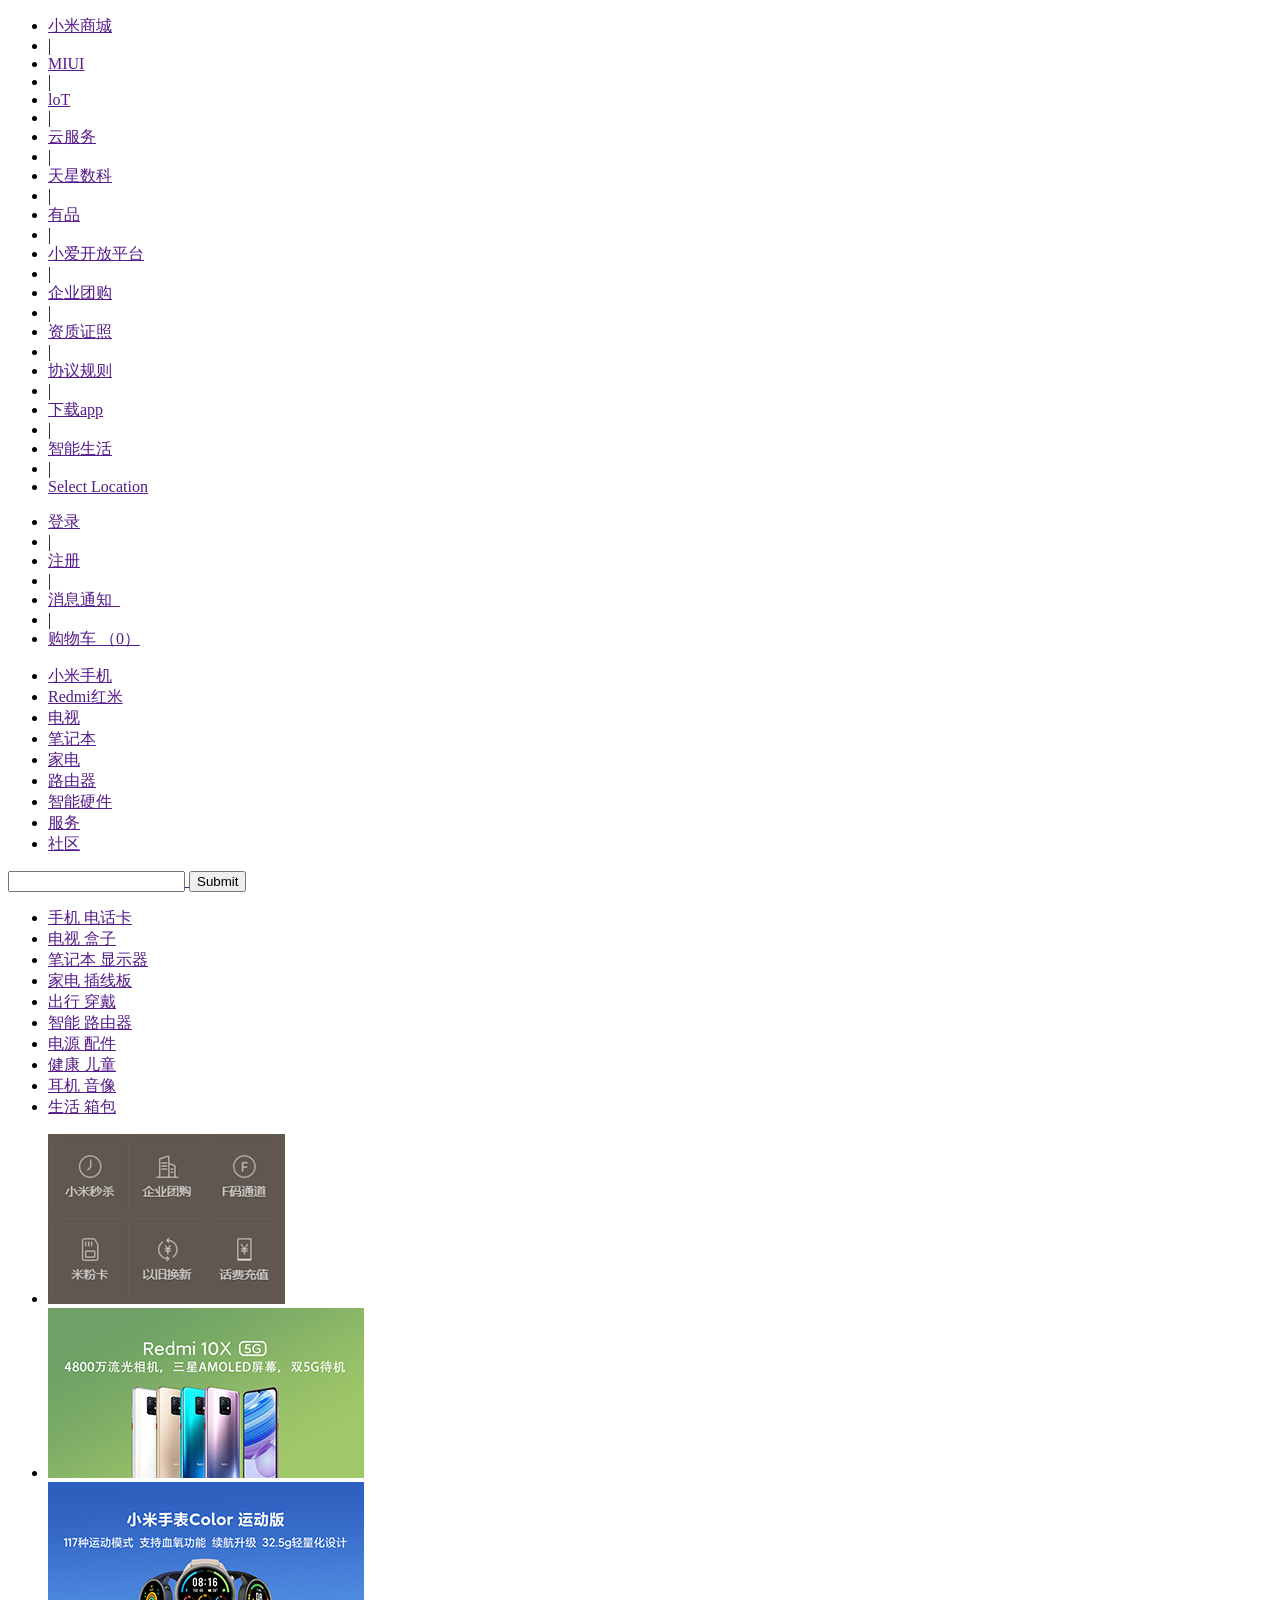
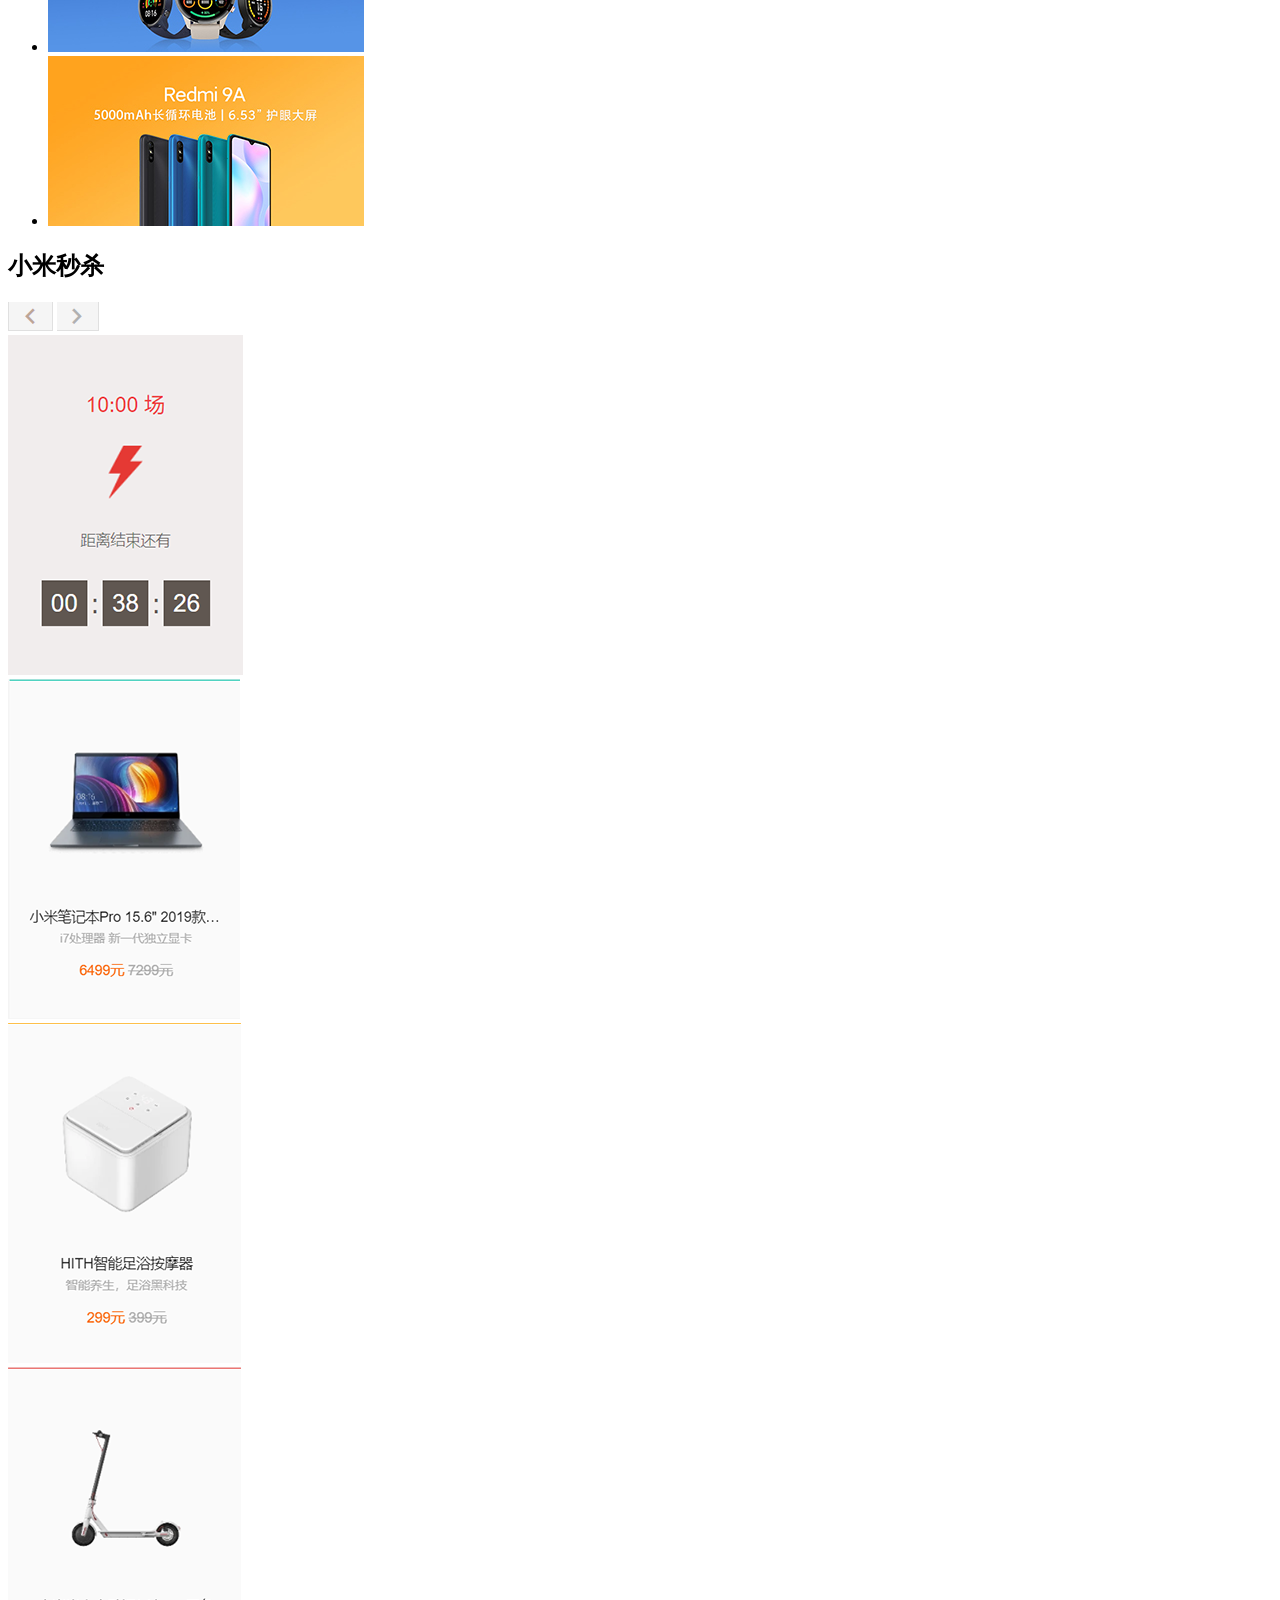
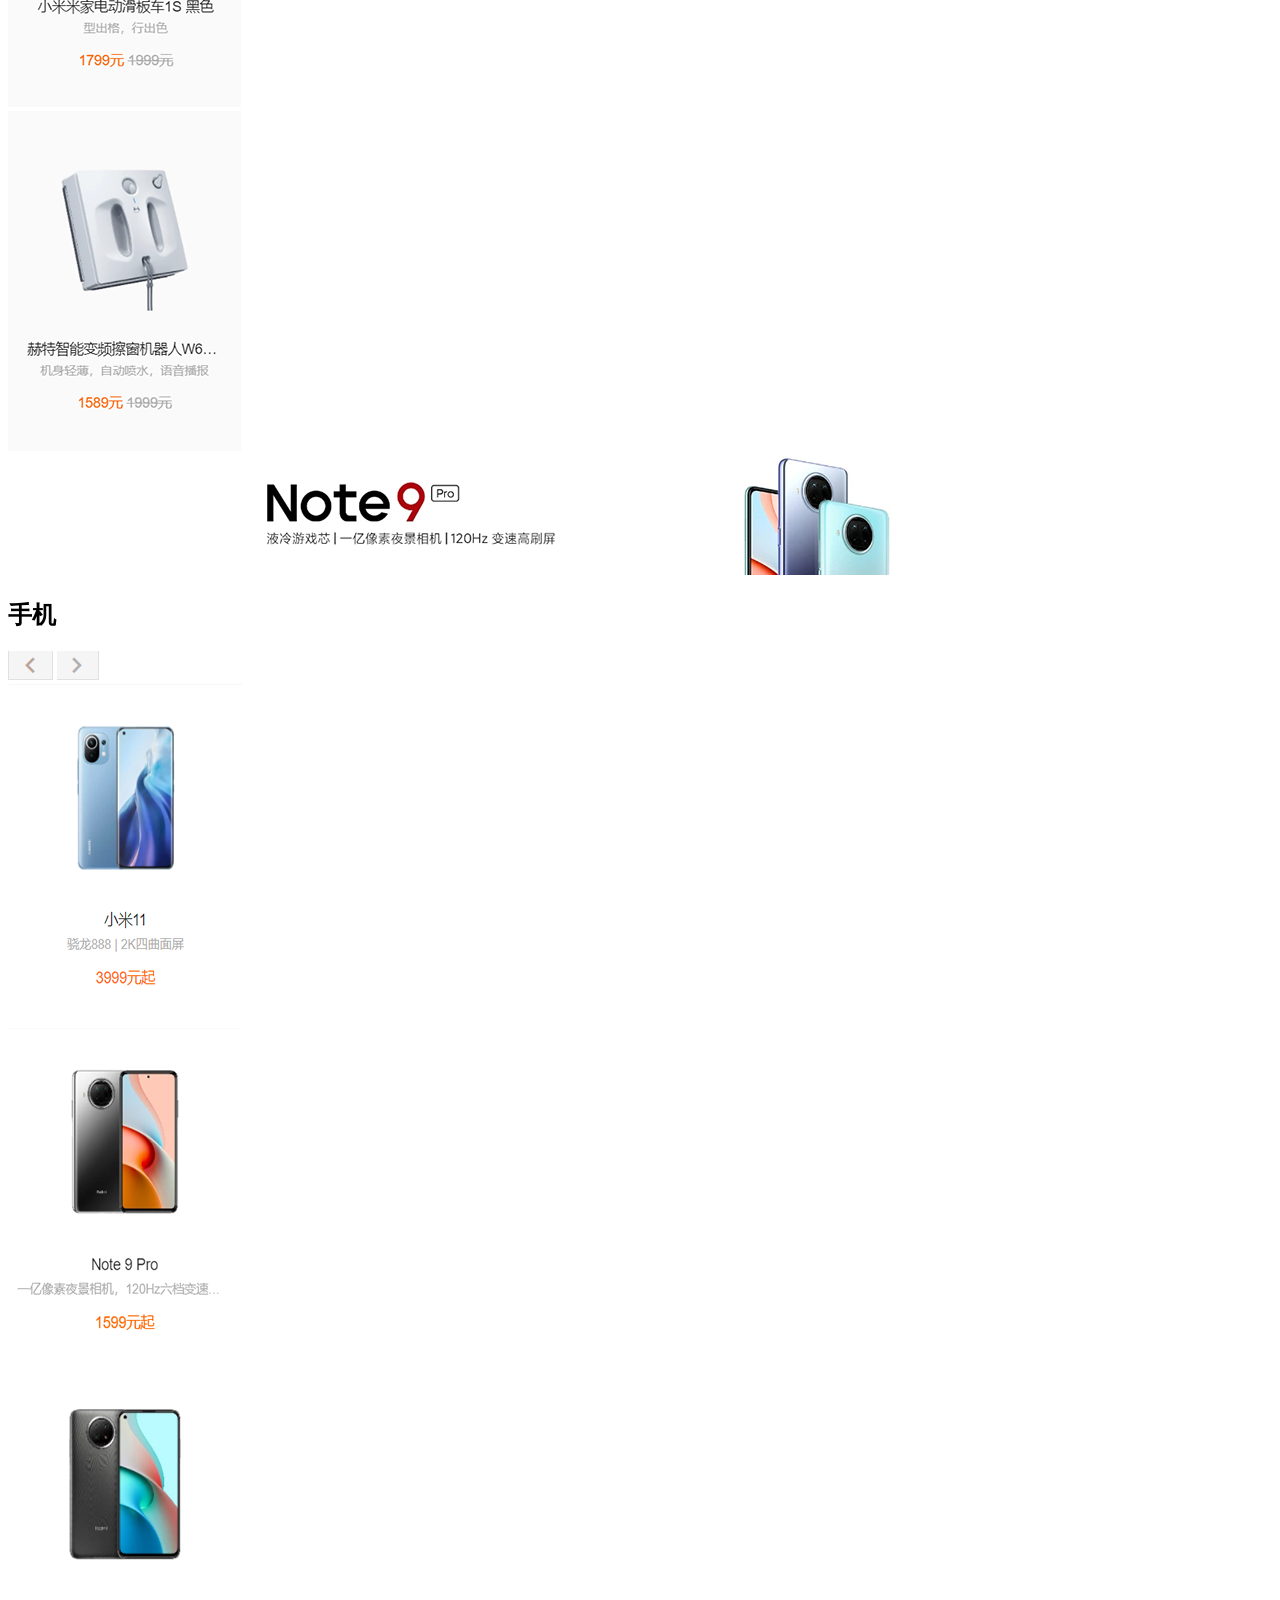
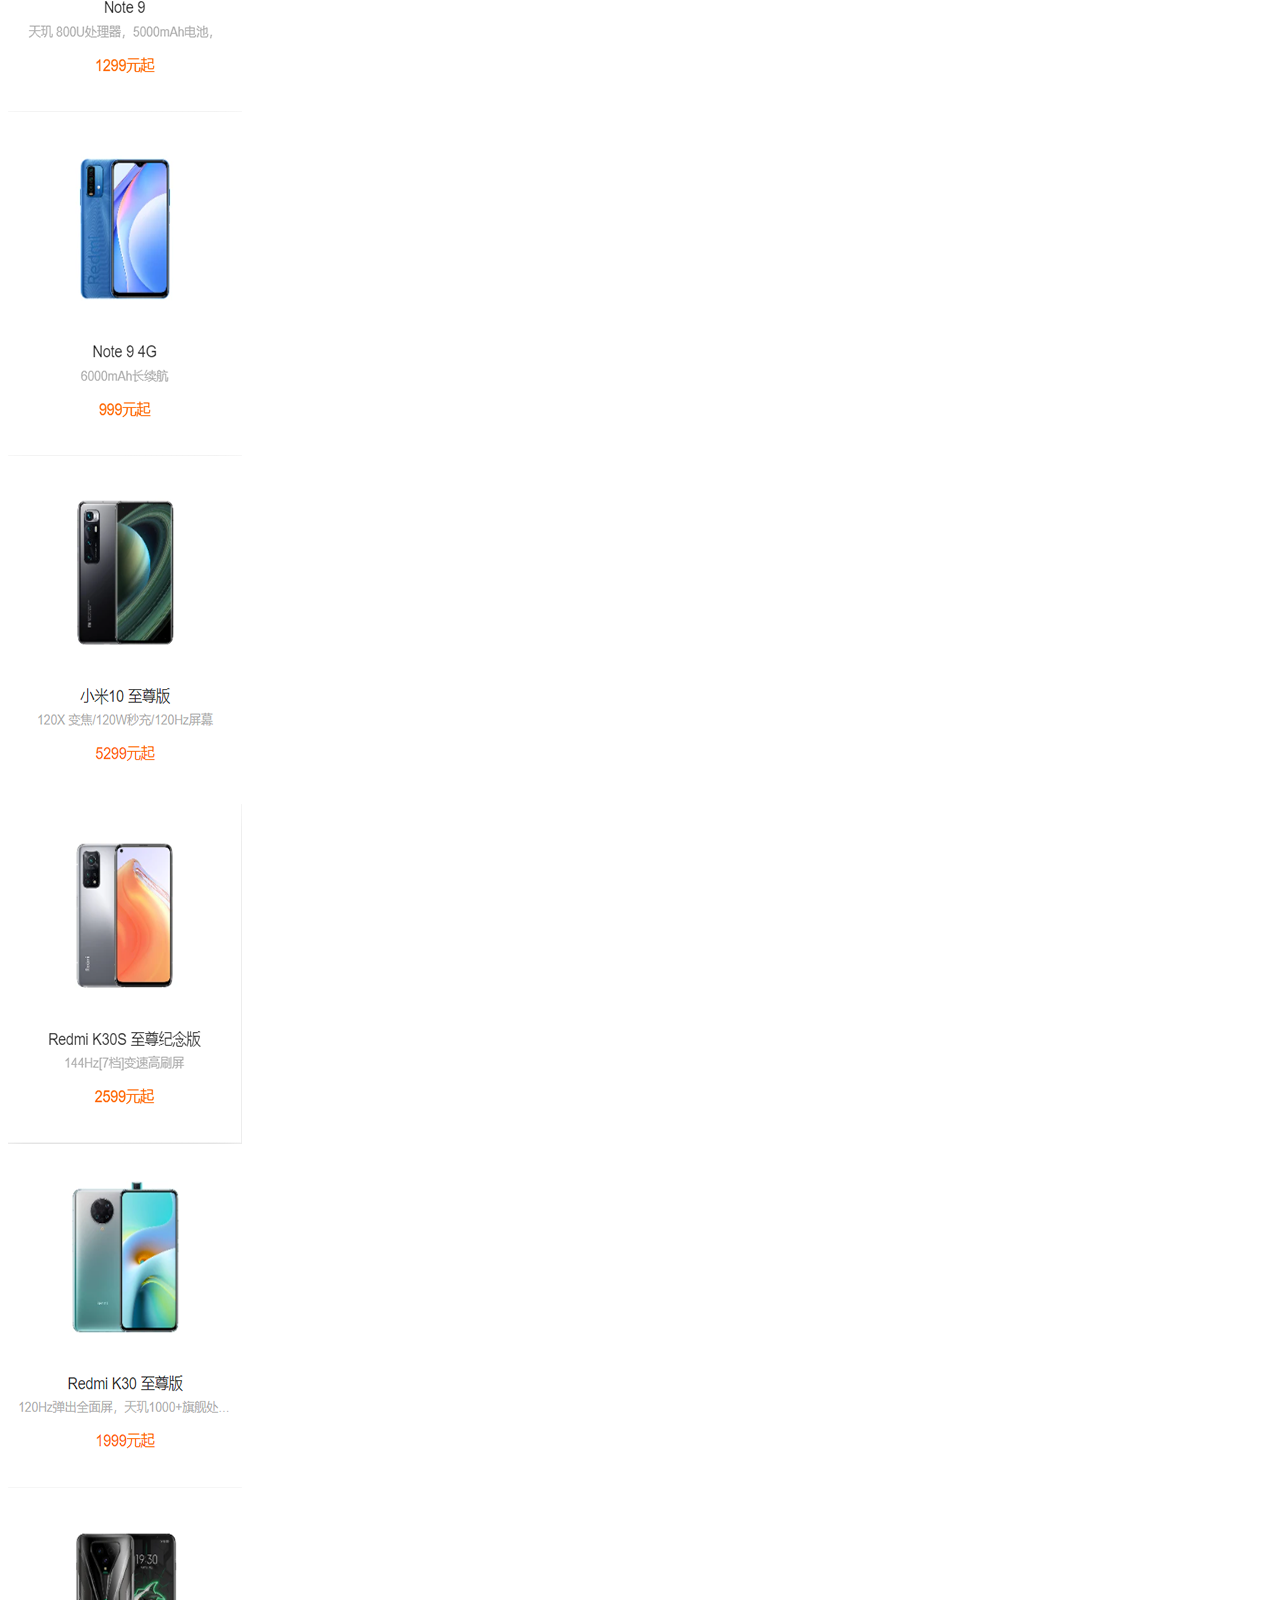
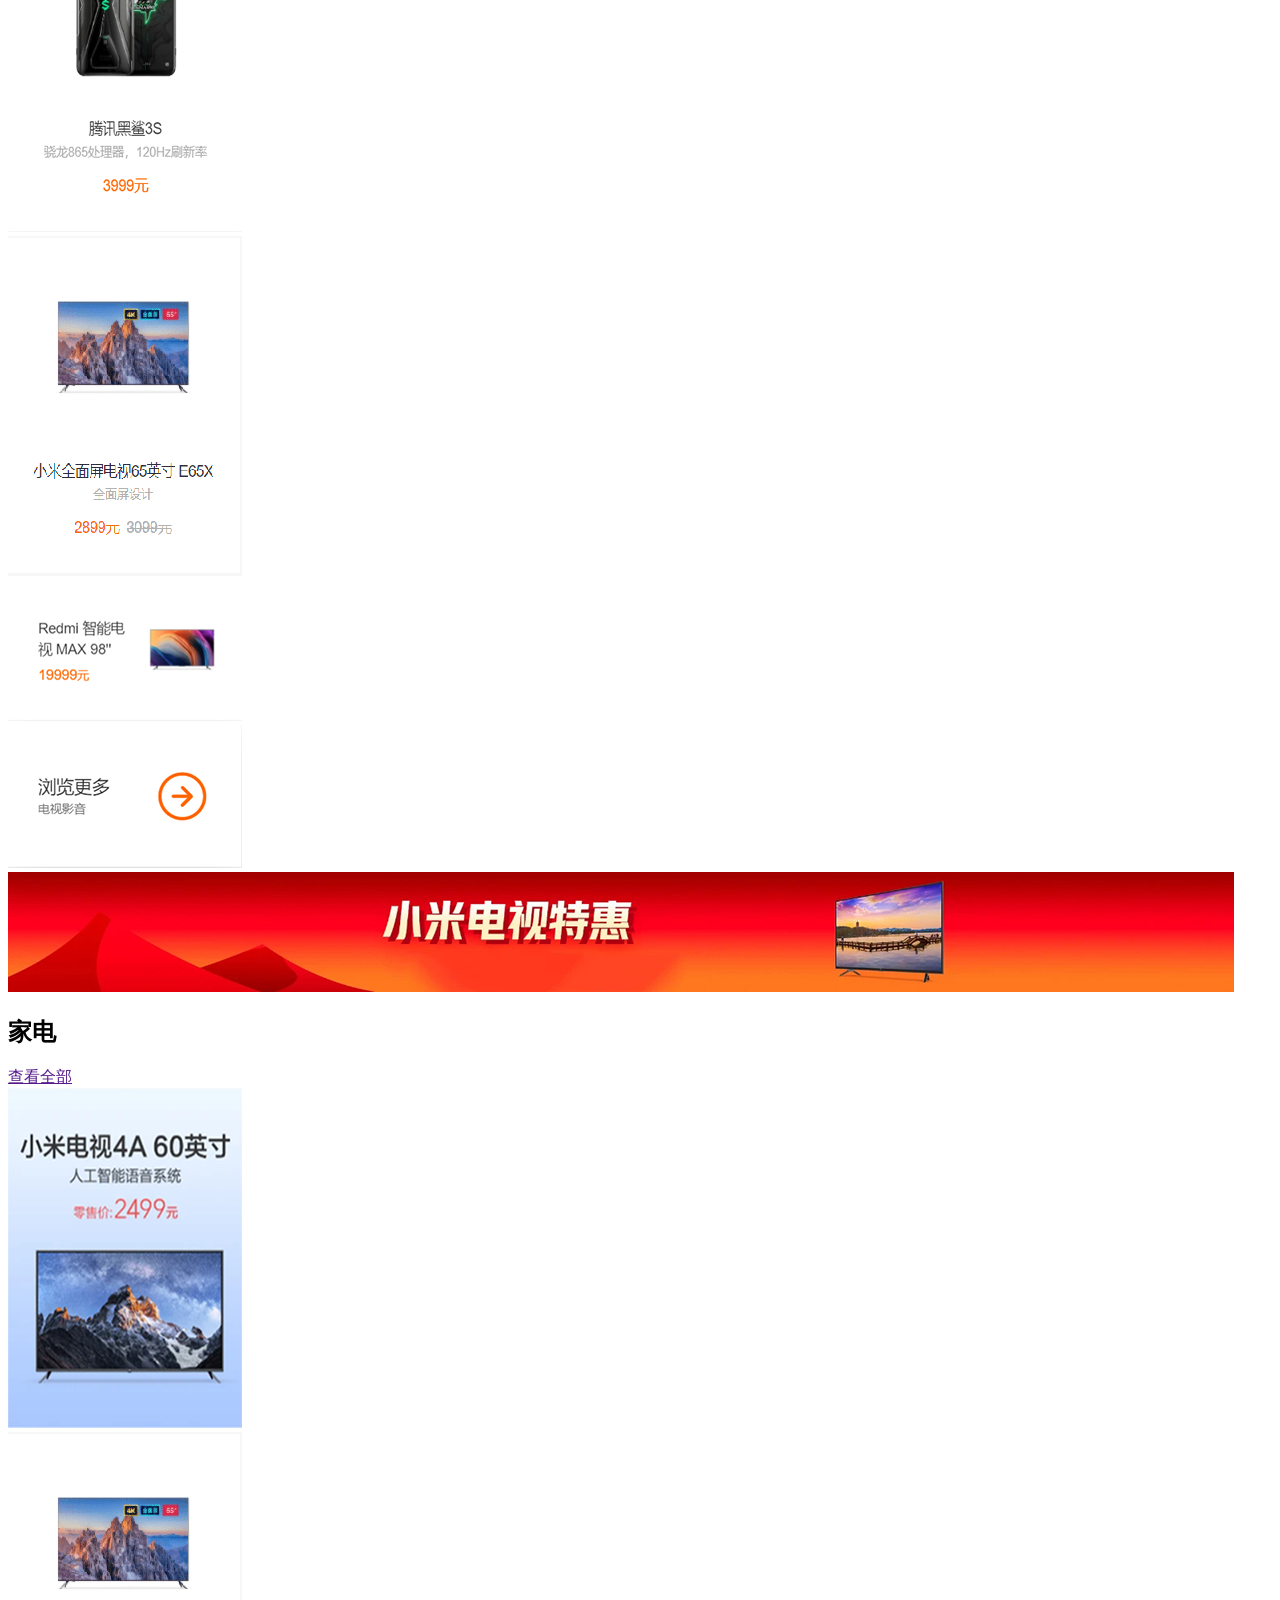
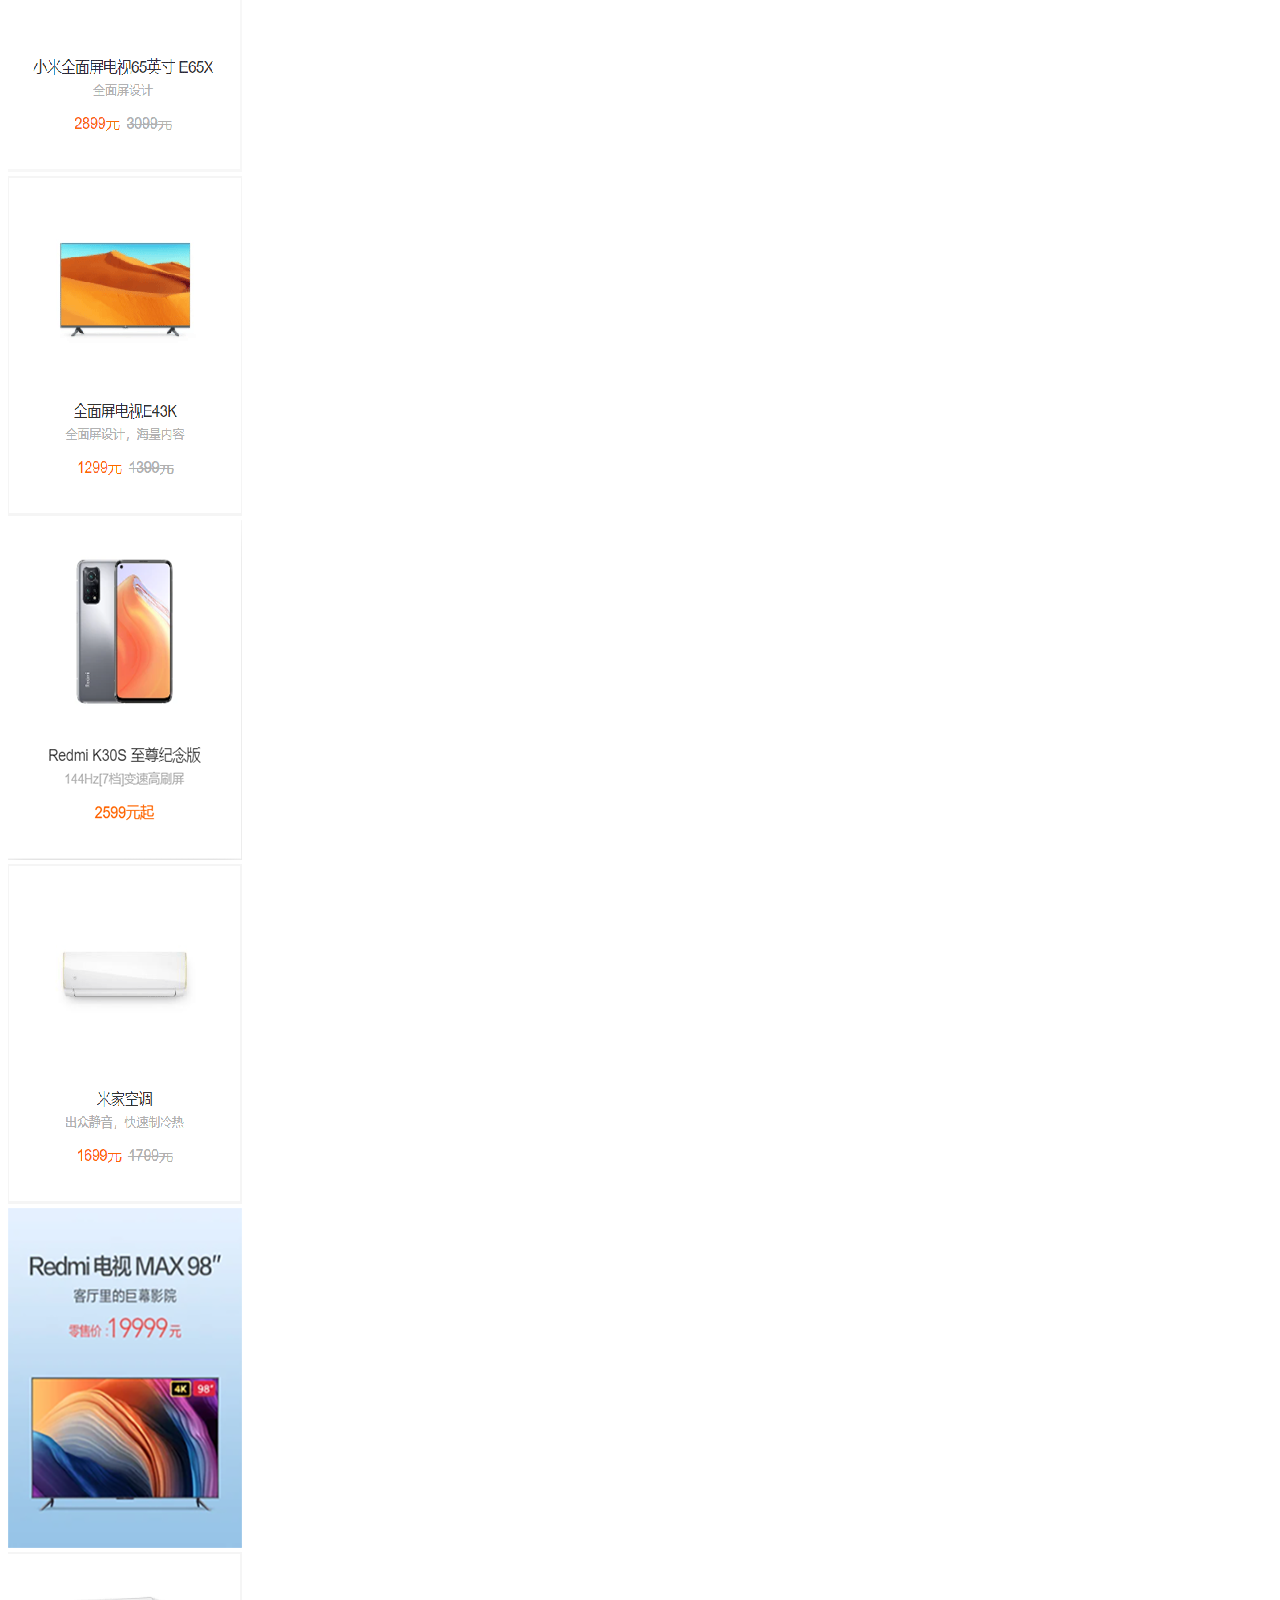
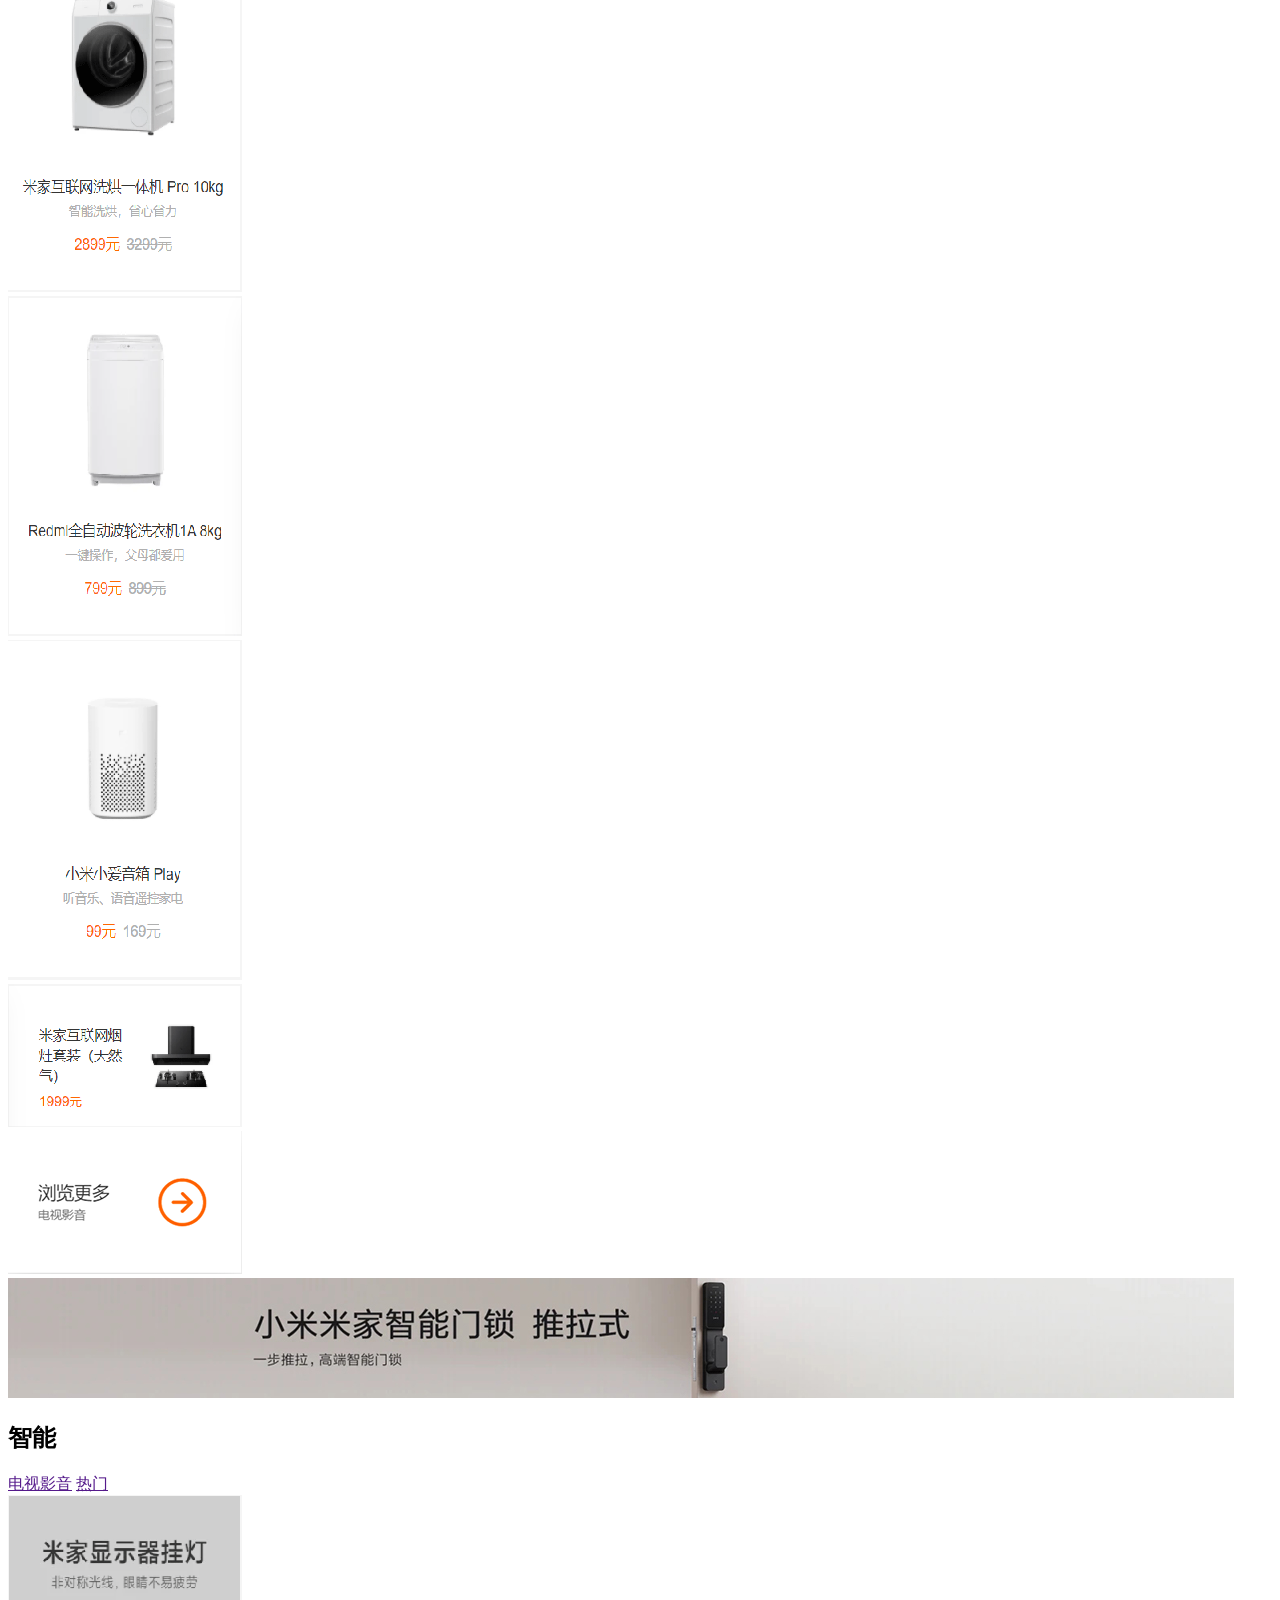
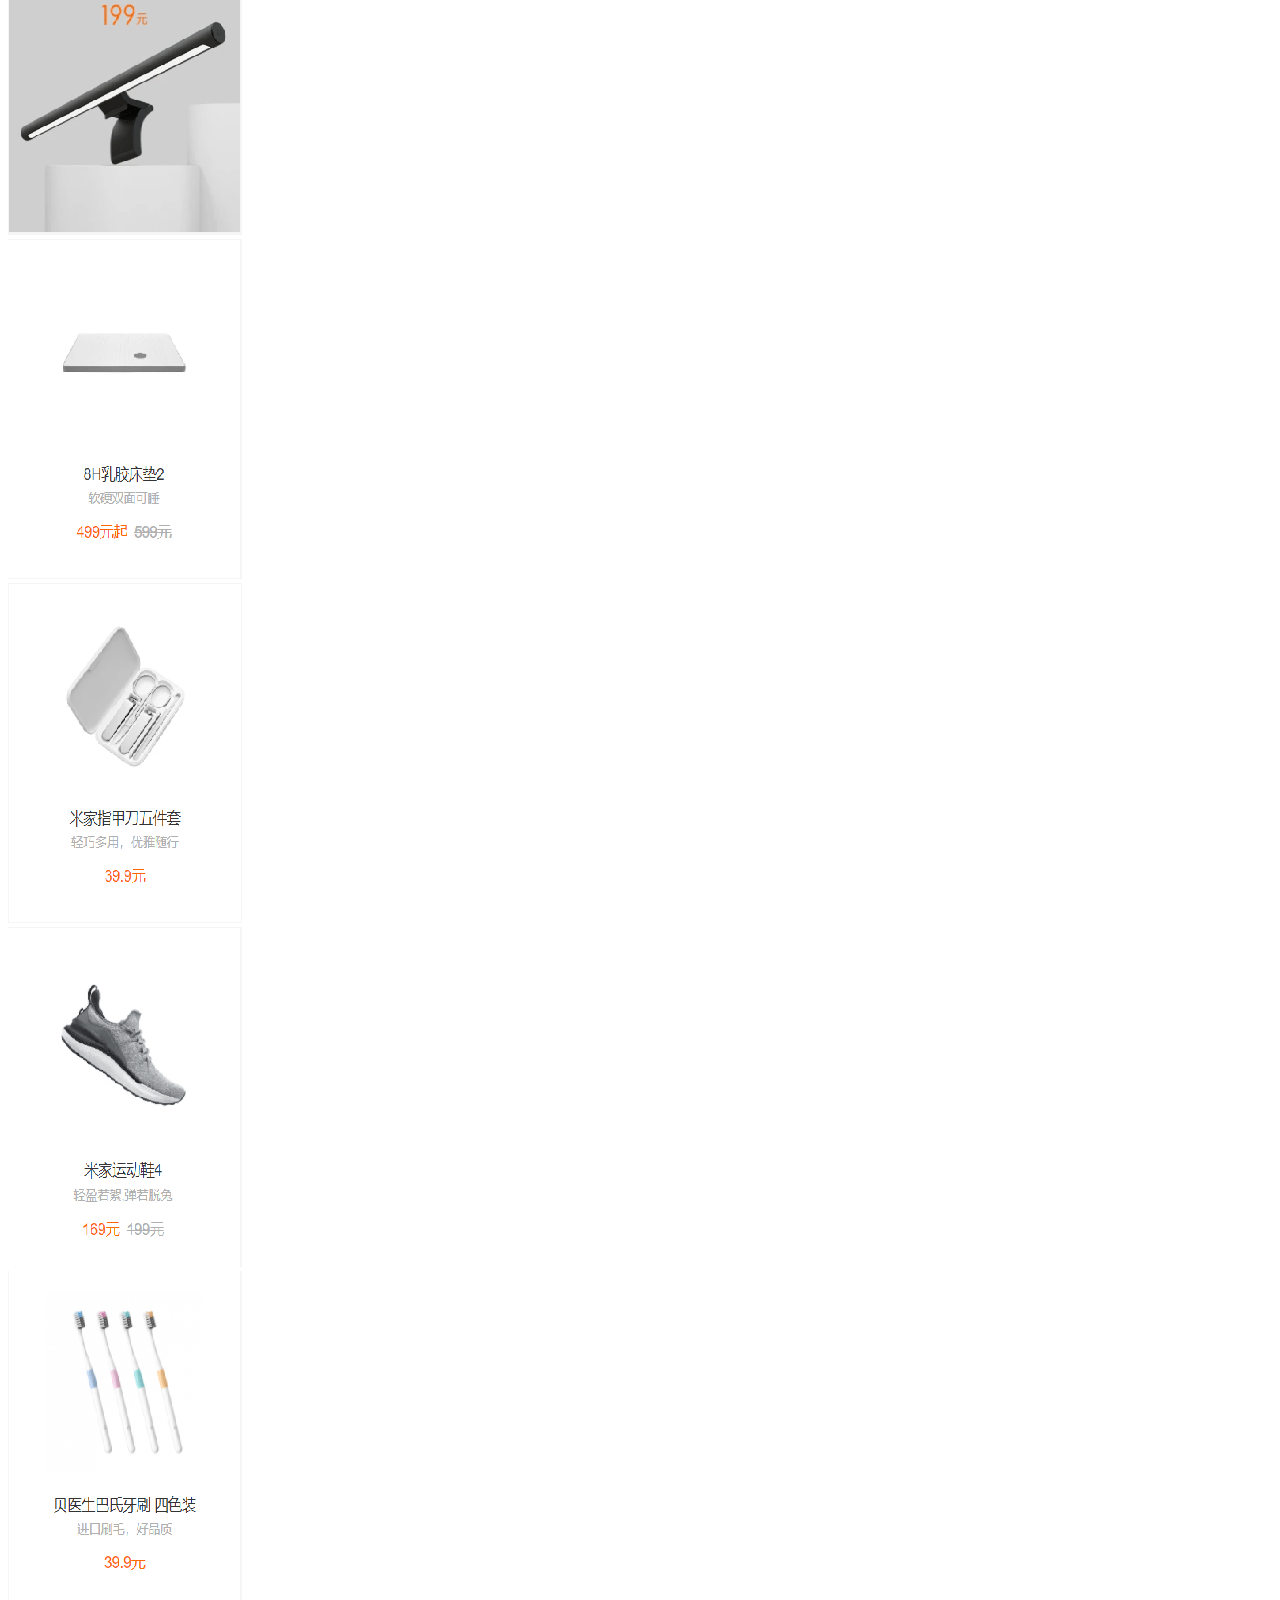
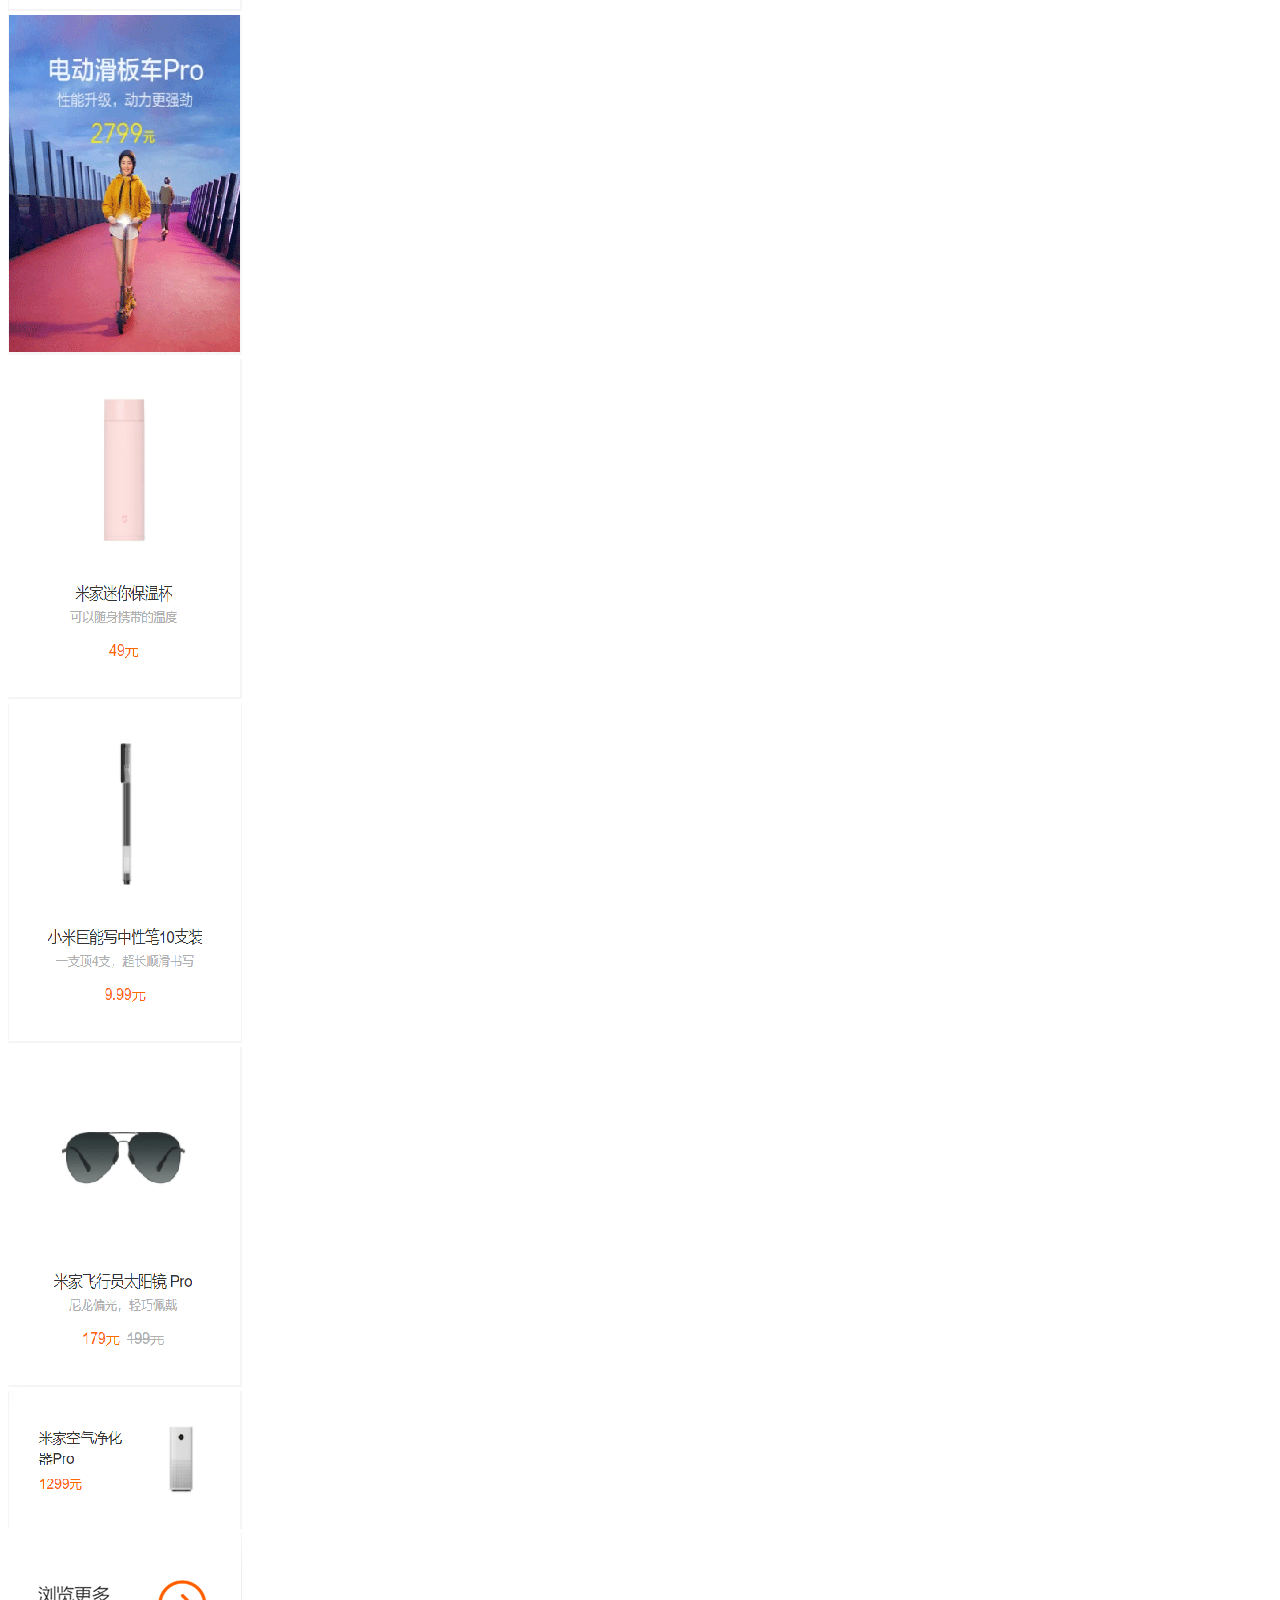
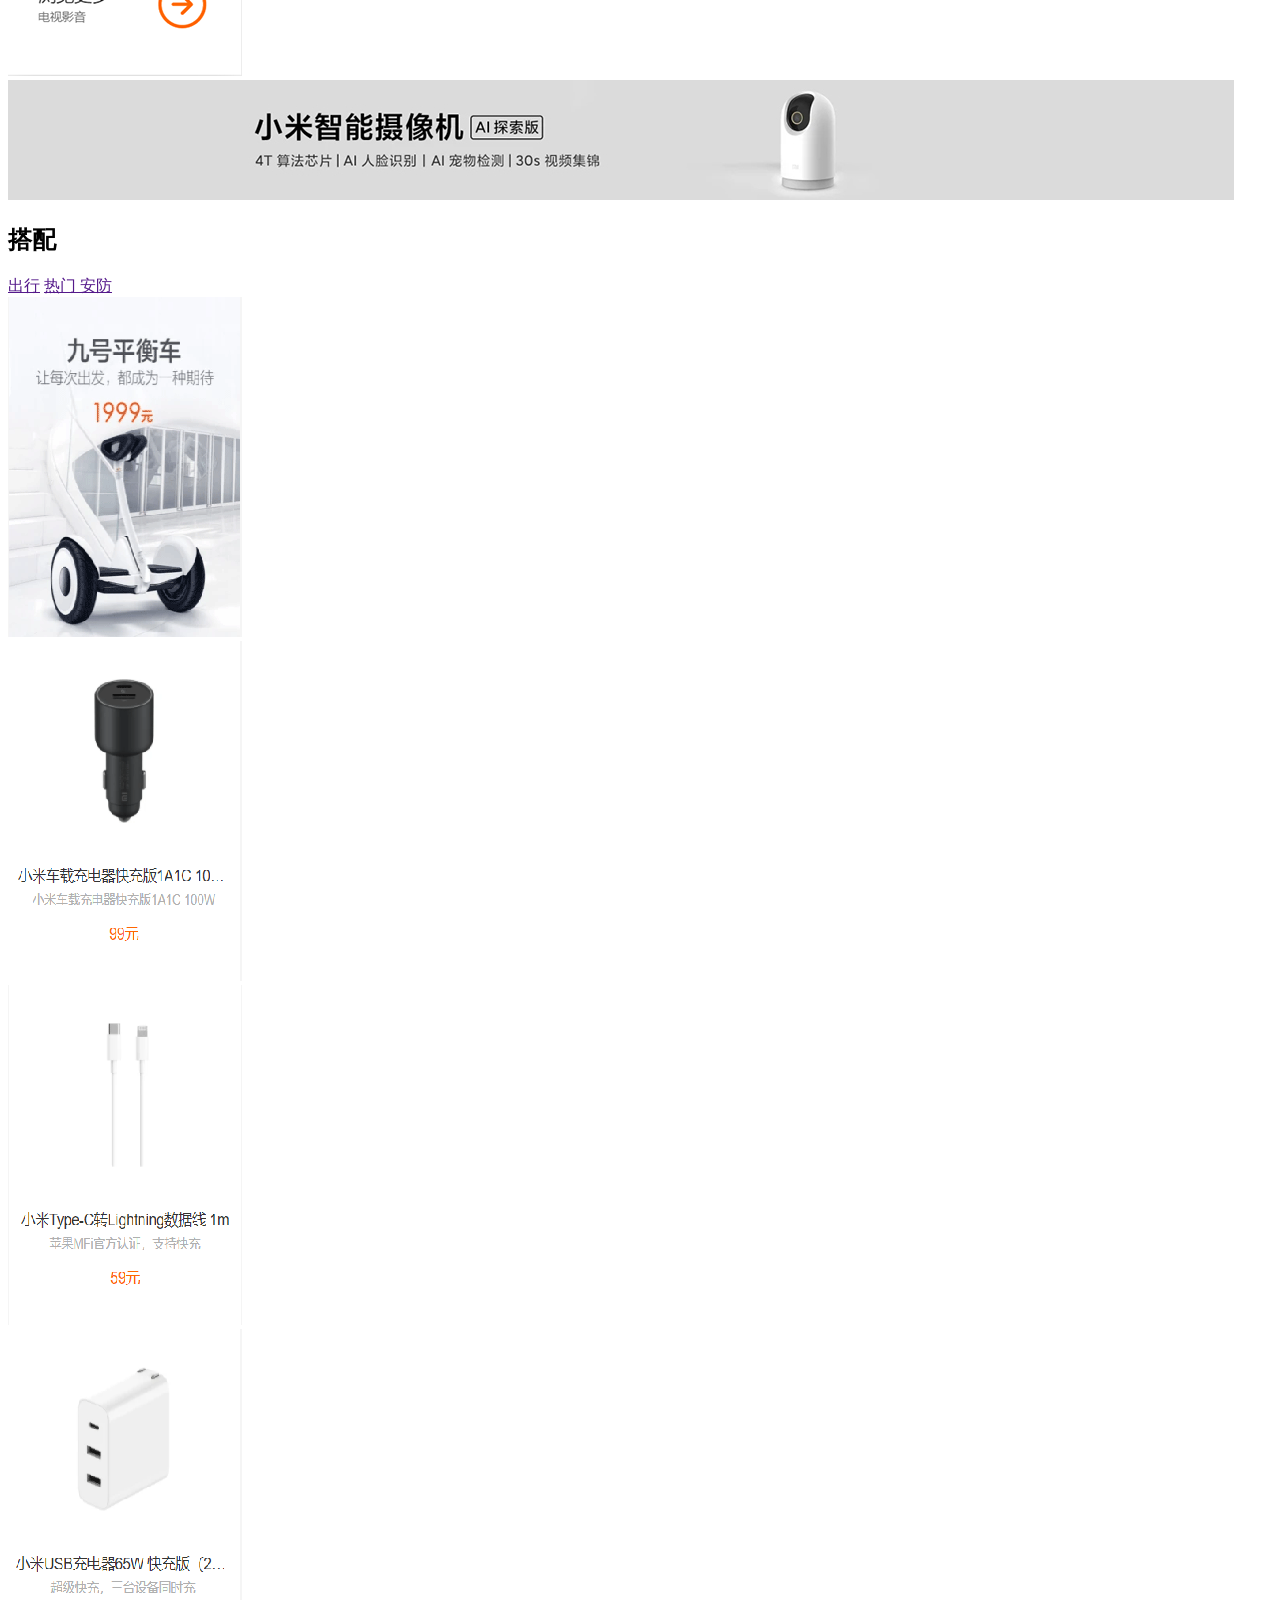
==== xiaom.html @ 30689fae "'第一次提交小米'" ====
<!DOCTYPE html>
<html lang="en">
<head>
    <meta charset="UTF-8">
    <title>小米商城</title>
    <link rel="stylesheet" href="./小米商城.css">
</head>
<body>
    <div>
    <div class="box">
        <div class="head"></div>
    <div class="head1">
        <div class="head2">
            <ul>
                <li><a href="">小米商城</a></li>
                <li class="line">|</li>
                <li><a href="">MIUI</a></li>
                <li class="line">|</li>
                <li><a href="">loT</a></li>
                <li class="line">|</li>
                <li><a href="">云服务</a></li>
                <li class="line">|</li>
                <li><a href="">天星数科</a></li>
                <li class="line">|</li>
                <li><a href="">有品</a></li>
                <li class="line">|</li>
                <li><a href="">小爱开放平台</a></li>
                <li class="line">|</li>
                <li><a href="">企业团购</a></li>
                <li class="line">|</li>
                <li><a href="">资质证照</a></li>
                <li class="line">|</li>
                <li><a href="">协议规则</a></li>
                <li class="line">|</li>
                <li><a href="">下载app</a></li>
                <li class="line">|</li>
                <li><a href="">智能生活</a></li>
                <li class="line">|</li>
                <li><a href="">Select Location</a></li> 
            </ul>
        </div>
        <div class="head3">
            <ul>
                <li><a href="">登录</a></li>
                <li class="line">|</li>
                <li><a href="">注册</a></li>
                <li class="line">|</li>
                <li><a href="">消息通知 &nbsp;</a></li>
                <li class="line">| &nbsp;&nbsp;</li>
                <li id="gouche"><a href="">购物车 （0）</a></li>
            </ul>
        </div>
    </div>
    <div class="clearfix"></div>
    <div class="head4">
        <div class="head5">
            <div class="head6">
                <a class="img" href=""></a>
            </div>
            <div class="head7">
            <ul>
                <li><a href="">小米手机</a></li>
                <li><a href="">Redmi红米</a></li>
                <li><a href="">电视</a></li>
                <li><a href="">笔记本</a></li>
                <li><a href="">家电</a></li>
                <li><a href="">路由器</a></li>
                <li><a href="">智能硬件</a></li>
                <li><a href="">服务</a></li>
                <li><a href="">社区</a></li>
            </ul>
        </div>
        <div class="head8">
            <a href="">
                <input class="kuang" type="text">
                <input class="sousuo" type="submit">
            </a>
        </div>
        </div>
    </div>
    <div class="clearfix"></div>
    <div class="head_9">
        <div class="head_10">
            <div class="head_11">
                <ul>
                    <li><a href="">手机 电话卡</a></li>
                    <li><a href="">电视 盒子</a></li>
                    <li><a href="">笔记本 显示器</a></li>
                    <li><a href="">家电 插线板</a></li>
                    <li><a href="">出行 穿戴</a></li>
                    <li><a href="">智能 路由器</a></li>
                    <li><a href="">电源 配件</a></li>
                    <li><a href="">健康 儿童</a></li>
                    <li><a href="">耳机 音像</a></li>
                    <li><a href="">生活 箱包</a></li>
                </ul>
            </div>
        </div>
    </div>
    <div class="head_12">
        <div class="head_13">
            <ul>
                <li><a href=""><img src="./img/秒杀1.png" alt=""></a></li>
                <li><a href=""><img src="./img/11.jpg" alt=""></a></li>
                <li><a href=""><img src="./img/12.jpg" alt=""></a></li>
                <li><a href=""><img src="./img/13 (1).jpg" alt=""></a></li>
            </ul>
            <div class="clearfix"></div>
        </div>
    </div>
    </div>
    <div class="head_14">
        <div class="head_15">
            <div class="head_16">
                <h2>小米秒杀</h2>
                <span class="anniu1"><img src="./img/左框.png" alt=""></span>
                <span class="anniu2"><img src="./img/按钮1.png" alt=""></span>
            </div>
            <div class="head_17">
                <div class="aa"><img src="./img/tou.png" alt=""></div>
                <div class="aa"><a href=""><img src="./img/aa1.png" alt=""></a></div>
                <div class="aa"><a href=""><img src="./img/aa2.png" alt=""></a></div>
                <div class="aa"><a href=""><img src="./img/aa3.png" alt=""></a></div>
                <div class="aa"><a href=""><img src="./img/aa4.png" alt=""></a></div>
            </div>
            <div class="head_18">
                <img src="./img/中控.webp.jpg" alt="">
            </div>
            <div class="head_16">
                <h2>手机</h2>
                <span class="anniu1"><img src="./img/左框.png" alt=""></span>
                <span class="anniu2"><img src="./img/按钮1.png" alt=""></span>
            </div>
            <div class="head_17">
                <div class="aa"><a href=""><img src="./img/z1.png" alt=""></a></div>
                <div class="aa"><a href=""><img src="./img/z2.png" alt=""></a></div>
                <div class="aa"><a href=""><img src="./img/z3.png" alt=""></a></div>
                <div class="aa"><a href=""><img src="./img/z4.png" alt=""></a></div>
                <div class="aa"><a href=""><img src="./img/z5.png" alt=""></a></div>
                <div class="aa"><a href=""><img src="./img/z6.png" alt=""></a></div>
                <div class="aa"><a href=""><img src="./img/z7.png" alt=""></a></div>
                <div class="aa"><a href=""><img src="./img/z8.png" alt=""></a></div>
                <div class="aa"><a href=""><img src="./img/z9.png" alt=""></a></div>
                <div class="aa">
                    <div class="aa1"><a href=""><img src="./img/b1.png" alt=""></a></div>
                    <div class="aa1"><a href=""><img src="./img/b2.png" alt=""></a></div>
                </div>
            </div>
            <div class="head_18">
                <img src="./img/中控1.webp.jpg" alt="">
            </div>
            <div class="head_16">
                <h2>家电</h2>
                <a href=""><span class="anniu1">查看全部</span></a>
                <!-- <span class="anniu2"></span> -->
            </div>
            <div class="head_17">
                <div class="aa"><a href=""><img src="./img/电视1.png" alt=""></a></div>
                <div class="aa"><a href=""><img src="./img/z9.png" alt=""></a></div>
                <div class="aa"><a href=""><img src="./img/z10.png" alt=""></a></div>
                <div class="aa"><a href=""><img src="./img/z6.png" alt=""></a></div>
                <div class="aa"><a href=""><img src="./img/z12.png" alt=""></a></div>
                <div class="aa"><a href=""><img src="./img/电视2.png" alt=""></a></div>
                <div class="aa"><a href=""><img src="./img/z13.png" alt=""></a></div>
                <div class="aa"><a href=""><img src="./img/z14.png" alt=""></a></div>
                <div class="aa"><a href=""><img src="./img/w1 (33).png" alt=""></a></div>
                <div class="aa">
                    <div class="aa1"><a href=""><img src="./img/y1 (1).gif" alt=""></a></div>
                    <div class="aa1"><a href=""><img src="./img/b2.png" alt=""></a></div>
                </div>
            </div>
            <div class="head_18">
                <img src="./img/中控2.webp.jpg" alt="">
            </div>
            <div class="head_16">
                <h2>智能</h2>
                <a href=""><span class="anniu1">电视影音</span></a>
                <a href=""><span class="anniu2">热门</span></a>
            </div>
            <div class="head_17">
                <div class="aa"><a href=""><img src="./img/QQ截图20210123200124_1拷贝.png" alt=""></a></div>
                <div class="aa"><a href=""><img src="./img/w1 (32).png" alt=""></a></div>
                <div class="aa"><a href=""><img src="./img/w1 (31).png" alt=""></a></div>
                <div class="aa"><a href=""><img src="./img/w1 (30).png" alt=""></a></div>
                <div class="aa"><a href=""><img src="./img/w1 (29).png" alt=""></a></div>
                <div class="aa"><a href=""><img src="./img/QQ截图20210123200124_2拷贝.png" alt=""></a></div>
                <div class="aa"><a href=""><img src="./img/w1 (28).png" alt=""></a></div>
                <div class="aa"><a href=""><img src="./img/w1 (27).png" alt=""></a></div>
                <div class="aa"><a href=""><img src="./img/w1 (26).png" alt=""></a></div>
                <div class="aa">
                    <div class="aa1"><a href=""><img src="./img/y1 (2).gif" alt=""></a></div>
                    <div class="aa1"><a href=""><img src="./img/b2.png" alt=""></a></div>
                </div>
            </div>
            <div class="head_18">
                <img src="./img/中控3.webp.jpg" alt="">
            </div>
            <div class="head_16">
                <h2>搭配</h2>
                <a href=""><span class="anniu2">出行</span></a>
                <a href=""><span class="anniu1">热门 安防</span></a> 
            </div>
            <div class="head_17">
                <div class="aa"><a href=""><img src="./img/QQ截图20210123200124_3拷贝.png" alt=""></a></div>
                <div class="aa"><a href=""><img src="./img/w1 (25).png" alt=""></a></div>
                <div class="aa"><a href=""><img src="./img/w1 (24).png" alt=""></a></div>
                <div class="aa"><a href=""><img src="./img/w1 (23).png" alt=""></a></div>
                <div class="aa"><a href=""><img src="./img/w1 (15).png" alt=""></a></div>
                <div class="aa"><a href=""><img src="./img/QQ截图20210123200124_4拷贝.png" alt=""></a></div>
                <div class="aa"><a href=""><img src="./img/w1 (21).png" alt=""></a></div>
                <div class="aa"><a href=""><img src="./img/w1 (20).png" alt=""></a></div>
                <div class="aa"><a href=""><img src="./img/w1 (19).png" alt=""></a></div>
                <div class="aa">
                    <div class="aa1"><a href=""><img src="./img/y1 (3).gif" alt=""></a></div>
                    <div class="aa1"><a href=""><img src="./img/b2.png" alt=""></a></div>
                </div>
            </div>
            <div class="head_18">
                <img src="./img/中控4.webp.jpg" alt="">
            </div>
            <div class="head_16">
                <h2>配件</h2>
                <a href=""><span class="anniu2">热门</span></a>
                <a href=""><span class="anniu1">耳机音箱</span></a> 
            </div>
            <div class="head_17">
                <div class="aa"><a href=""><img src="./img/QQ截图20210123200124_5拷贝.png" alt=""></a></div>
                <div class="aa"><a href=""><img src="./img/w1 (18).png" alt=""></a></div>
                <div class="aa"><a href=""><img src="./img/w1 (17).png" alt=""></a></div>
                <div class="aa"><a href=""><img src="./img/w1 (16).png" alt=""></a></div>
                <div class="aa"><a href=""><img src="./img/w1 (15).png" alt=""></a></div>
                <div class="aa"><a href=""><img src="./img/QQ截图20210123200124_6拷贝.png" alt=""></a></div>
                <div class="aa"><a href=""><img src="./img/w1 (14).png" alt=""></a></div>
                <div class="aa"><a href=""><img src="./img/w1 (13).png" alt=""></a></div>
                <div class="aa"><a href=""><img src="./img/w1 (19).png" alt=""></a></div>
                <div class="aa">
                    <div class="aa1"><a href=""><img src="./img/y1 (4).gif" alt=""></a></div>
                    <div class="aa1"><a href=""><img src="./img/b2.png" alt=""></a></div>
                </div>
            </div>
            <div class="head_18">
                <img src="./img/中控5.webp.jpg" alt="">
            </div>
            <div class="head_16">
                <h2>周边</h2>
                <a href=""><span class="anniu2">热门</span></a>
                <a href=""><span class="anniu1">充电器</span></a> 
            </div>
            <div class="head_17">
                <div class="aa"><a href=""><img src="./img/QQ截图20210123200124_7拷贝.png" alt=""></a></div>
                <div class="aa"><a href=""><img src="./img/w1 (11).png" alt=""></a></div>
                <div class="aa"><a href=""><img src="./img/w1 (10).png" alt=""></a></div>
                <div class="aa"><a href=""><img src="./img/w1 (9).png" alt=""></a></div>
                <div class="aa"><a href=""><img src="./img/w1 (8).png" alt=""></a></div>
                <div class="aa"><a href=""><img src="./img/QQ截图20210123200124_2拷贝.png" alt=""></a></div>
                <div class="aa"><a href=""><img src="./img/w1 (10).png" alt=""></a></div>
                <div class="aa"><a href=""><img src="./img/w1 (9).png" alt=""></a></div>
                <div class="aa"><a href=""><img src="./img/w1 (5).png" alt=""></a></div>
                <div class="aa">
                    <div class="aa1"><a href=""><img src="./img/y1 (5).gif" alt=""></a></div>
                    <div class="aa1"><a href=""><img src="./img/b2.png" alt=""></a></div>
                </div>
            </div>
            <div class="head_18">
                <img src="./img/中控6.webp.jpg" alt="">
            </div>
            <div class="head_16">
                <h2>视频</h2>
                <a href=""><span class="anniu2">出行</span></a>
                <a href=""><span class="anniu1">热门</span></a>
            </div>
            <div class="head_17">
                <div class="aa"><a href=""><img src="./img/w1 (22).png" alt=""></a></div>
                <div class="aa"><a href=""><img src="./img/w1 (4).png" alt=""></a></div>
                <div class="aa"><a href=""><img src="./img/w1 (2).png" alt=""></a></div>
                <div class="aa"><a href=""><img src="./img/w1 (3).png" alt=""></a></div>
                <div class="aa"><a href=""><img src="./img/w1 (4).png" alt=""></a></div>
            </div>
        </div>
    </div>
    <div class="end">
        <div class="end1">
            <div class="end2">
                <ul id="dd">
                    <li class="cc" id="ee"><a href="">预约维修服务</a></li>
                    <li class="cc" id="ee1"><a href="">七天无理由退货</a></li>
                    <li class="cc" id="ee2"><a href="">15天免费换货</a></li>
                    <li class="cc" id="ee3"><a href="">满99元包邮</a></li>
                    <li class="cc" id="ee4"><a href="">520余家售后网</a></li>
                </ul>
            </div>
            <div class="end3">
                <dl class="end4">
                    <dt> 帮助中心</dt>
                    <dd><a href="">账户管理</a></dd>
                    <dd><a href="">购物指南</a></dd>
                    <dd><a href="">订单操作</a></dd>
                </dl>
                <dl class="end4">
                    <dt> 服务支持</dt>
                    <dd><a href="">售后政策</a></dd>
                    <dd><a href="">自助服务</a></dd>
                    <dd><a href="">相关下载</a></dd>
                </dl>
                <dl class="end4">
                    <dt>线下门店</dt>
                    <dd><a href="">小米之家</a></dd>
                    <dd><a href="">服务网点</a></dd>
                    <dd><a href="">授权体验店</a></dd>
                </dl>
                <dl class="end4">
                    <dt>关于小米</dt>
                    <dd><a href="">了解小米</a></dd>
                    <dd><a href="">加入小米</a></dd>
                    <dd><a href="">投资者关系</a></dd>
                    <dd><a href="">企业社会责任</a></dd>
                    <dd><a href="">廉洁举报</a></dd>
                </dl>
                <dl class="end4">
                    <dt>关注我们</dt>
                    <dd> <a href="">新浪微博</a> </dd>
                    <dd><a href="">官方微信</a></dd>
                    <dd><a href="">联系我们</a></dd>
                    <dd><a href="">公益基金会</a></dd>
                </dl>
                <dl class="end4">
                    <dt>特色服务</dt>
                    <dd><a href="">F码通道</a></dd>
                    <dd><a href="">礼物码</a></dd>
                    <dd><a href="">防伪查询</a></dd>
                </dl>
                <div class="end5">
                    <p class="ff">400-100-5678</p>
                    <p class="hh">8:00-18:00(仅收市话费)</p>
                </div>
            </div>
        </div>
    </div>
    <div class="end6">
        <div class="end7">
            <div class="end8"></div>
            <div class="end9">
                <p>
                    <a href="">小米商城</a>
                    <span class="xian">|</span>
                    <a href="">MIUI</a>
                    <span class="xian">|</span>
                    <a href="">米家</a>
                    <span class="xian">|</span>
                    <a href="">米聊</a>
                    <span class="xian">|</span>
                    <a href="">多看</a>
                    <span class="xian">|</span>
                    <a href="">游戏</a>
                    <span class="xian">|</span>
                    <a href="">政府服务</a>
                    <span class="xian">|</span>
                    <a href="">小米天猫店</a>
                    <span class="xian">|</span>
                    <a href="">小米集团隐私政策</a>
                    <span class="xian">|</span>
                    <a href="">小米公司儿童信息保护规则</a>
                    <span class="xian">|</span>
                    <a href="">小米商城隐私政策</a>
                    <span class="xian">|</span>
                    <a href="">小米商城用户协议</a>
                    <span class="xian">|</span>
                    <a href="">问题反馈</a>
                    <span class="xian">|</span>
                    <a href="">Select Location</a>
                </p>
                <p>
                    <a href="">北京互联网法院法律服务工作站</a>
                    <span class="xian">|</span>
                    <a href="">中国消费者协会</a>
                    <span class="xian">|</span>
                    <a href="">北京市消费者协会</a>
                </p>
                <p>
                    <a href=""> mi.com 京ICP证110507号</a>
                    <a href="">京ICP备10046444号</a>
                    <a href="">京公网安备11010802020134号</a>
                    <a href="">京网文[2020]0276-042号</a>
                </p>
                <p>
                    <a href="">（京）网械平台备字（2018）第00005号</a>
                    <a href="">互联网药品信息服务资格证 (京)-非经营性-2014-0090</a>
                    <a href="">营业执照</a>
                    <a href="">医疗器械质量公告</a>
                </p>
                <p>
                    <a href="">增值电信业务许可证</a>
                    <a href="">网络食品经营备案</a>
                    <a href="">京食药网食备202010048</a>
                    <a href=""> 食品经营许可证</a>
                </p>
                <p>
                    <a href="">违法和不良信息举报电话：171-5104-4404</a>
                    <a href="">知识产权侵权投诉</a>
                    <a href="">本网站所列数据，除特殊说明，所有数据均出自我司实验室测试</a>
                </p>
            </div>
            <div class="end10">
                <a href=""><img src="./img/now1.png" alt=""></a>
                <a href=""><img src="./img/now2.png" alt=""></a>
                <a href=""><img src="./img/now3.png" alt=""></a>
                <a href=""><img src="./img/now5.png" alt=""></a>
                <a href=""><img src="./img/now4.png" alt=""></a>
            </div>
            <div class="end11">
                <h3>让全球每个人都能享受科技带来的美好生活</h3>
            </div>
        </div>
    </div>
    <div class="end12">
        <a class="kk" href="">
            <div class="nn"><img src="./img/QQ1 (1).png" alt=""></div>
            <span class="vv">人工客服</span>
        </a>
        <a class="kk" href="">
            <div class="nn"><img src="./img/QQ1 (2).png" alt=""></div>
            <span class="vv">售后服务</span>
        </a>
        <a class="kk" href="">
            <div class="nn"><img src="./img/QQ1 (3).png" alt=""></div>
            <span class="vv">个人中心</span>
        </a>
        <a class="kk" href="">
            <div class="nn"><img src="./img/QQ1 (4).png" alt=""></div>
            <span class="vv">手机APP</span>
        </a>
        <a class="kk" href=""> 
            <div class="nn"><img src="./img/QQ1 (5).png" alt=""></div>
            <span class="vv">购物车</span>
        </a>
    </div>
</div>
</body>
</html>
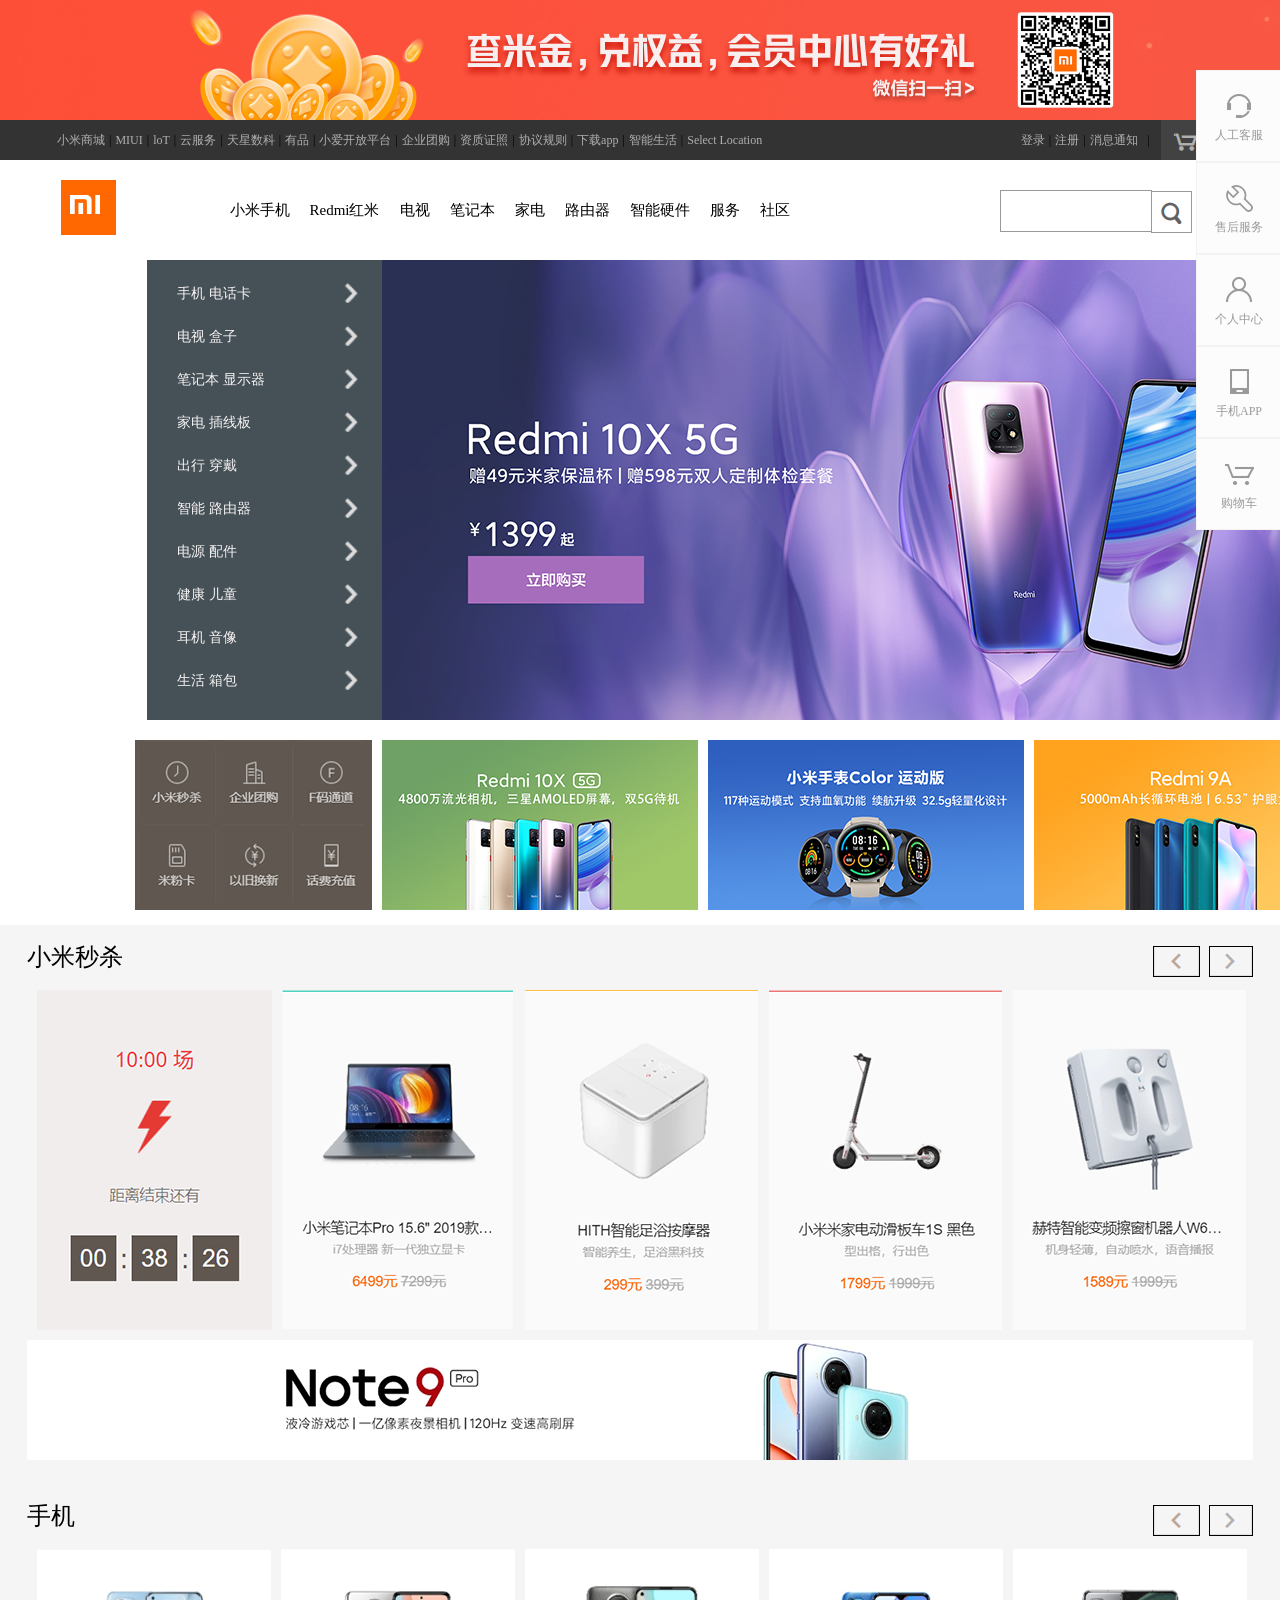
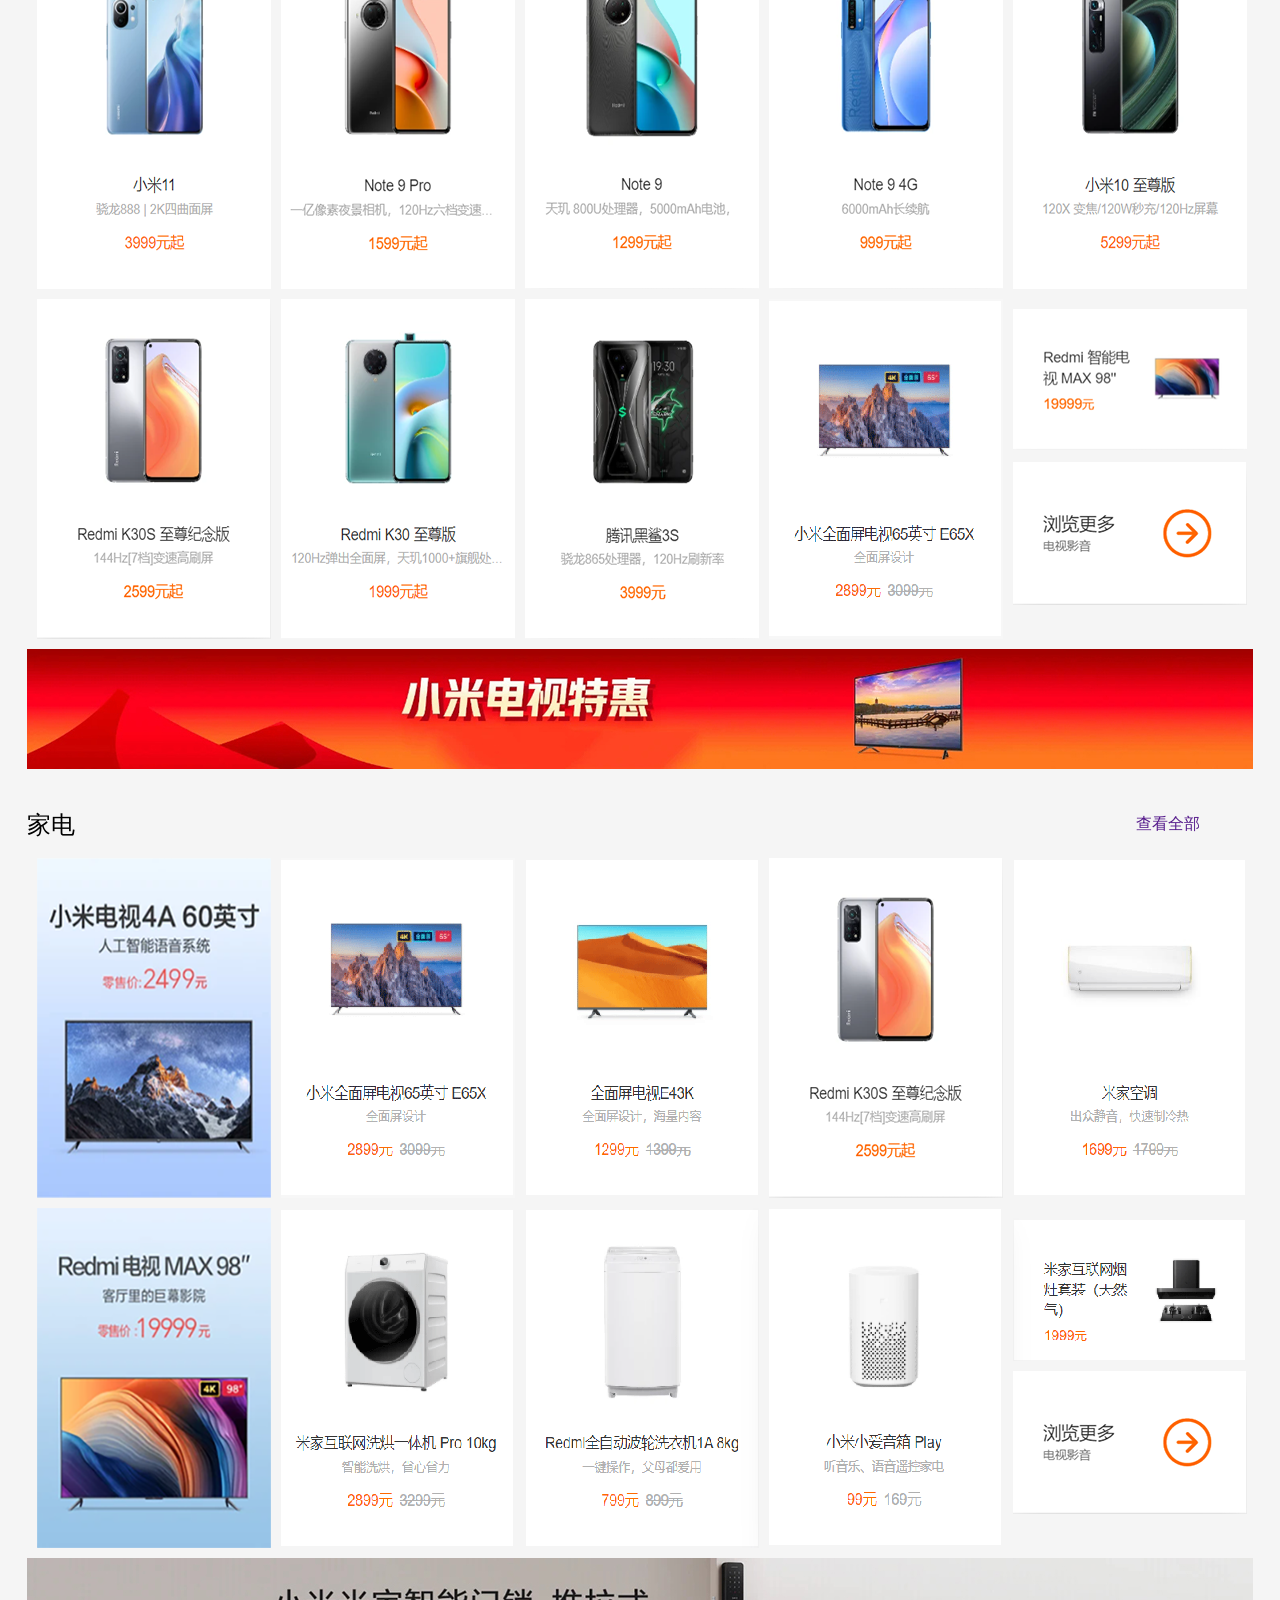
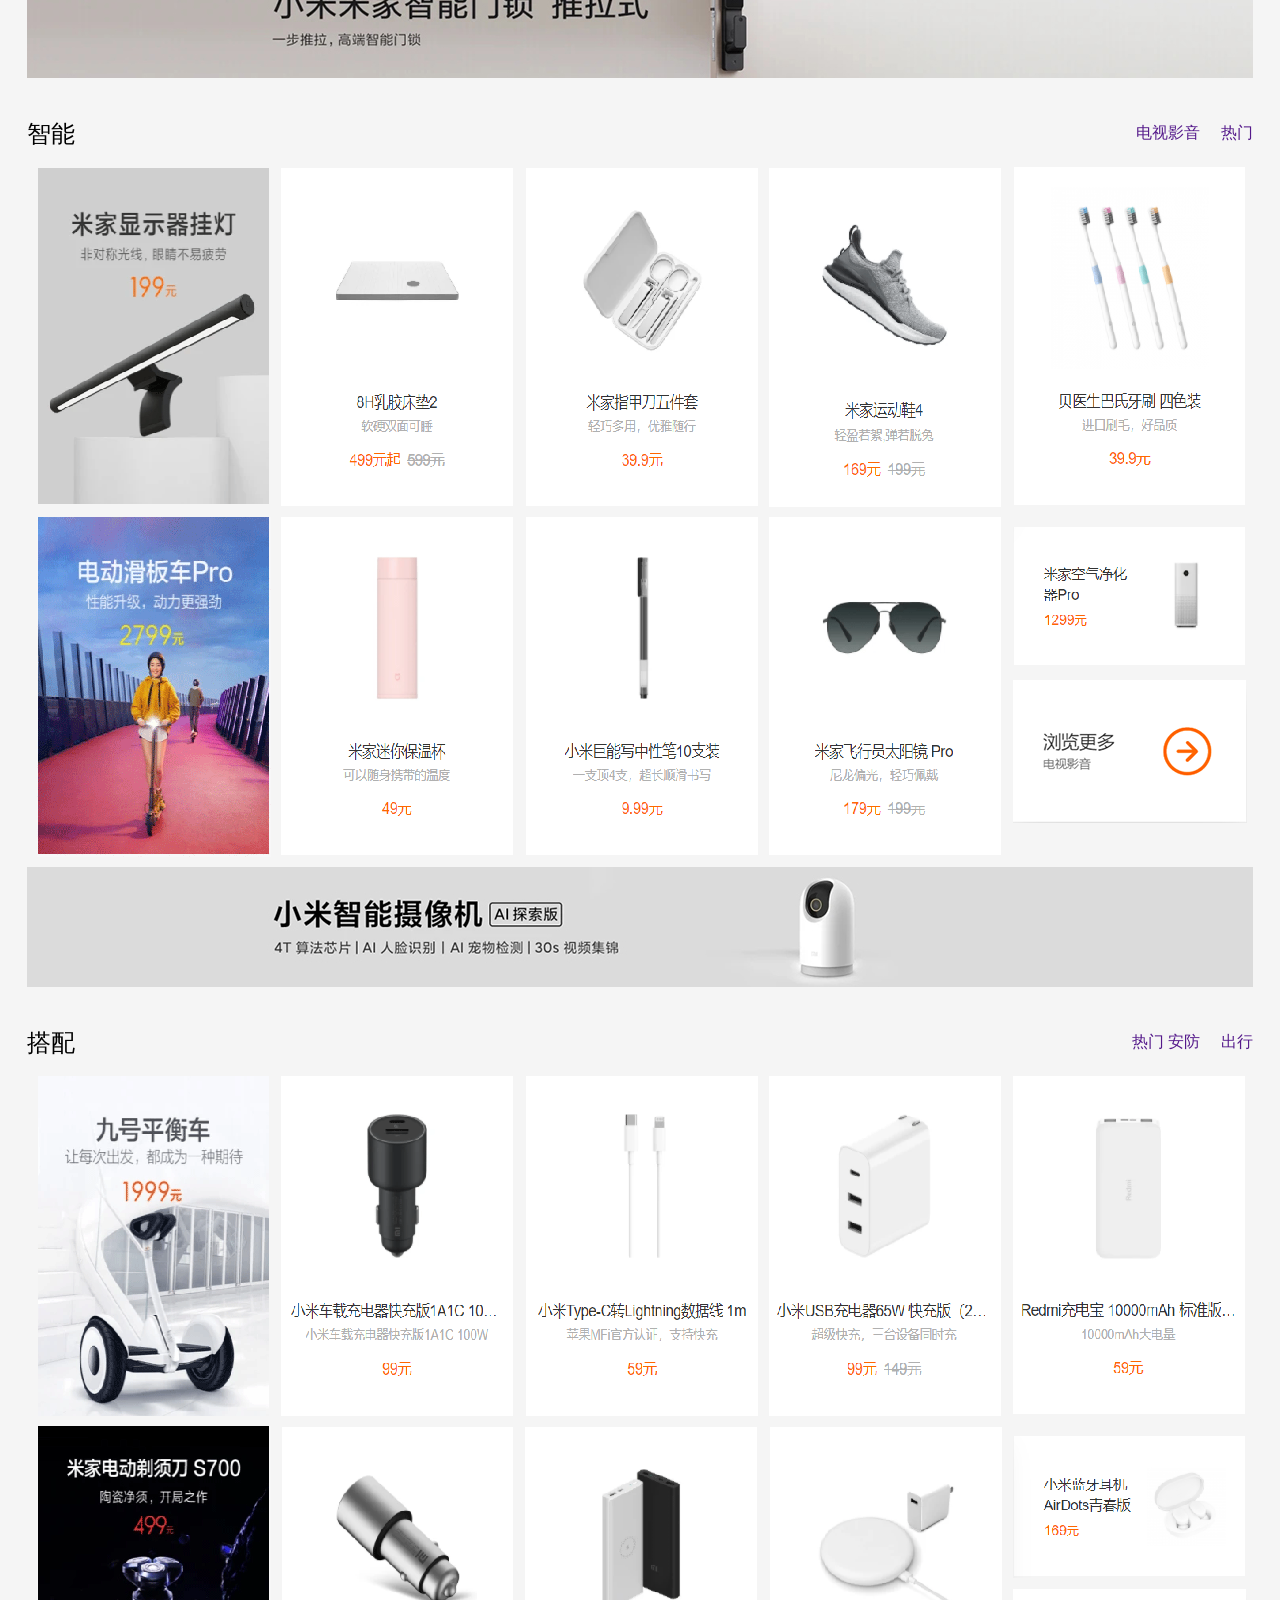
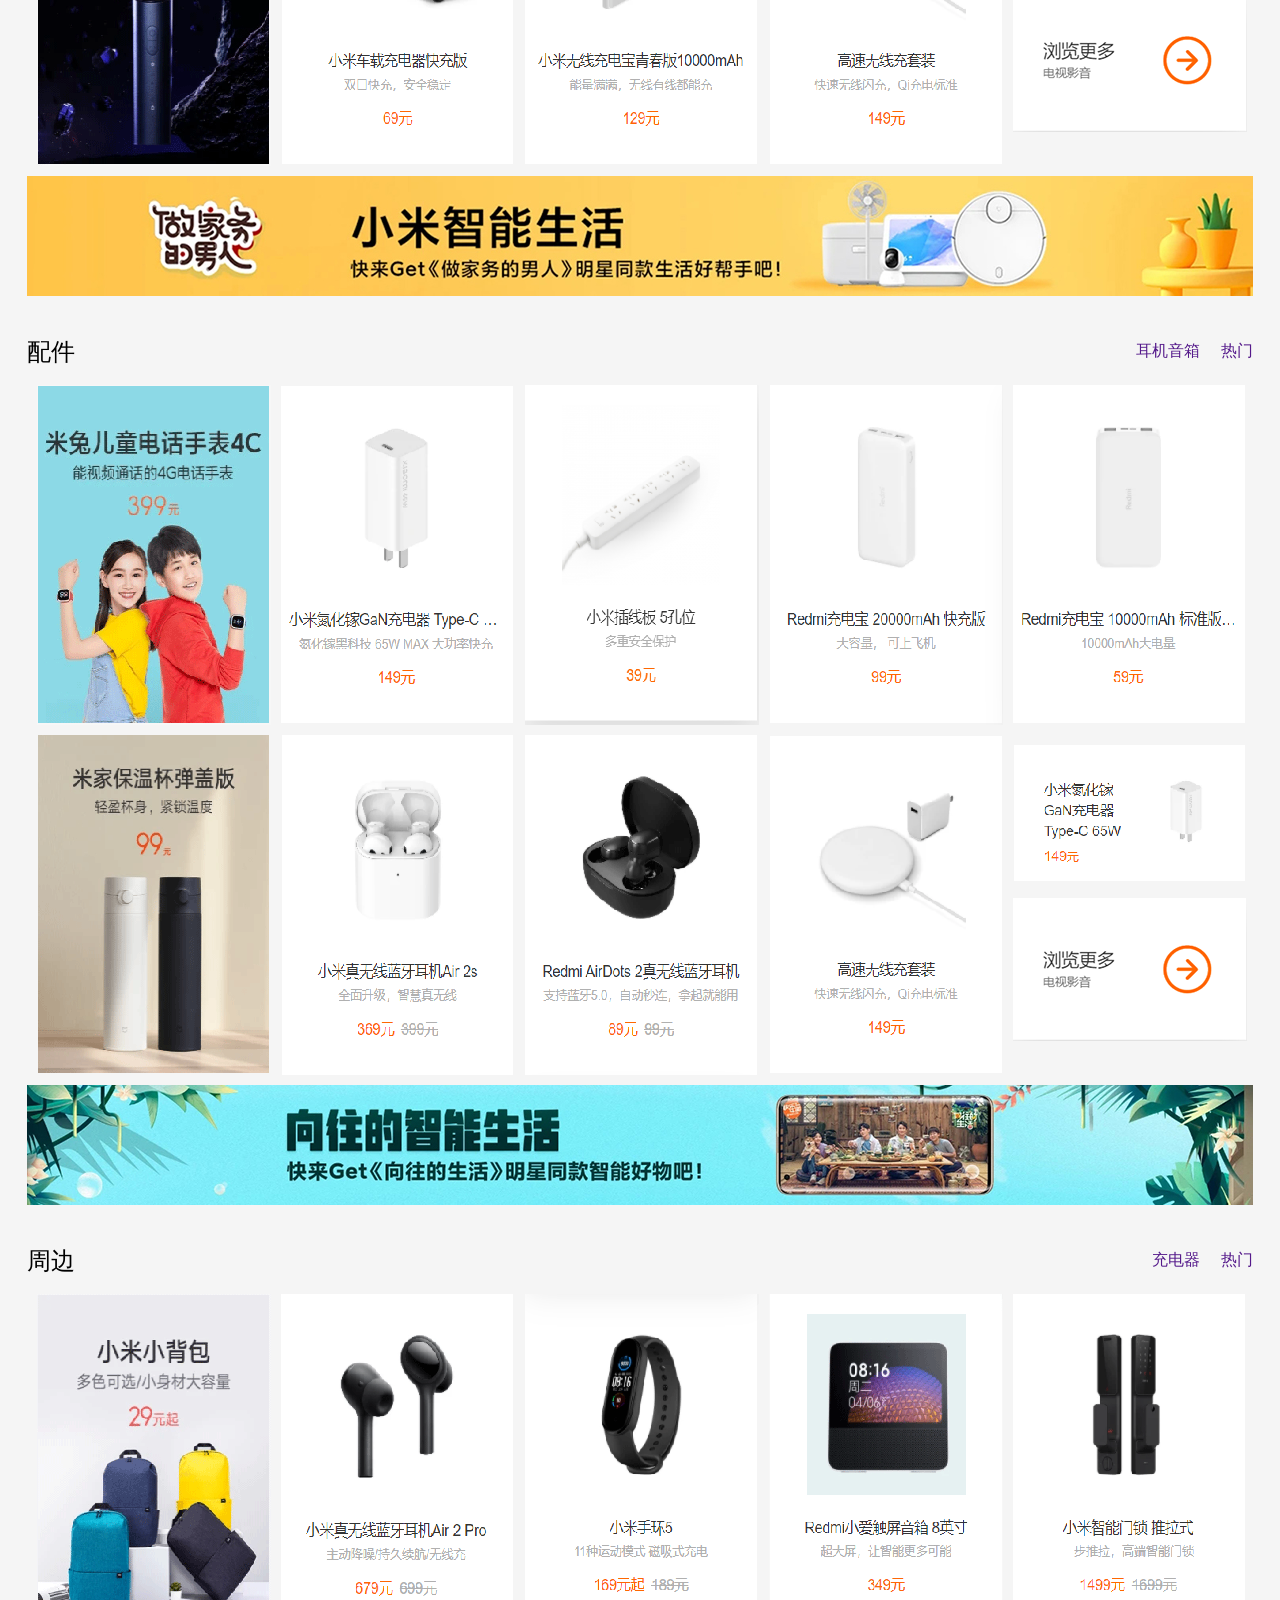
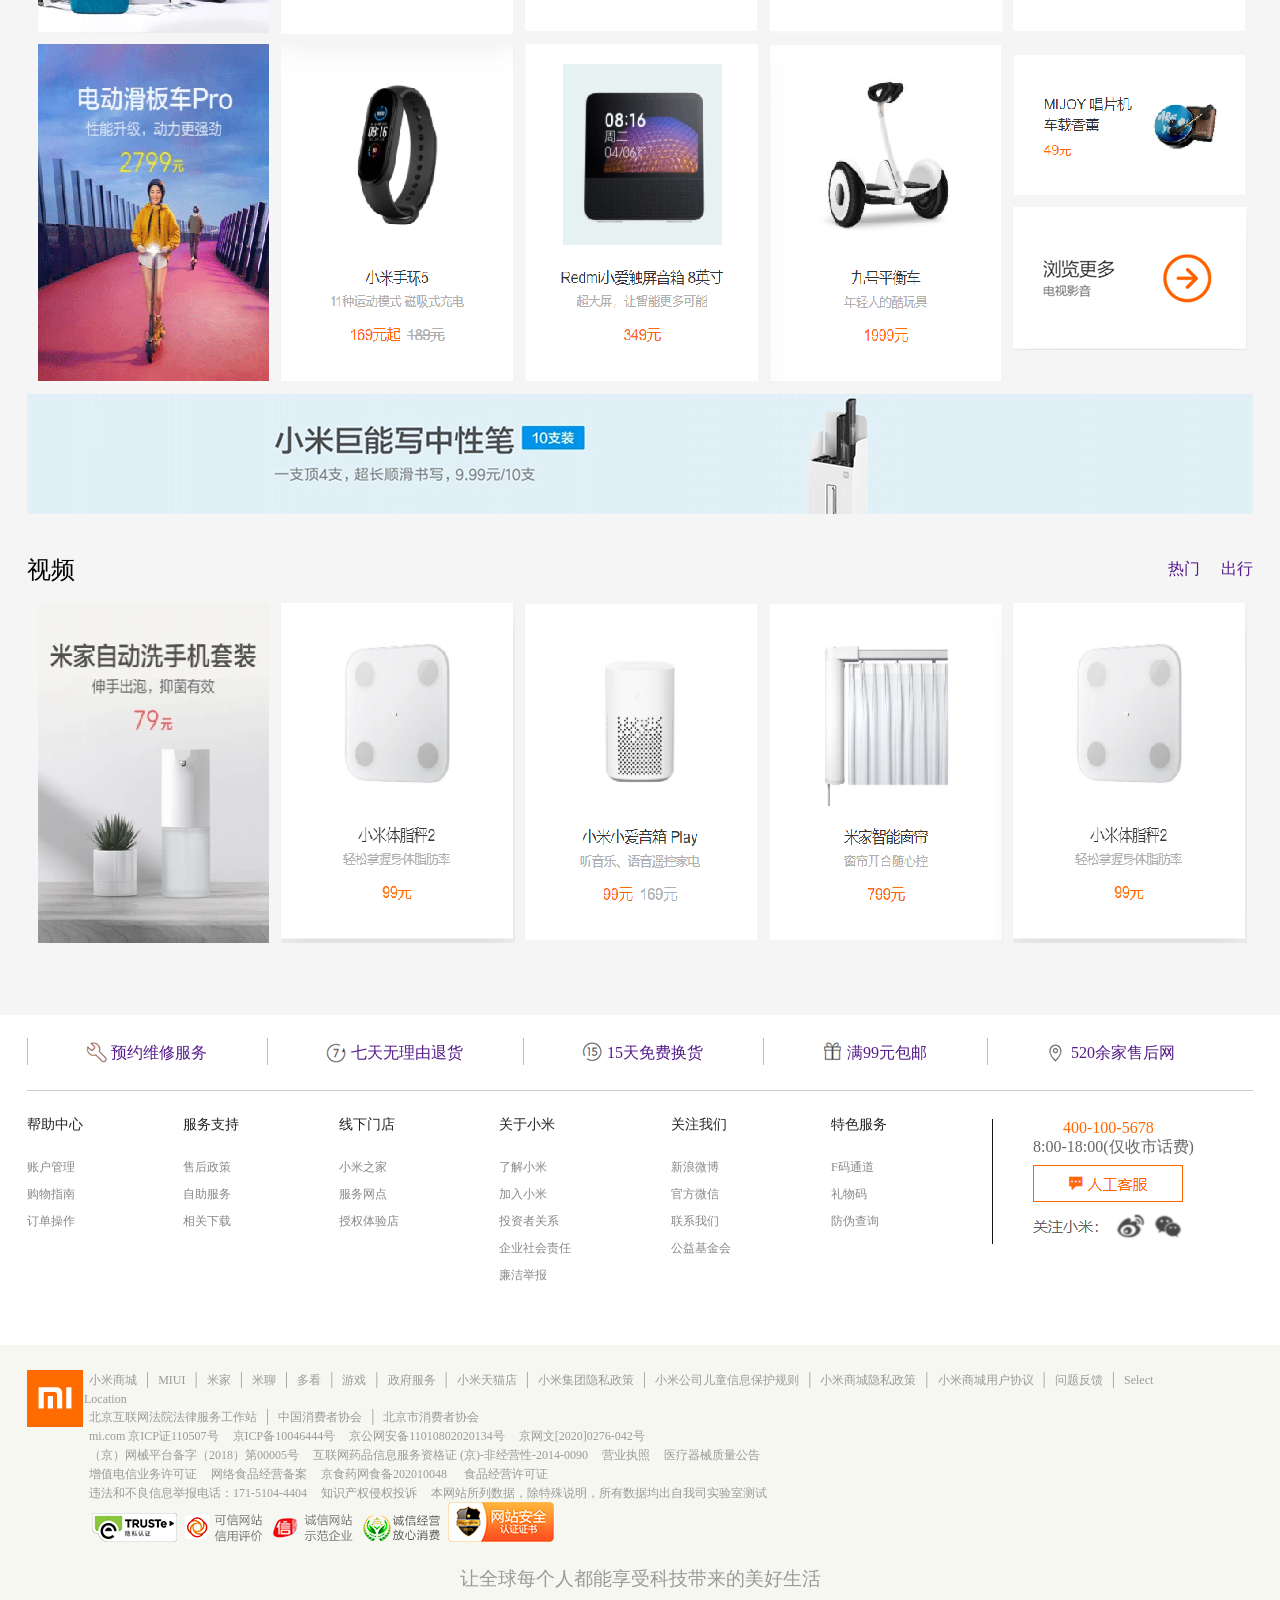
==== commit 502e7fc5: "'第二次'" ====
--- a/xiaom.html
+++ b/xiaom.html
@@ -3,7 +3,7 @@
 <head>
     <meta charset="UTF-8">
     <title>小米商城</title>
-    <link rel="stylesheet" href="./小米商城.css">
+    <link rel="stylesheet" href="xiaom.css">
 </head>
 <body>
     <div>
--- a/xiaom.css
+++ b/xiaom.css
@@ -0,0 +1,412 @@
+*{
+    margin: 0;
+    padding: 0;
+}
+.box{
+    width: 1350px;
+    height: 925px;
+    margin: 0 auto;
+}
+.head{
+    background:url(./img/head.jpg) no-repeat 50%;
+    width: 100%;
+    height: 120px;
+    background-size: auto 120px;
+}
+.head1{
+    width: 100%;
+    height: 40px;
+    background-color: #333333;
+}
+.head2{
+    float: left;
+    margin-left: 55px;
+}
+.head3{
+    float: right;
+}
+ul{
+    margin: 0;
+    padding: 0;
+}
+.head1 li{
+    float: left;
+    list-style: none;
+    line-height: 40px;
+    font-size: 12px;
+    padding: 0px 2px;
+    
+}
+.head1 line{
+    margin: 0 1px;
+    color: #1a001a;
+}
+.head1 a{
+    color: #b0b0b0;
+    text-decoration: none;
+}
+#gouche{
+    padding-left: 50px;
+    padding-right: 10px;
+    margin-right: 60px;
+    background: url(./img/购物车.png) no-repeat 10px 5px;
+    background-color: #424242;
+}
+body a:hover{
+    color: red;
+}
+.clearfix{
+    clear: both;
+}
+
+.head4{
+    width: 100%;
+    height: 100px;
+    /* background-color: pink; */
+}
+.head5{
+    width: 1229px;
+    height: 100px;
+    margin: 0 auto;
+    /* background-color: rosybrown;  */
+    position: relative;
+}
+.head6{
+    width: 60px;
+    height: 100px;
+    /* background-color: royalblue; */
+    float: left;
+}
+.img{
+    width: 55px;
+    height: 55px;
+    float: left;
+    margin-top: 20px;
+    overflow: hidden;
+    background: url(./img/mi-logo.png) no-repeat 0px 0px ;
+    background-color: #ff6700;
+}
+.head7{
+    width: 700px;
+    height: 100px;
+    /* background-color: skyblue; */
+    float: left;
+    margin-left: 99px;
+}
+.head7 li{
+    list-style: none;
+    float: left;
+    font-size: 15px;
+    line-height: 100px;
+    padding: 0 10px;
+}
+.head7 a{
+    color: black;
+    text-decoration: none;
+}
+.head7 a:hover{
+    color: red;
+}
+.head8{
+    width: 200px;
+    height: 100px;
+    position: absolute;
+    top: 0;
+    right: 0;
+}
+.kuang{
+    width: 150px;
+    height: 40px;
+    border: 1px solid #999;
+    position: relative;
+    top: 30px;
+    right: 90px;
+}
+.sousuo{
+    width: 41px;
+    height: 42px;
+    border: 1px solid #999;
+    position: relative;
+    top: 31px;
+    right: 95px;
+    color: transparent;
+    background-image: url(./img/提交.png);
+}
+.head_9{
+    width: 100%;
+    height: 460px;
+    position: relative;
+    overflow: hidden;
+    /* background-color: plum; */
+}
+.head_10{
+    width: 1226px;
+    height: 460px;
+    position: absolute;
+    left: 147px;
+    
+    /* background-color: skyblue; */
+    background: url(./img/背景.jpg);
+}
+.head_11{
+    width: 235px;
+    height: 460px;
+    position: absolite;
+    top: 0;
+    left: 0;
+    font-size: 14px;
+    background-color: #455057;
+}
+.head_11 li{
+    list-style: none;
+}
+.head_11 a{
+    text-decoration: none;
+    color: rgb(248, 245, 245);
+    display: block;
+    position: relative;
+    padding-top: 25px;
+    padding-left: 30px;
+    background: url(./img/jian.png)no-repeat 193px 19px;
+}
+.head_12{
+    width: 100%;
+    height: 210px;
+    position: relative;
+    /* background-color: rgb(28, 142, 187); */
+}
+.head_13{
+    width: 1225px;
+    height: 170px;
+    position: absolute;
+    top: 20px;
+    right: 0;
+    /* background-color: slateblue; */
+}
+.head_13 li{
+    list-style: none;
+    float: left;
+    margin-left: 10px;
+}
+.head_14{
+    width: 100%;
+    height: 6490px;
+    background-color: #f5f5f5;
+}
+.head_15{
+    width: 1226px;
+    height: 6490px;
+    margin: 0 auto;
+    /* background-color: rgb(160, 100, 100); */
+}
+.head_16{
+    height: 65px;
+    position: relative;
+    /* background-color: pink; */
+}
+.head_16 img{
+    border: 1px solid black;
+}
+h2{
+    font-weight: 200;
+    position: absolute;
+    top: 16px;
+    left: 0;
+}
+.anniu1{
+    position: absolute;
+    top: 21px;
+    right: 53px;
+}
+.anniu2{
+    position: absolute;
+    top: 21px;
+    right: 0;
+}
+.head_17{
+    width: 1226px;
+    height: 340px;
+    /* background-color: violet; */
+}
+.aa{
+    width: 234px;
+    height: 340px;
+    margin-left: 10px;
+    margin-bottom: 10px;
+    float: left;
+}
+.head_18{
+    margin-top: 10px;
+    margin-bottom: 20px;
+}
+.aa1{
+    width: 234px;
+    height: 143px;
+    margin-top: 10px;
+}
+.end{
+    width: 100%;
+    height: 330px;
+    /* background-color: skyblue; */
+}
+.end1{
+    width: 1226px;
+    height: 330px;
+    margin: 0 auto;
+    /* background-color: rosybrown; */
+}
+.end2{
+    width: 1226px;
+    height: 75px;
+    /* background-color: pink; */
+    position: relative;
+    border-bottom: 1px solid #ccc;
+}
+#dd{
+    width: 1226px;
+    height: 30px;
+    display: block;
+    position: relative;
+    top: 23px;
+    /* background-color: powderblue; */
+}
+.cc{
+    list-style: none;
+    float: left;
+    padding: 0 60px;
+    line-height: 30px;
+    border-left: 1px solid #bbb;
+    height: 27px;
+    text-indent: 23px;
+}
+#ee{
+    background: url(./img/yi.png)no-repeat 56px 2px;
+}
+#ee1{
+    background: url(./img/yi1.png)no-repeat 56px 2px;
+}
+#ee2{
+    background: url(./img/yi2.png)no-repeat 56px 2px;
+}
+#ee3{
+    background: url(./img/yi4.png)no-repeat 56px 2px;
+}
+#ee4{
+    background: url(./img/yi5.png)no-repeat 56px 2px;
+}
+.cc a{
+    text-decoration: none;
+}
+.end3{
+    width: 1226px;
+    height: 250px;
+    /* background-color: skyblue; */
+    position: relative;
+}
+.end4{
+    float: left;
+    margin-top: 25px;
+    margin-right: 100px;
+}
+.end4 dt{
+    font-size: 14px;
+    padding-bottom: 20px;
+    color: #222;
+}
+.end dd{
+    font-size: 12px;
+    padding: 5px 0;
+}
+.end4 a{
+    color: #888;
+    text-decoration: none;
+}
+.end5{
+    width: 250px;
+    height: 125px;
+    position: absolute;
+    top: 28px;
+    right: 10px;
+    background: url(./img/phone.png) no-repeat 20px 43px;
+    /* background-color: pink; */
+    border-left: 1px solid rgb(22, 19, 19);
+}
+.ff{
+    color: #ff6700;
+    text-indent: 70px
+}
+.hh{
+    color: #666;
+    text-indent: 40px
+}
+.end6{
+    width: 100%;
+    height: 270px;
+    background-color: #f7f7f2;
+}
+.end7{
+    width: 1226px;
+    height: 270px;
+    /* background-color: skyblue; */
+    box-sizing: border-box;
+    position: relative;
+    margin: 0 auto;
+    padding: 15px 0;
+}
+.end8{
+    width: 56px;
+    height: 57px;
+    /* background-color: tomato; */
+    margin-top: 10px;
+    position: relative;
+    background: url(./img/logo-footer.png) no-repeat ;
+}
+.end9{
+    width: 1100px;
+    position: relative;
+    margin-left: 57px;
+    margin-top: -57px;
+    /* background-color: violet; */
+}
+.end9 a{
+    font-size: 12px;
+    color: #999;
+    padding: 5px 5px;
+    text-decoration: none;
+}
+.xian{
+    color: #999;
+}
+.end10{
+    margin-left: 65px;
+}
+.end11 h3{
+    font-weight: 100;
+    margin-top: 20px;
+   text-align: center;
+   color: #999;
+}
+.end12{
+   width: 84px;
+   position: fixed;
+   top: 70px;
+   right: 0;
+   /* border: 1px solid rgb(245, 242, 242); */
+   background-color: rgb(252, 252, 252);
+}
+.kk{
+    display: block;
+    width: 84px;
+    height: 90px;
+    text-align: center;
+    border: 1px solid rgb(245, 242, 242);
+    text-decoration: none;
+    color: #999;
+    /* background-color: violet; */
+}
+.nn{
+    padding-top: 20px;
+}
+.vv{
+    font-size: 12px;
+}
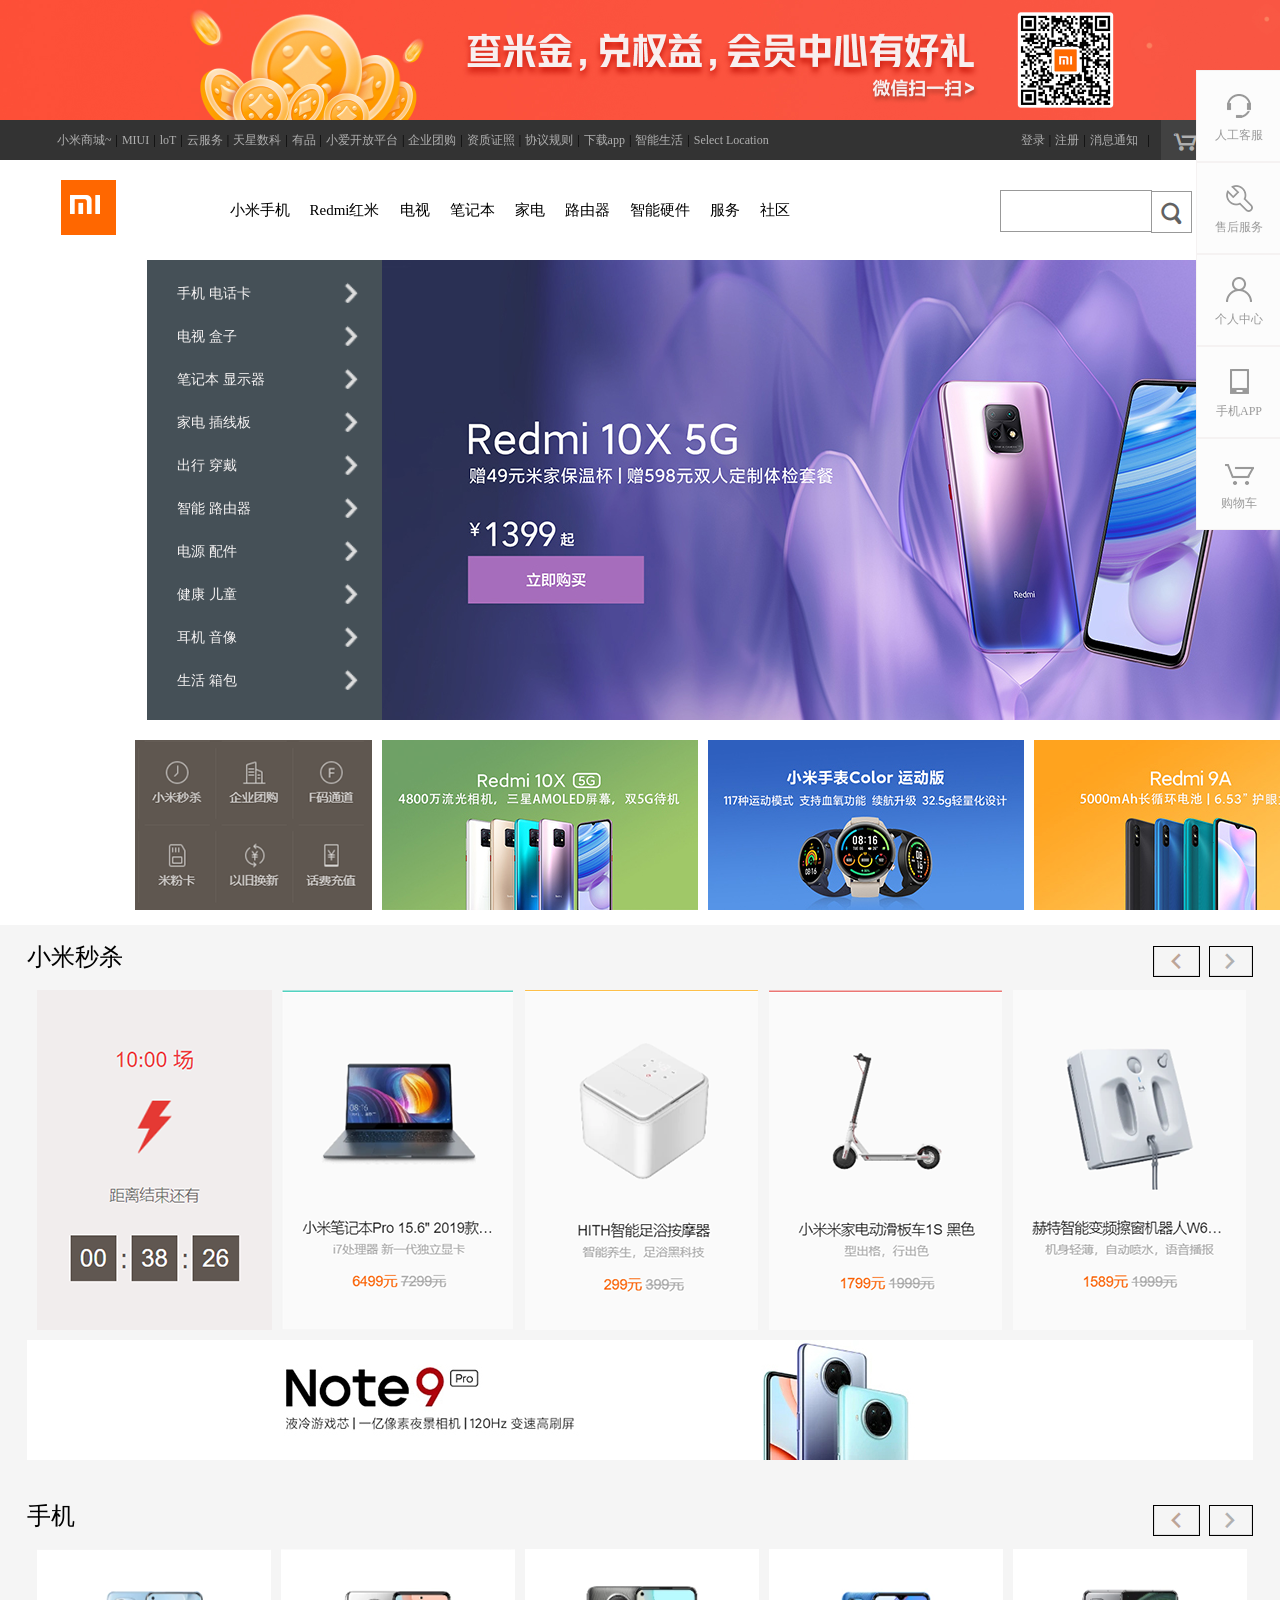
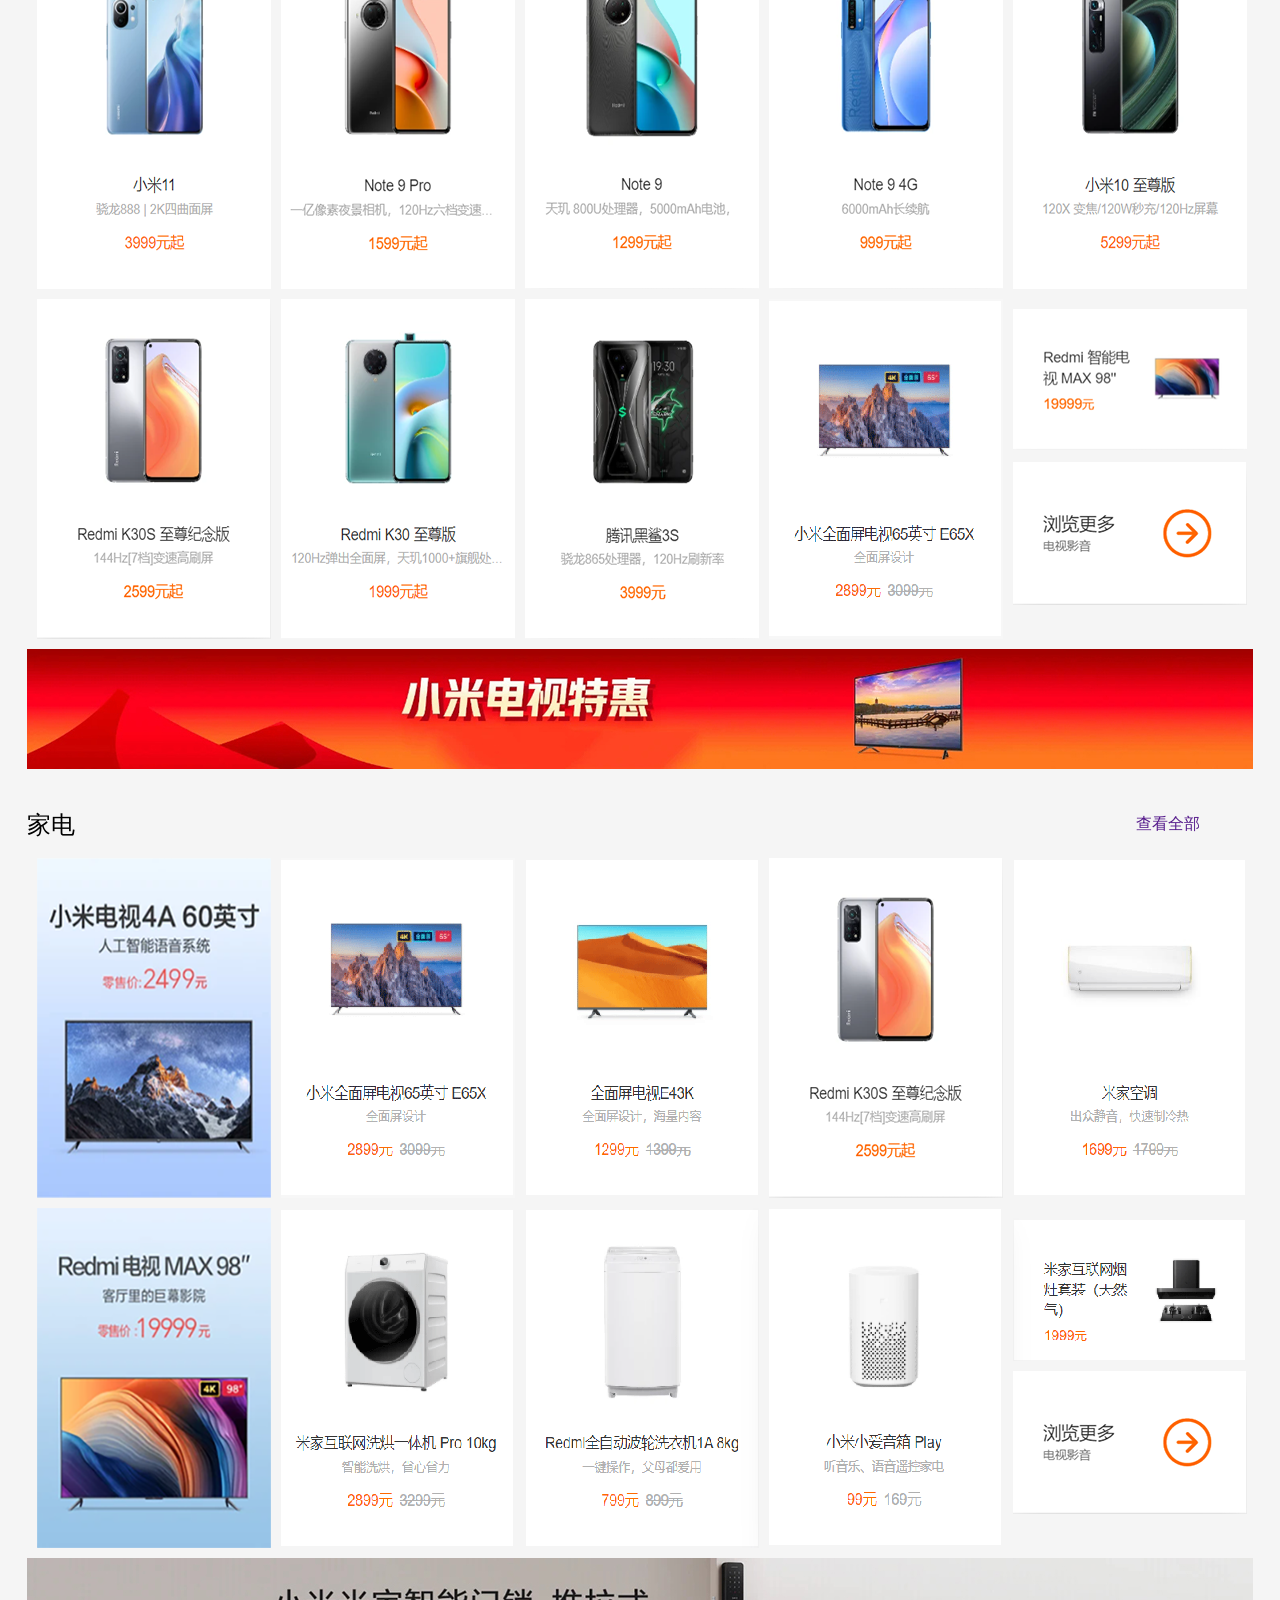
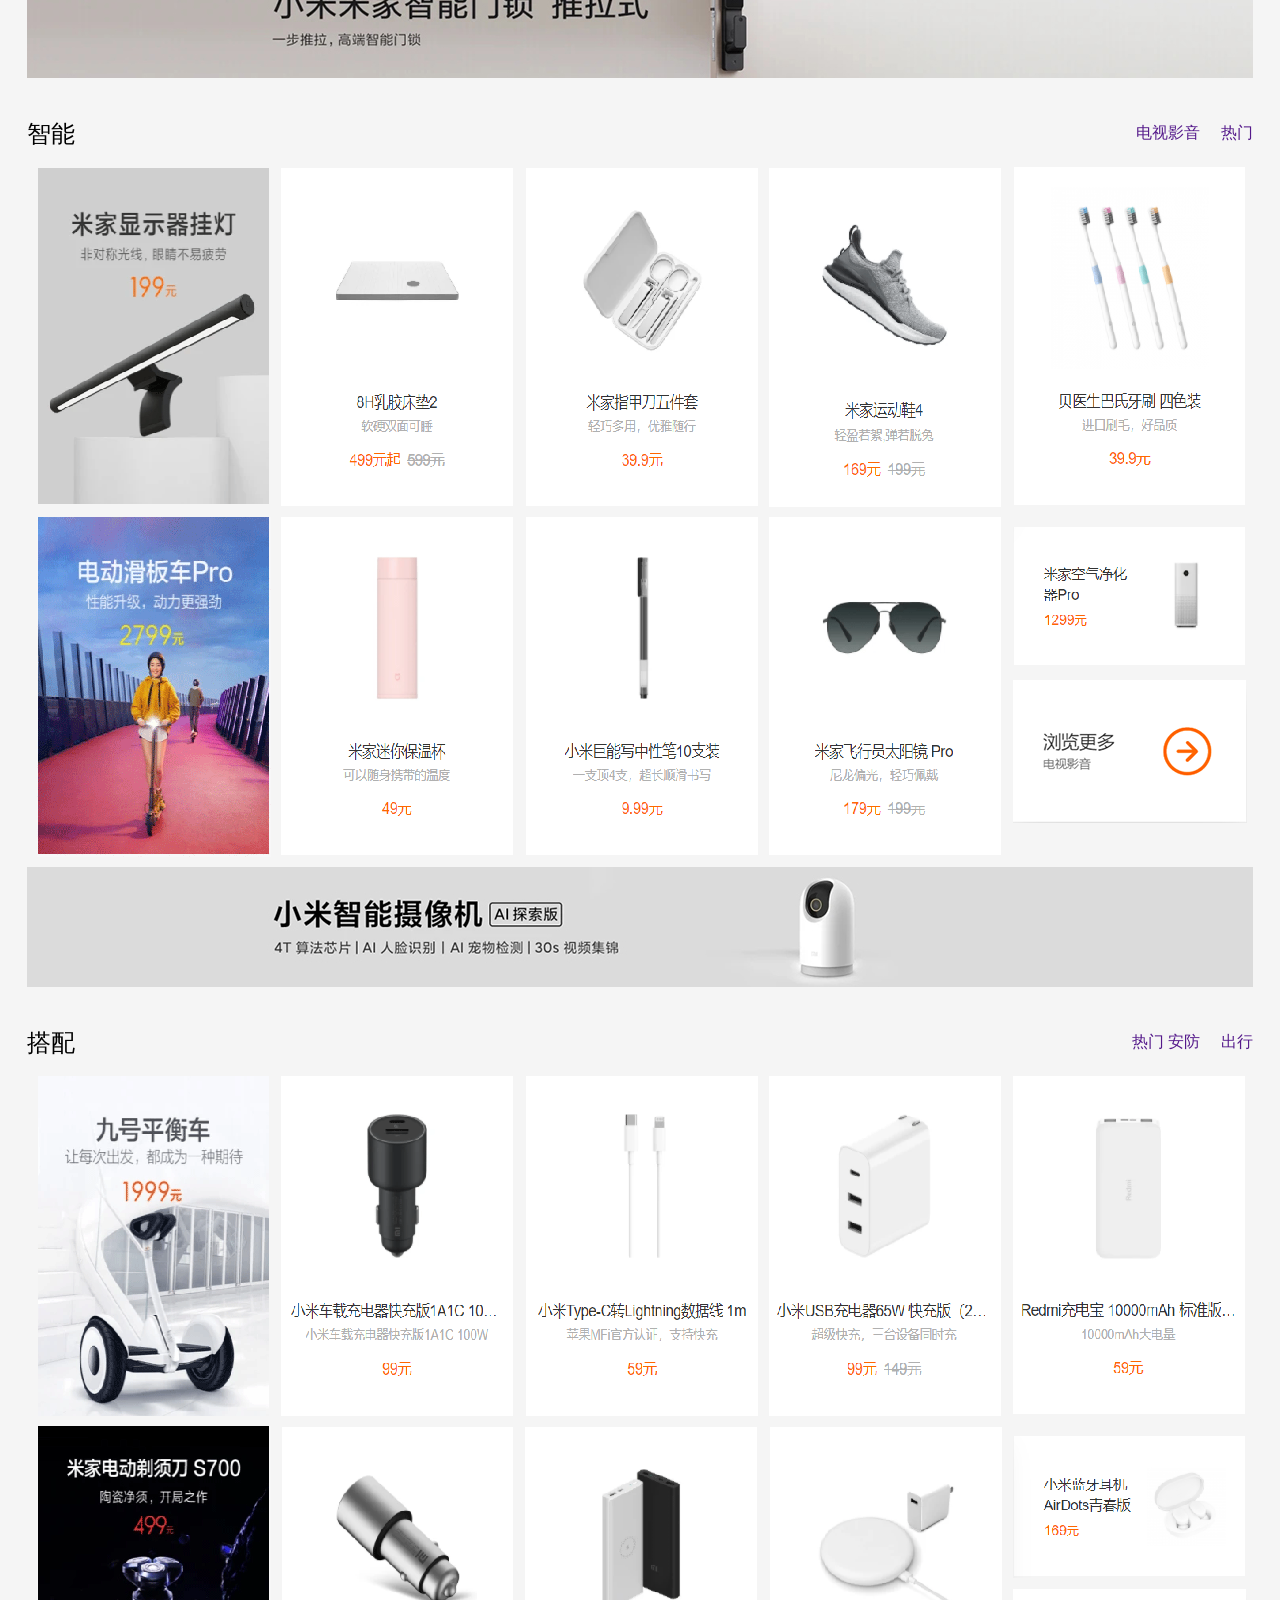
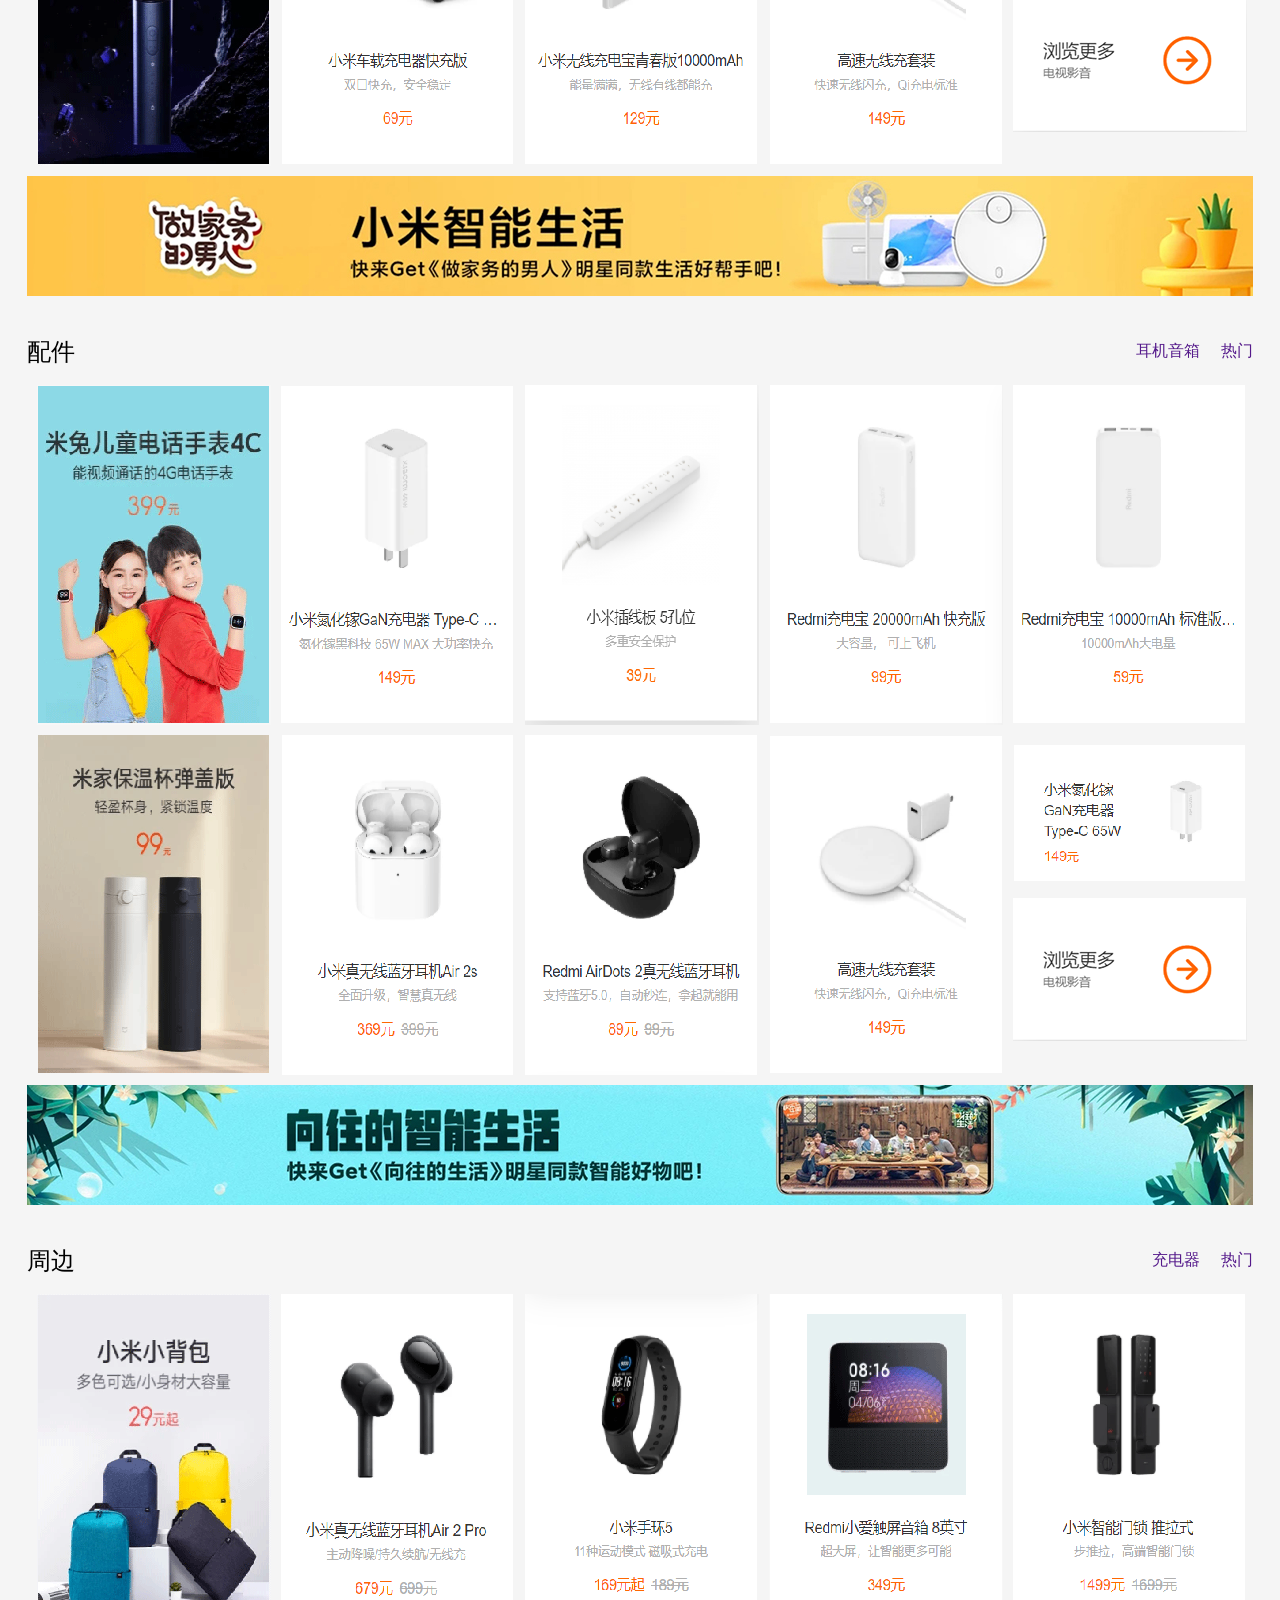
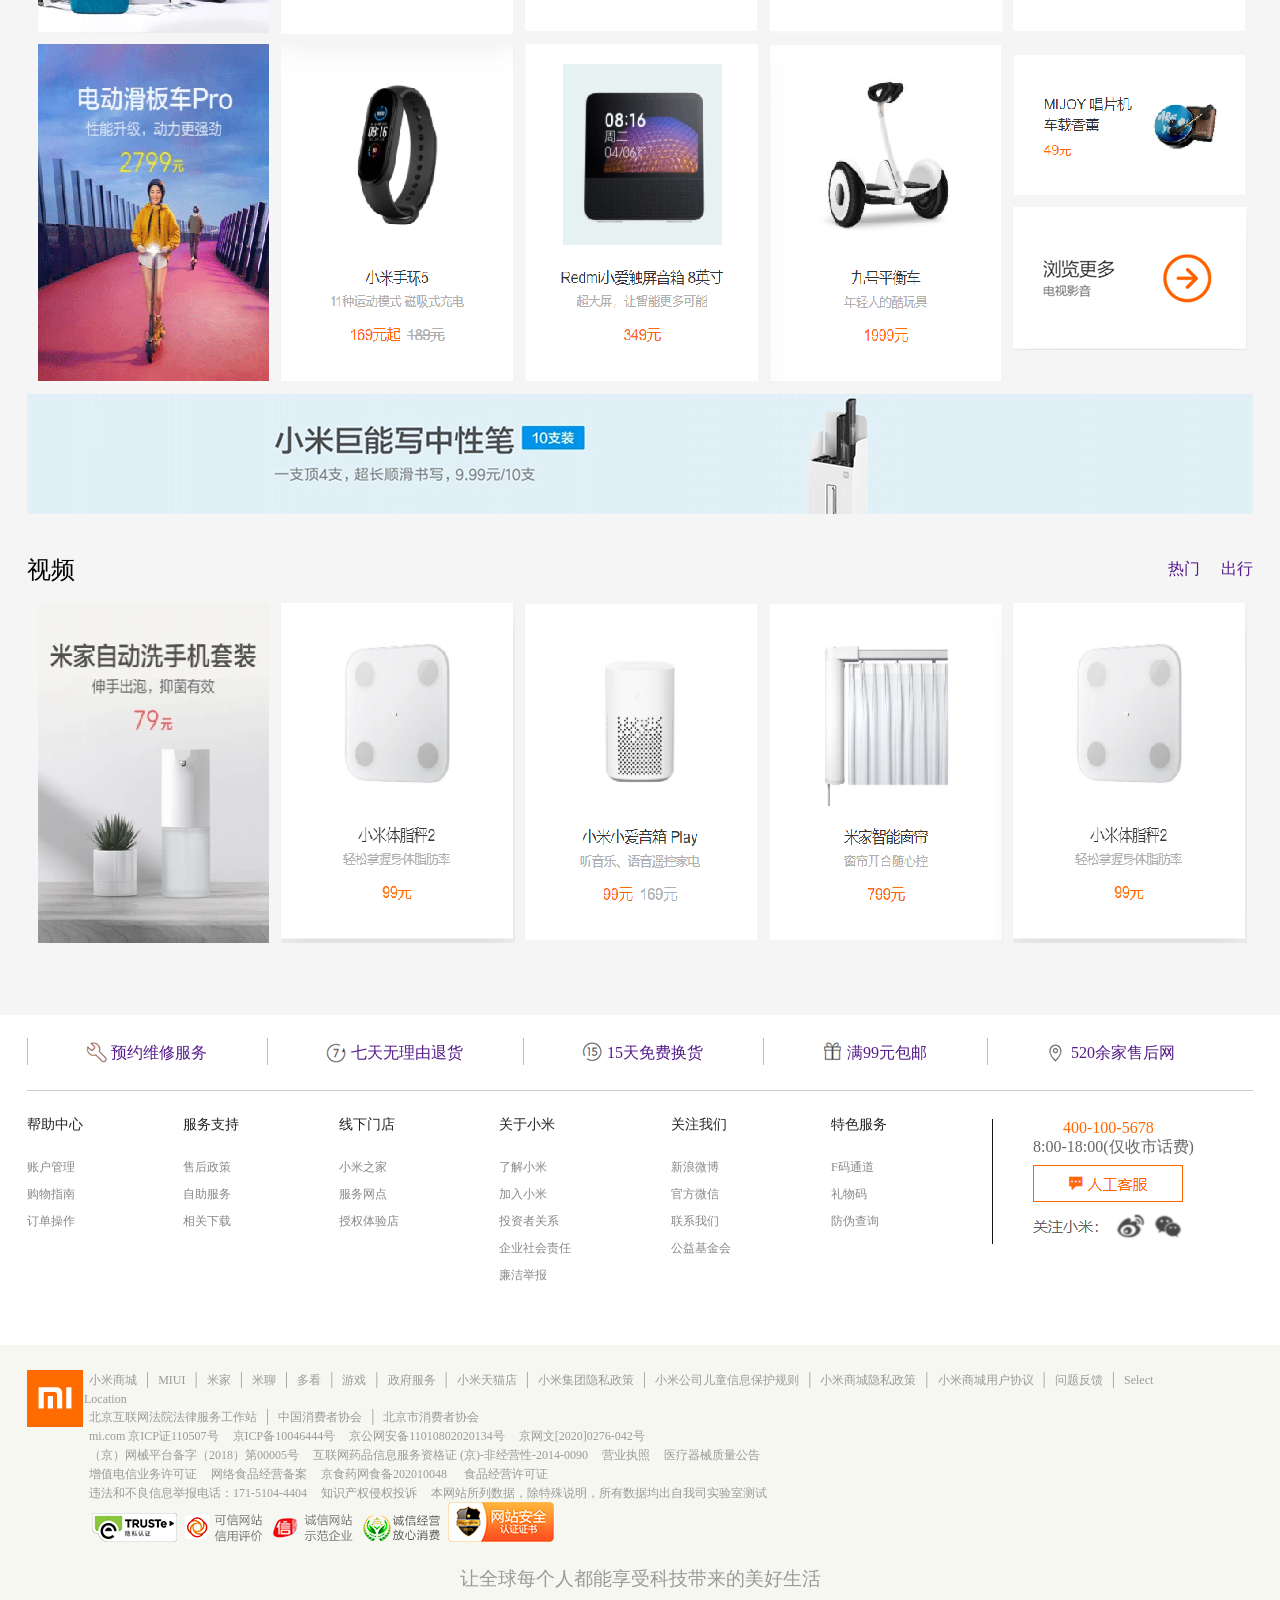
==== commit 3aca2413: "'第三次'" ====
--- a/xiaom.html
+++ b/xiaom.html
@@ -12,7 +12,7 @@
     <div class="head1">
         <div class="head2">
             <ul>
-                <li><a href="">小米商城</a></li>
+                <li><a href="">小米商城~</a></li>
                 <li class="line">|</li>
                 <li><a href="">MIUI</a></li>
                 <li class="line">|</li>
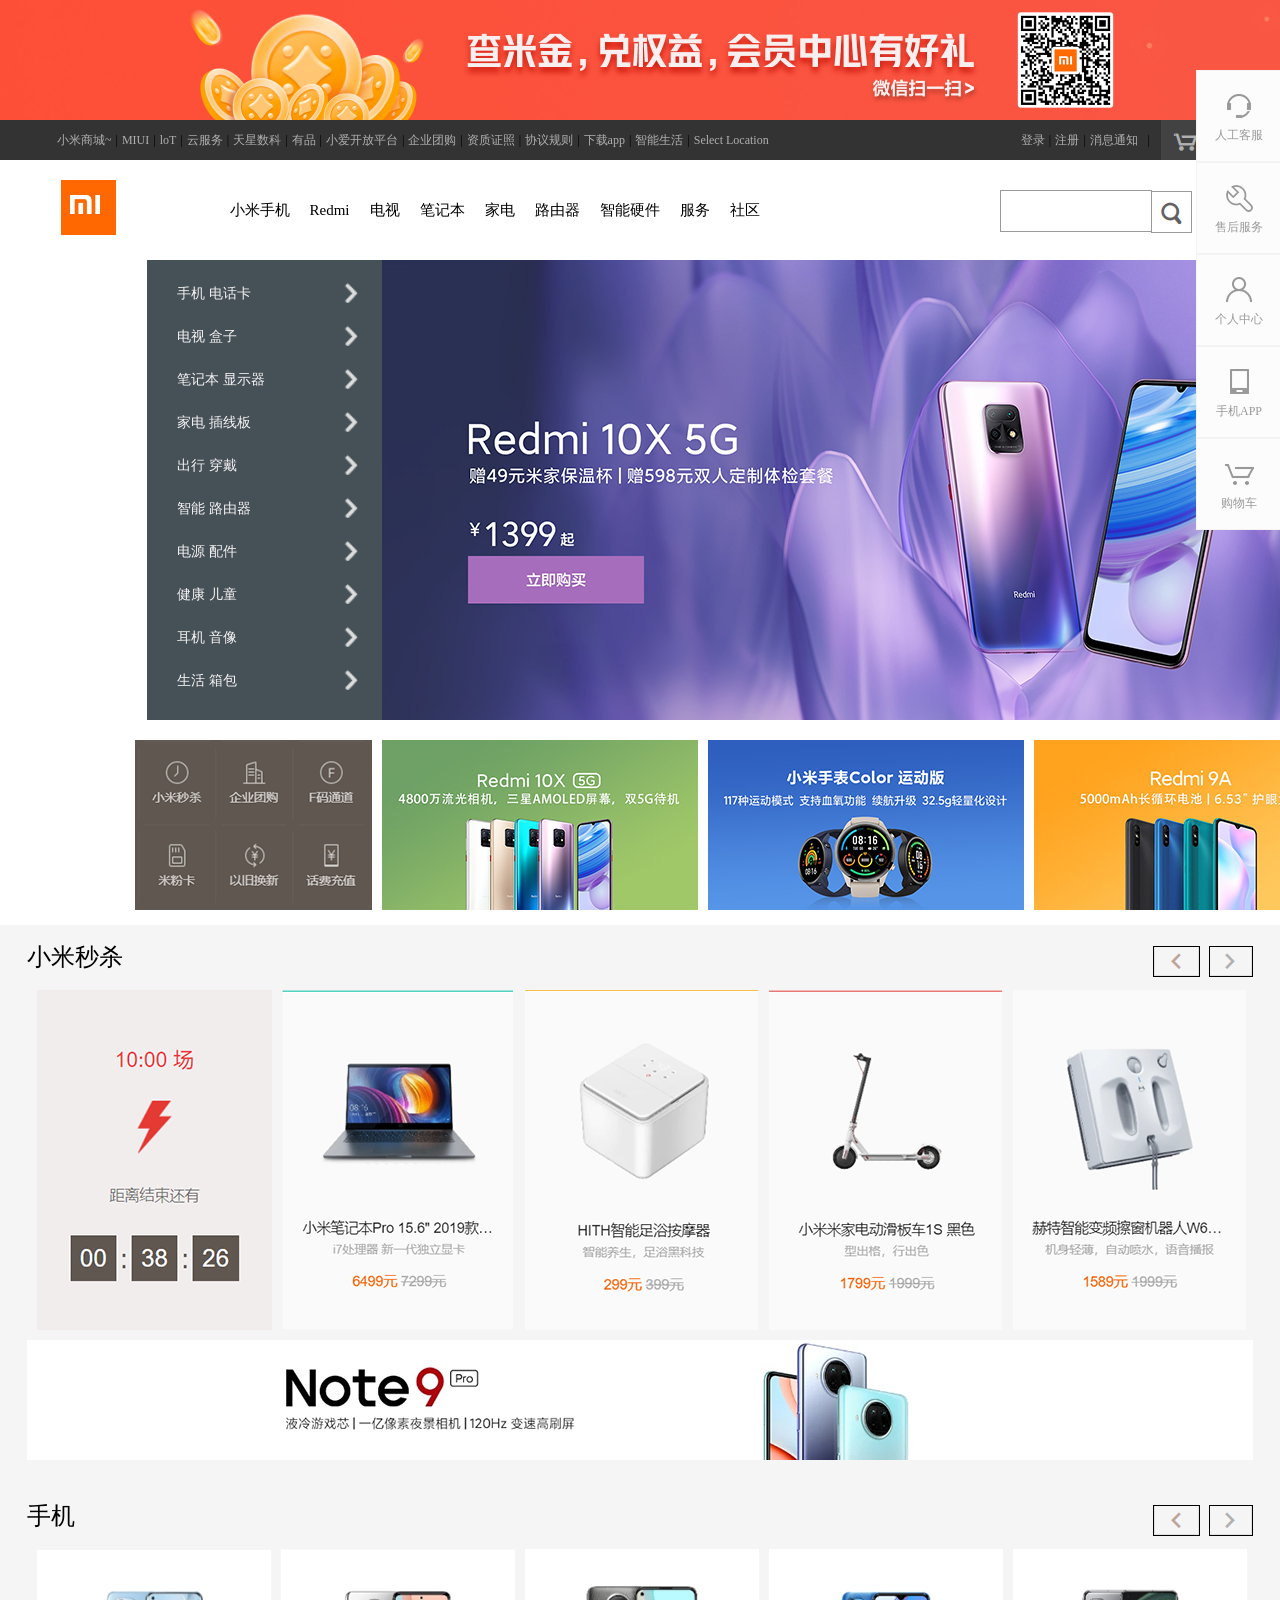
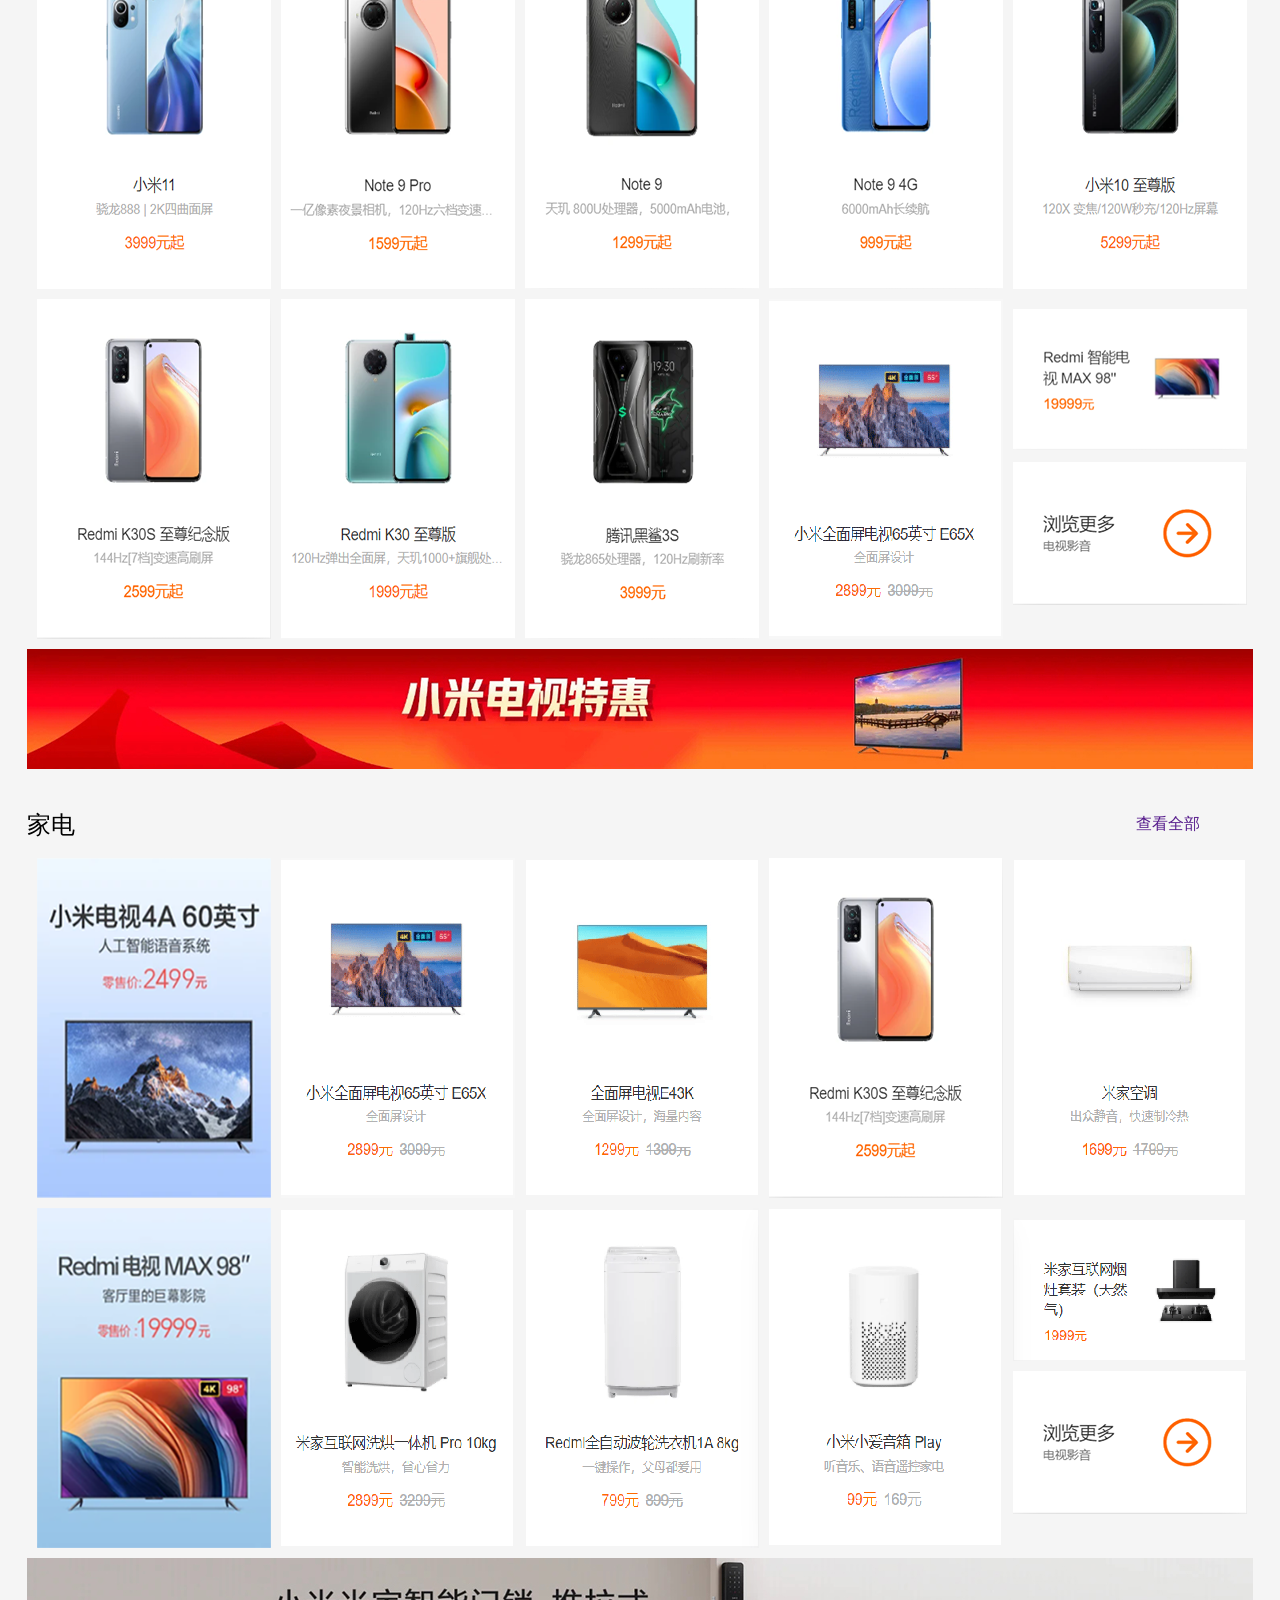
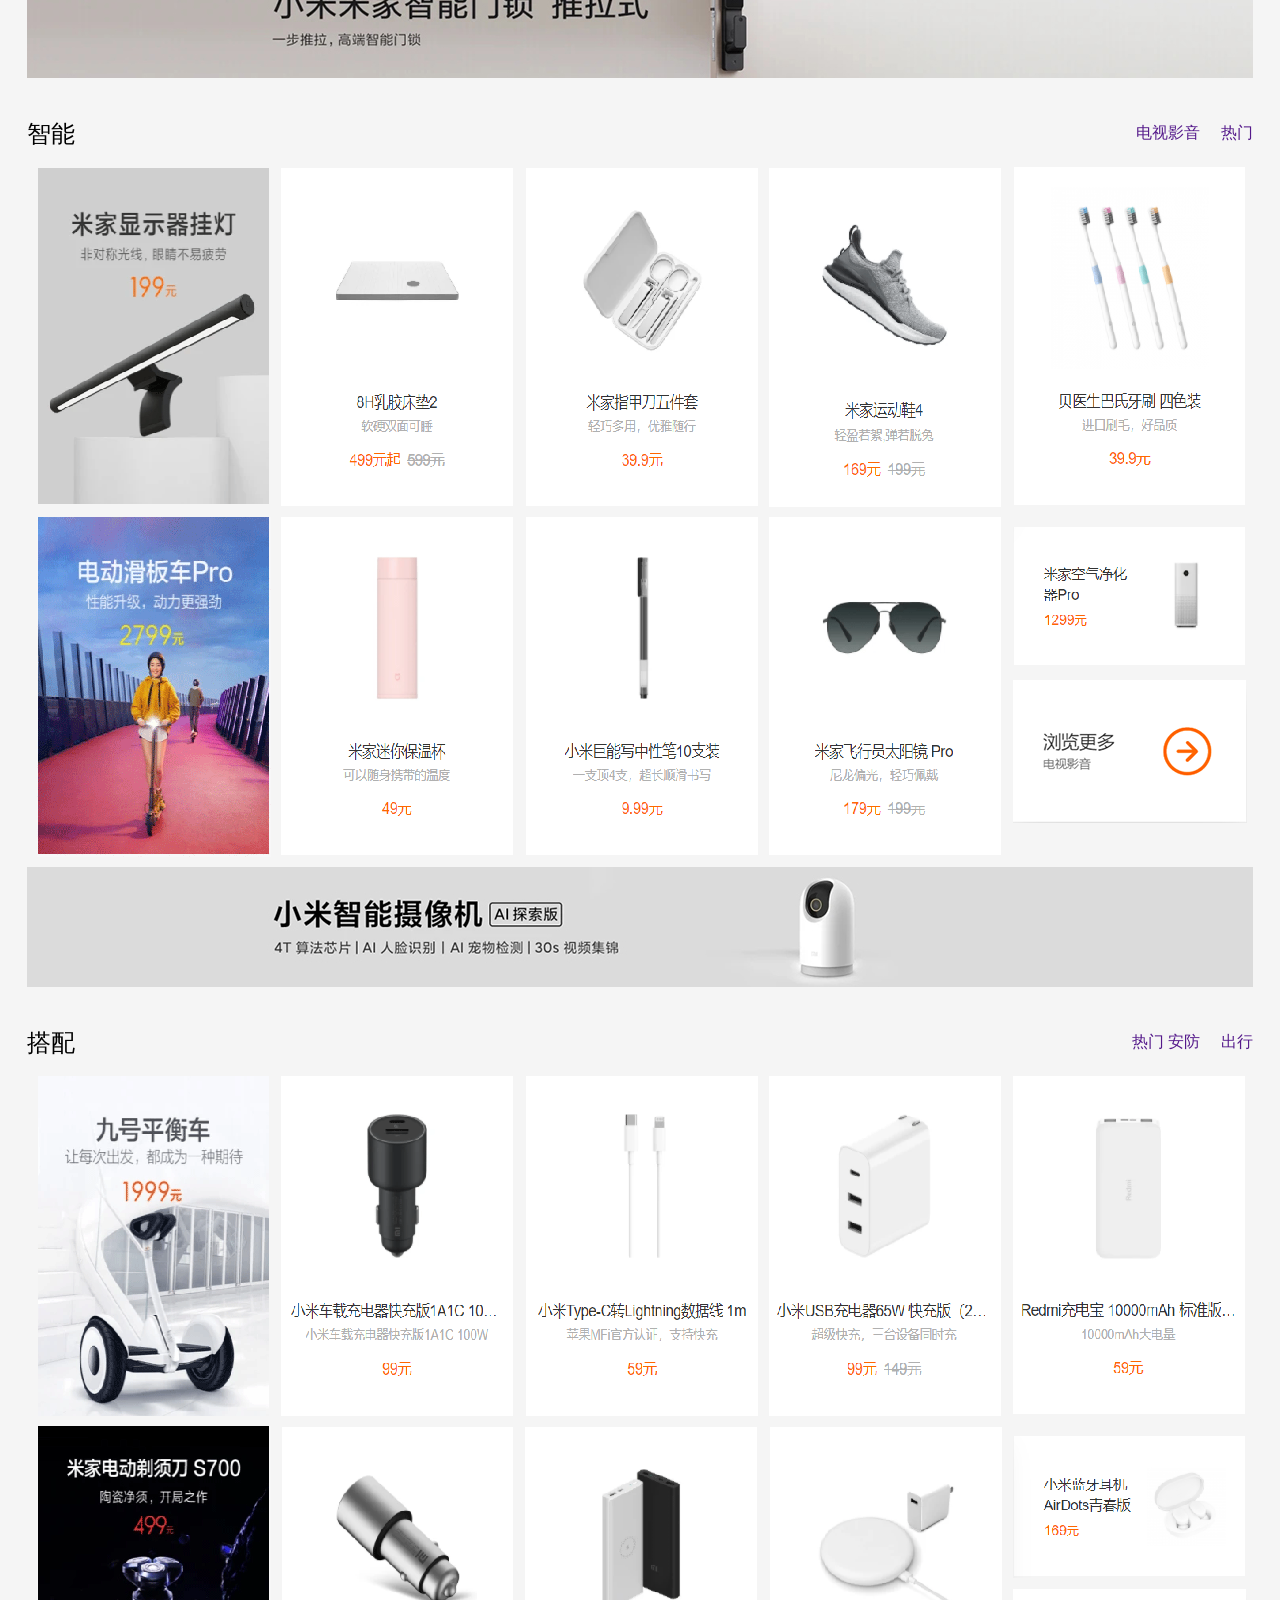
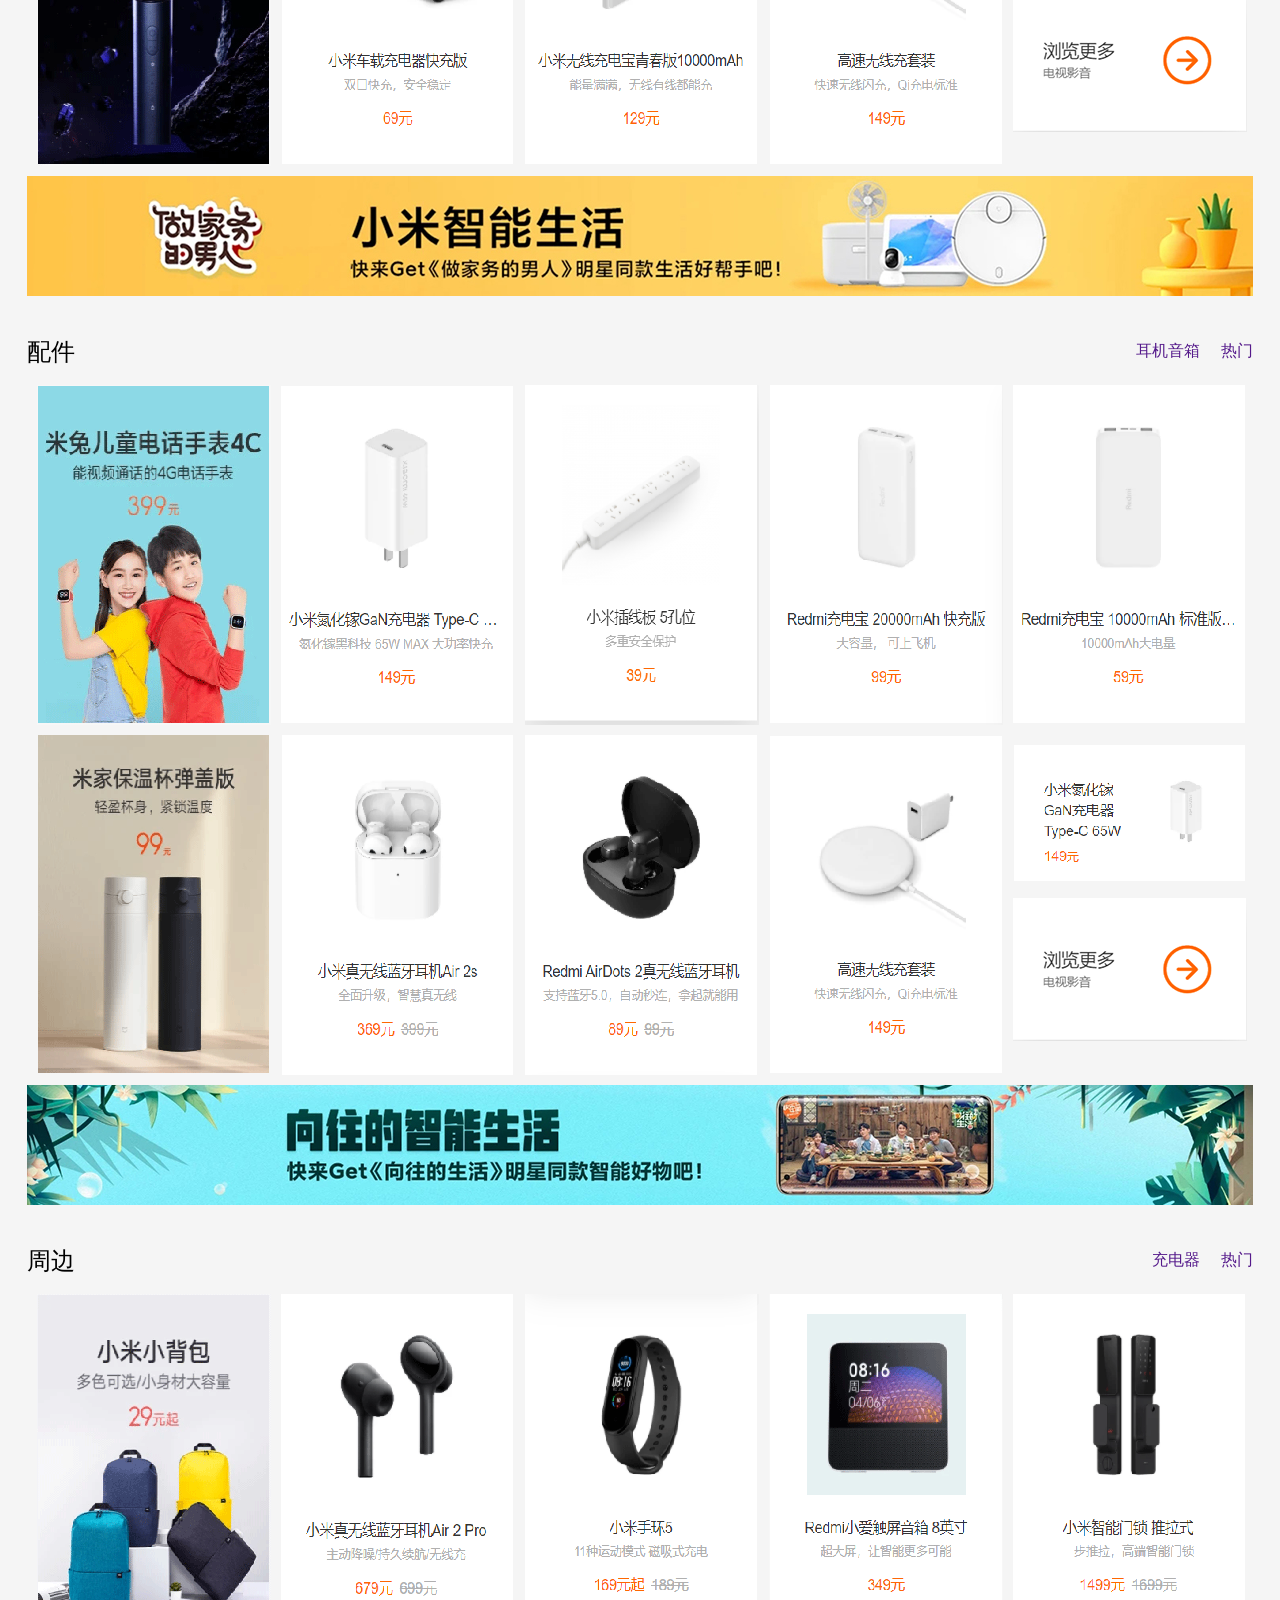
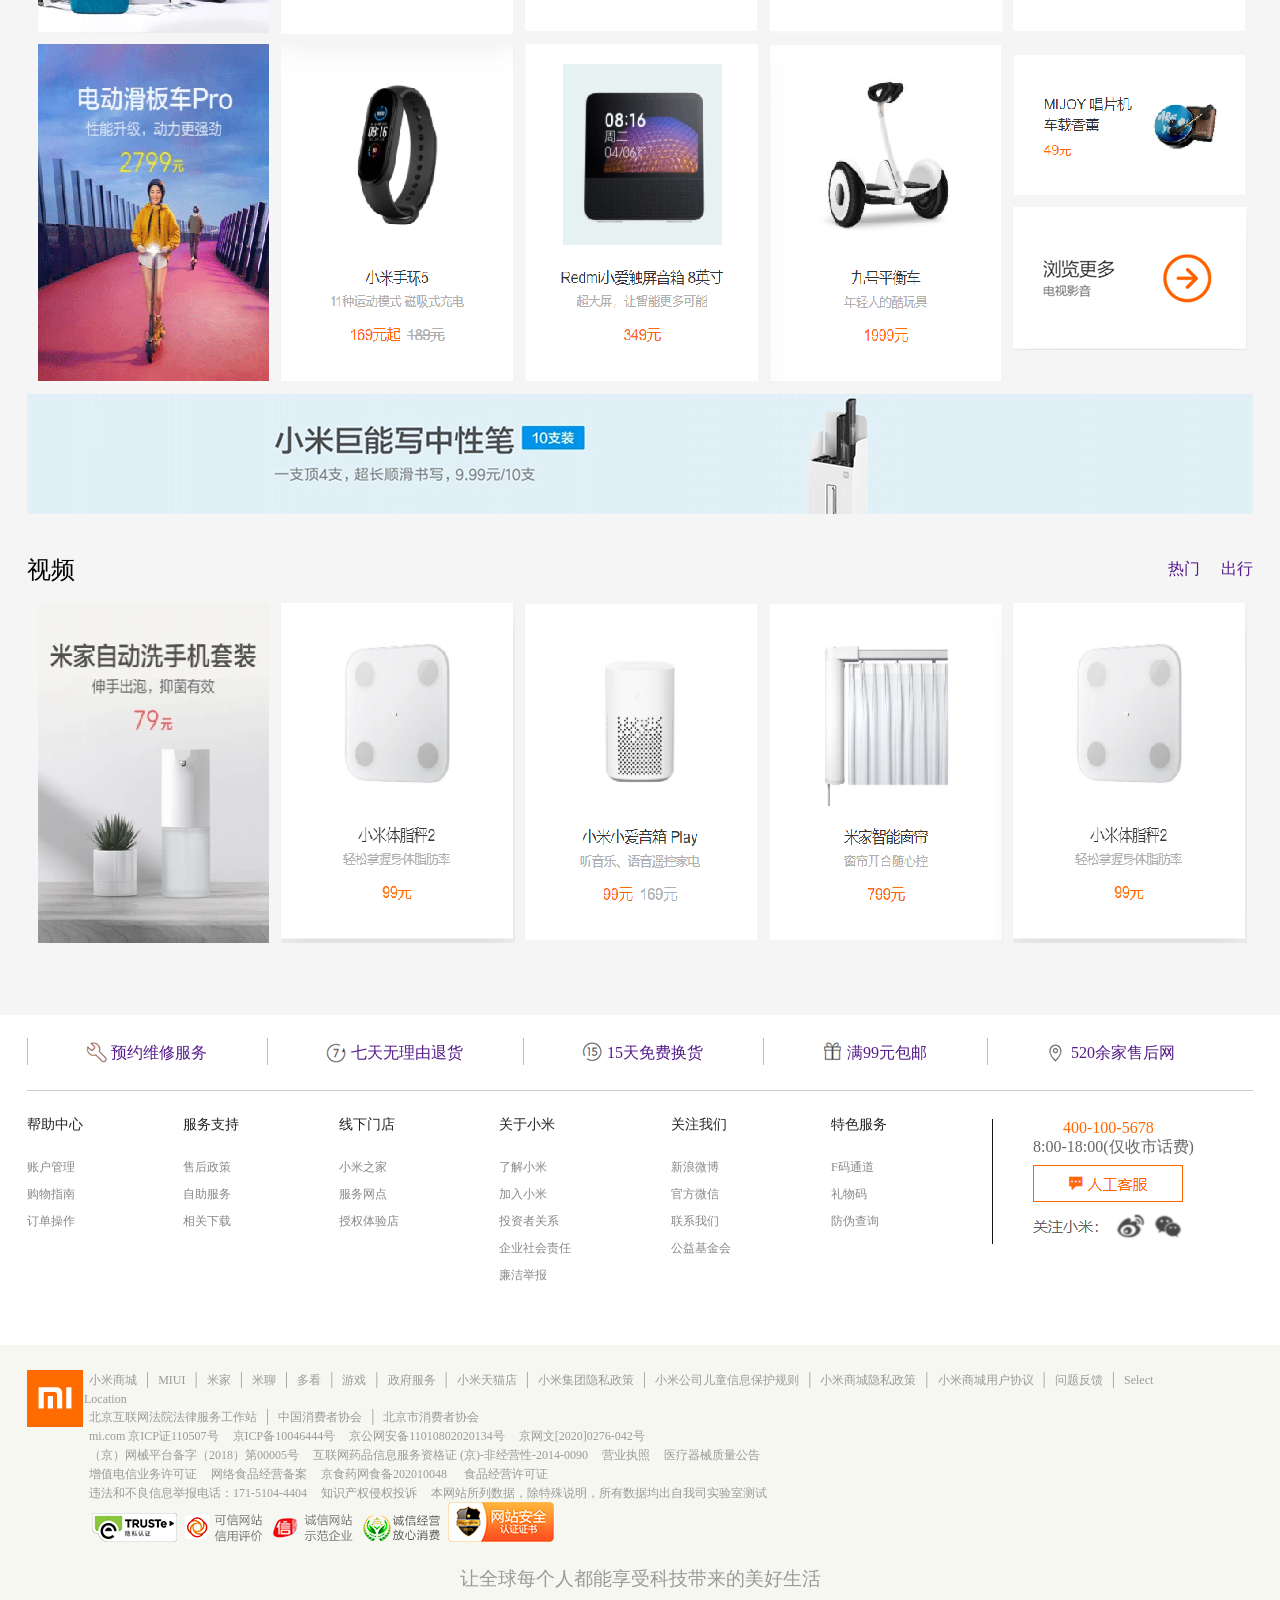
==== commit 581d2b9e: "'第四次'" ====
--- a/xiaom.html
+++ b/xiaom.html
@@ -60,7 +60,7 @@
             <div class="head7">
             <ul>
                 <li><a href="">小米手机</a></li>
-                <li><a href="">Redmi红米</a></li>
+                <li><a href="">Redmi</a></li>
                 <li><a href="">电视</a></li>
                 <li><a href="">笔记本</a></li>
                 <li><a href="">家电</a></li>
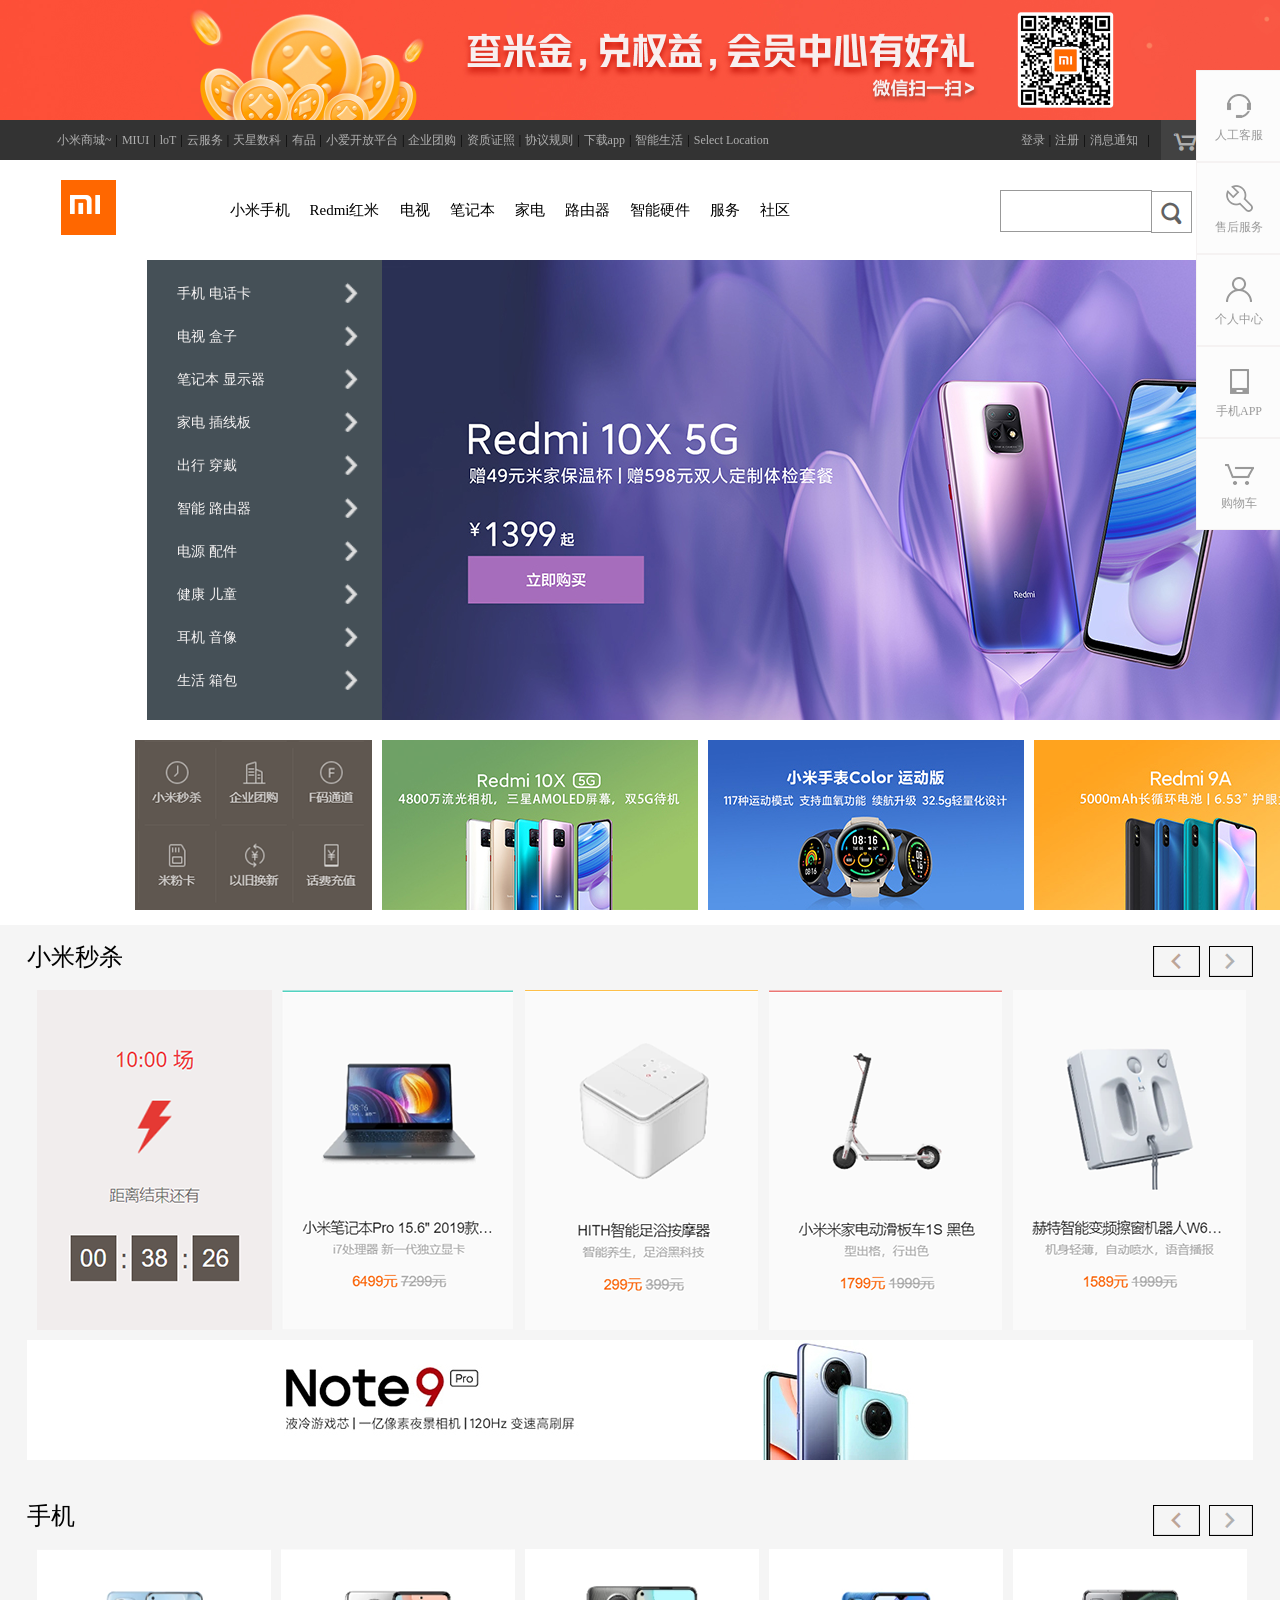
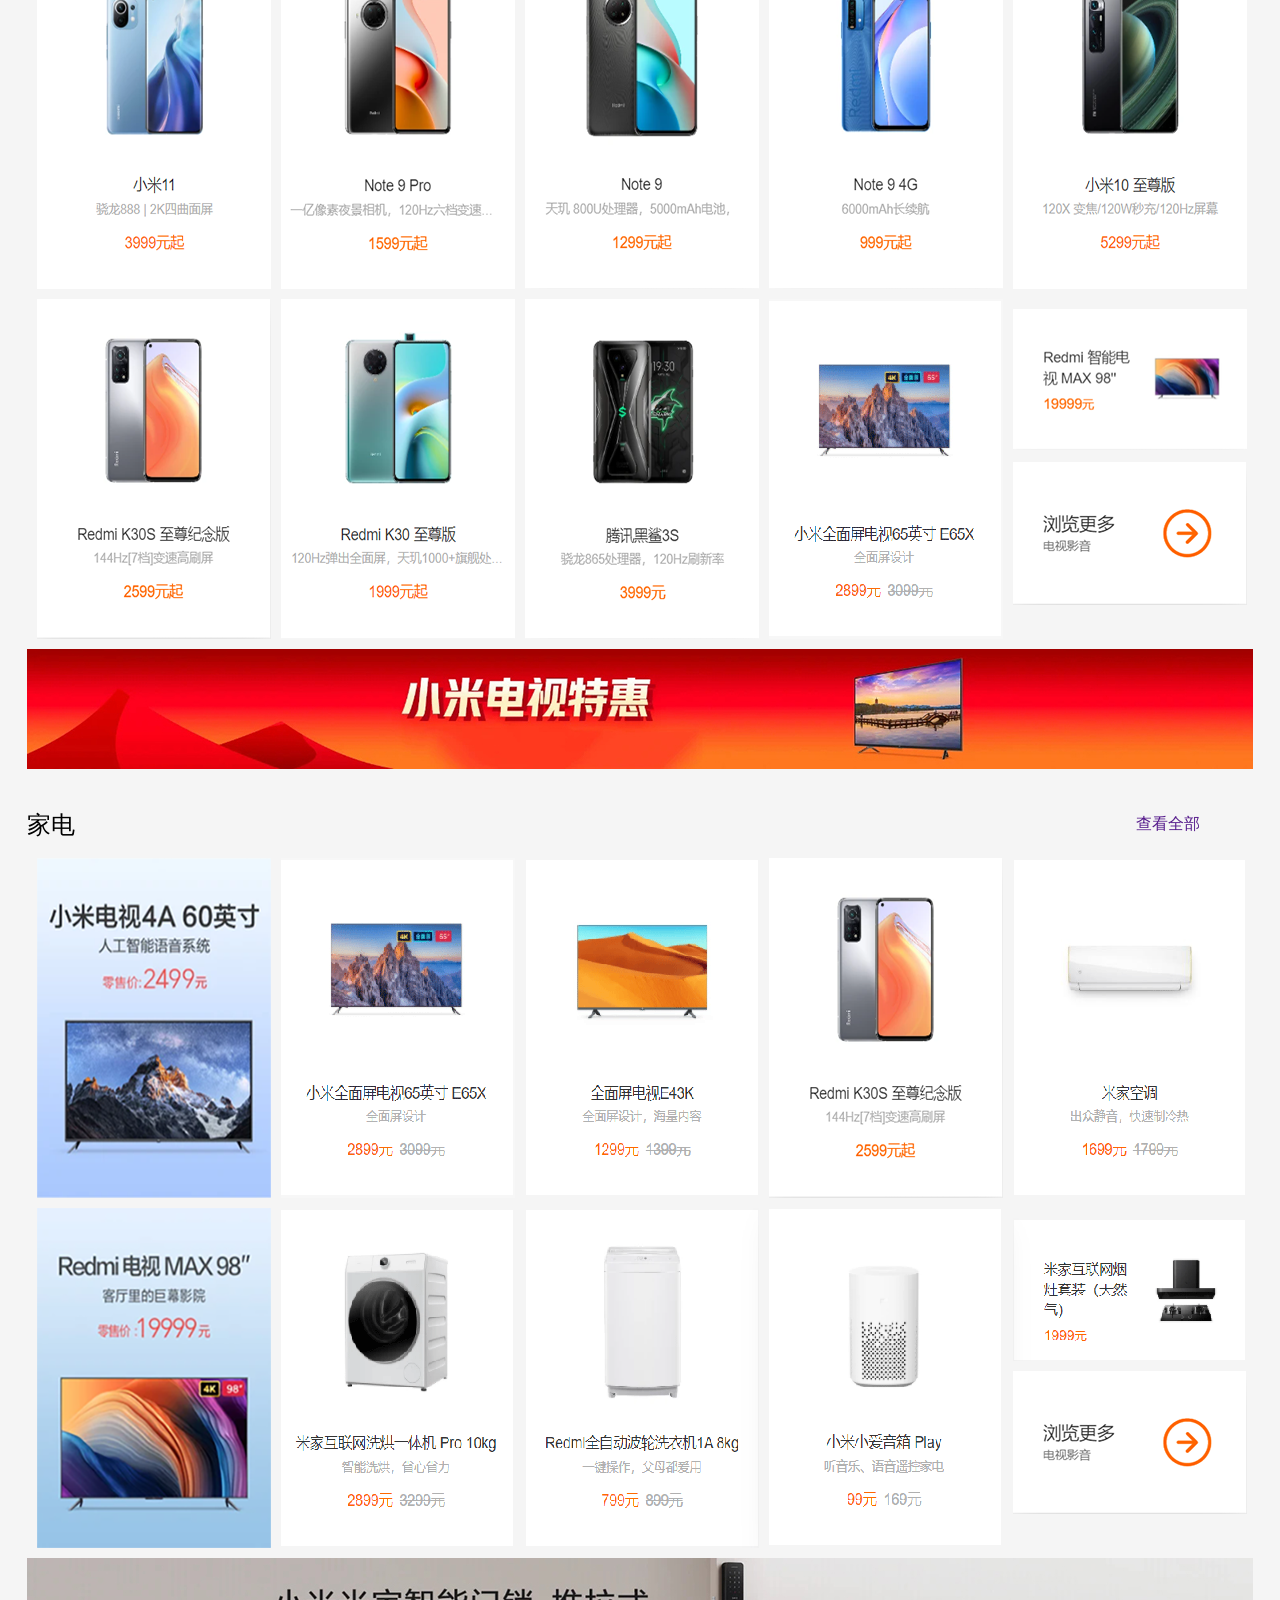
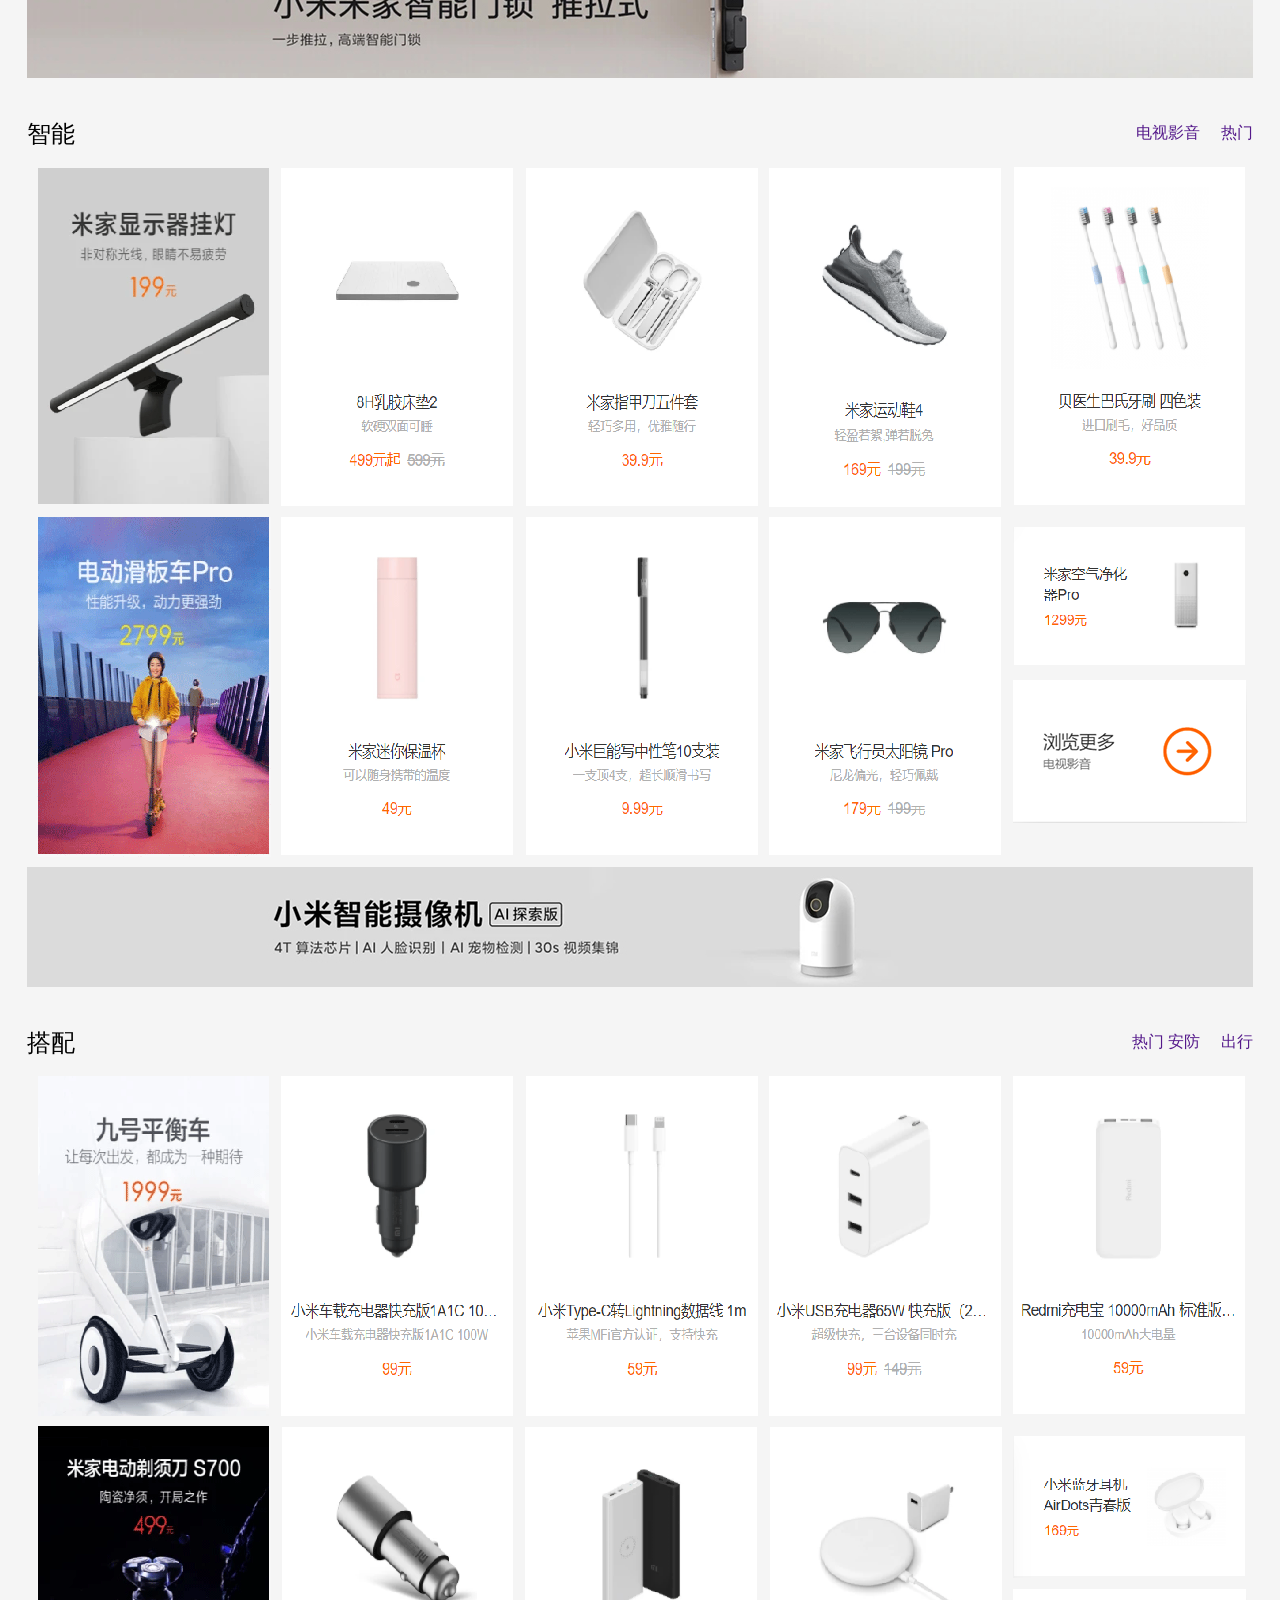
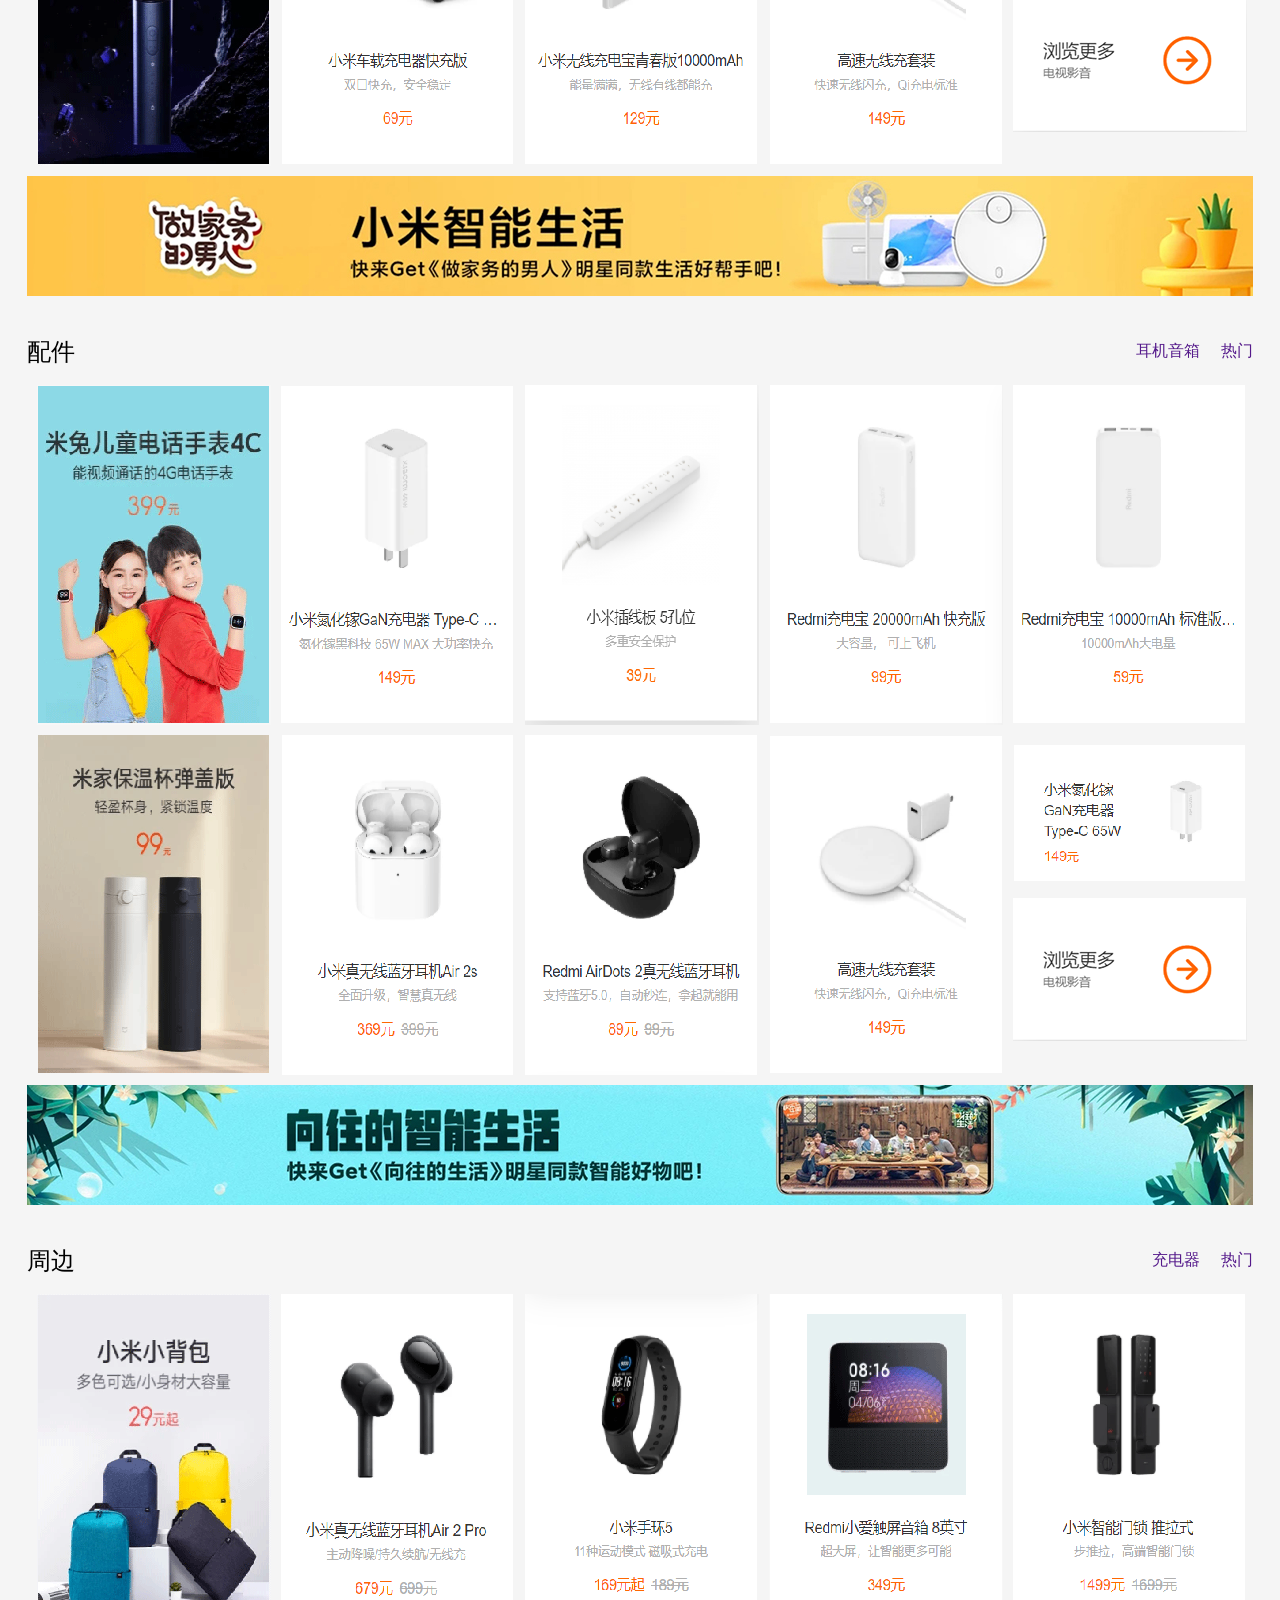
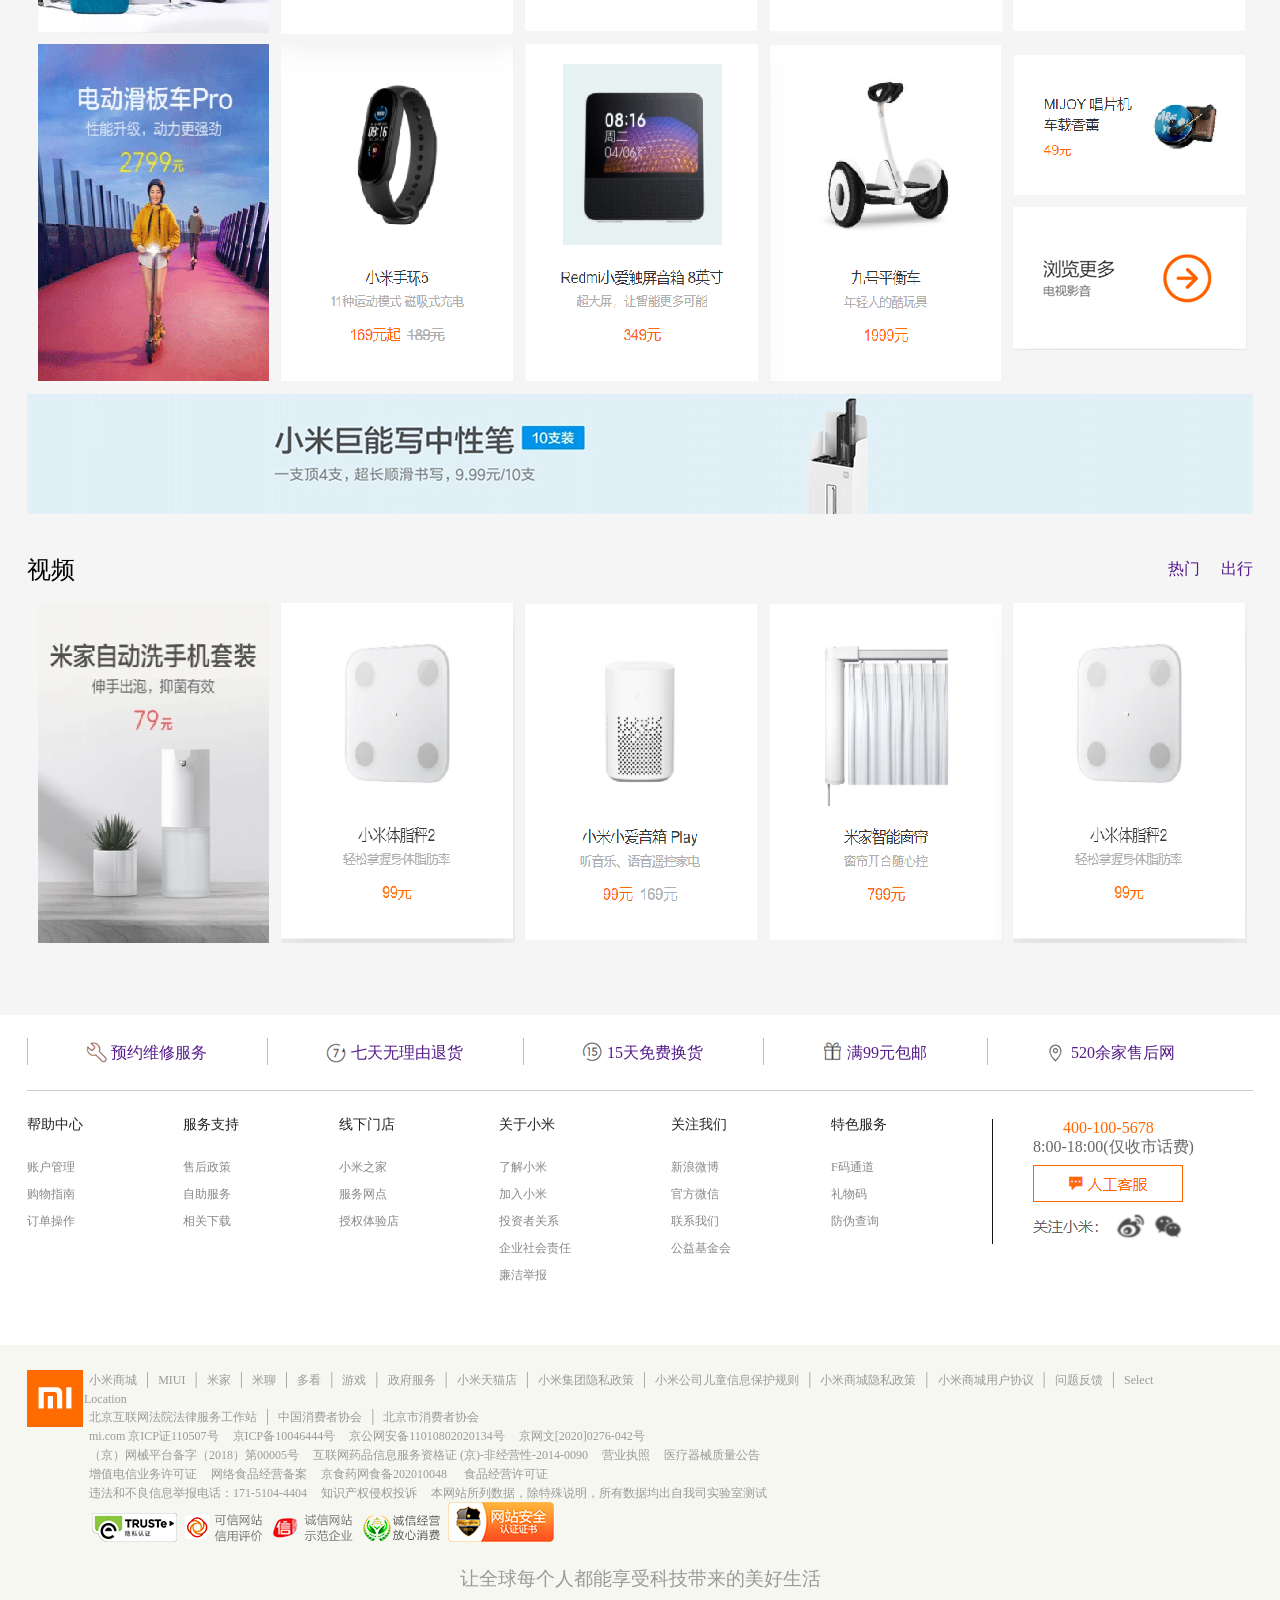
==== commit af57d486: "'第五次'" ====
--- a/xiaom.html
+++ b/xiaom.html
@@ -60,7 +60,7 @@
             <div class="head7">
             <ul>
                 <li><a href="">小米手机</a></li>
-                <li><a href="">Redmi</a></li>
+                <li><a href="">Redmi红米</a></li>
                 <li><a href="">电视</a></li>
                 <li><a href="">笔记本</a></li>
                 <li><a href="">家电</a></li>
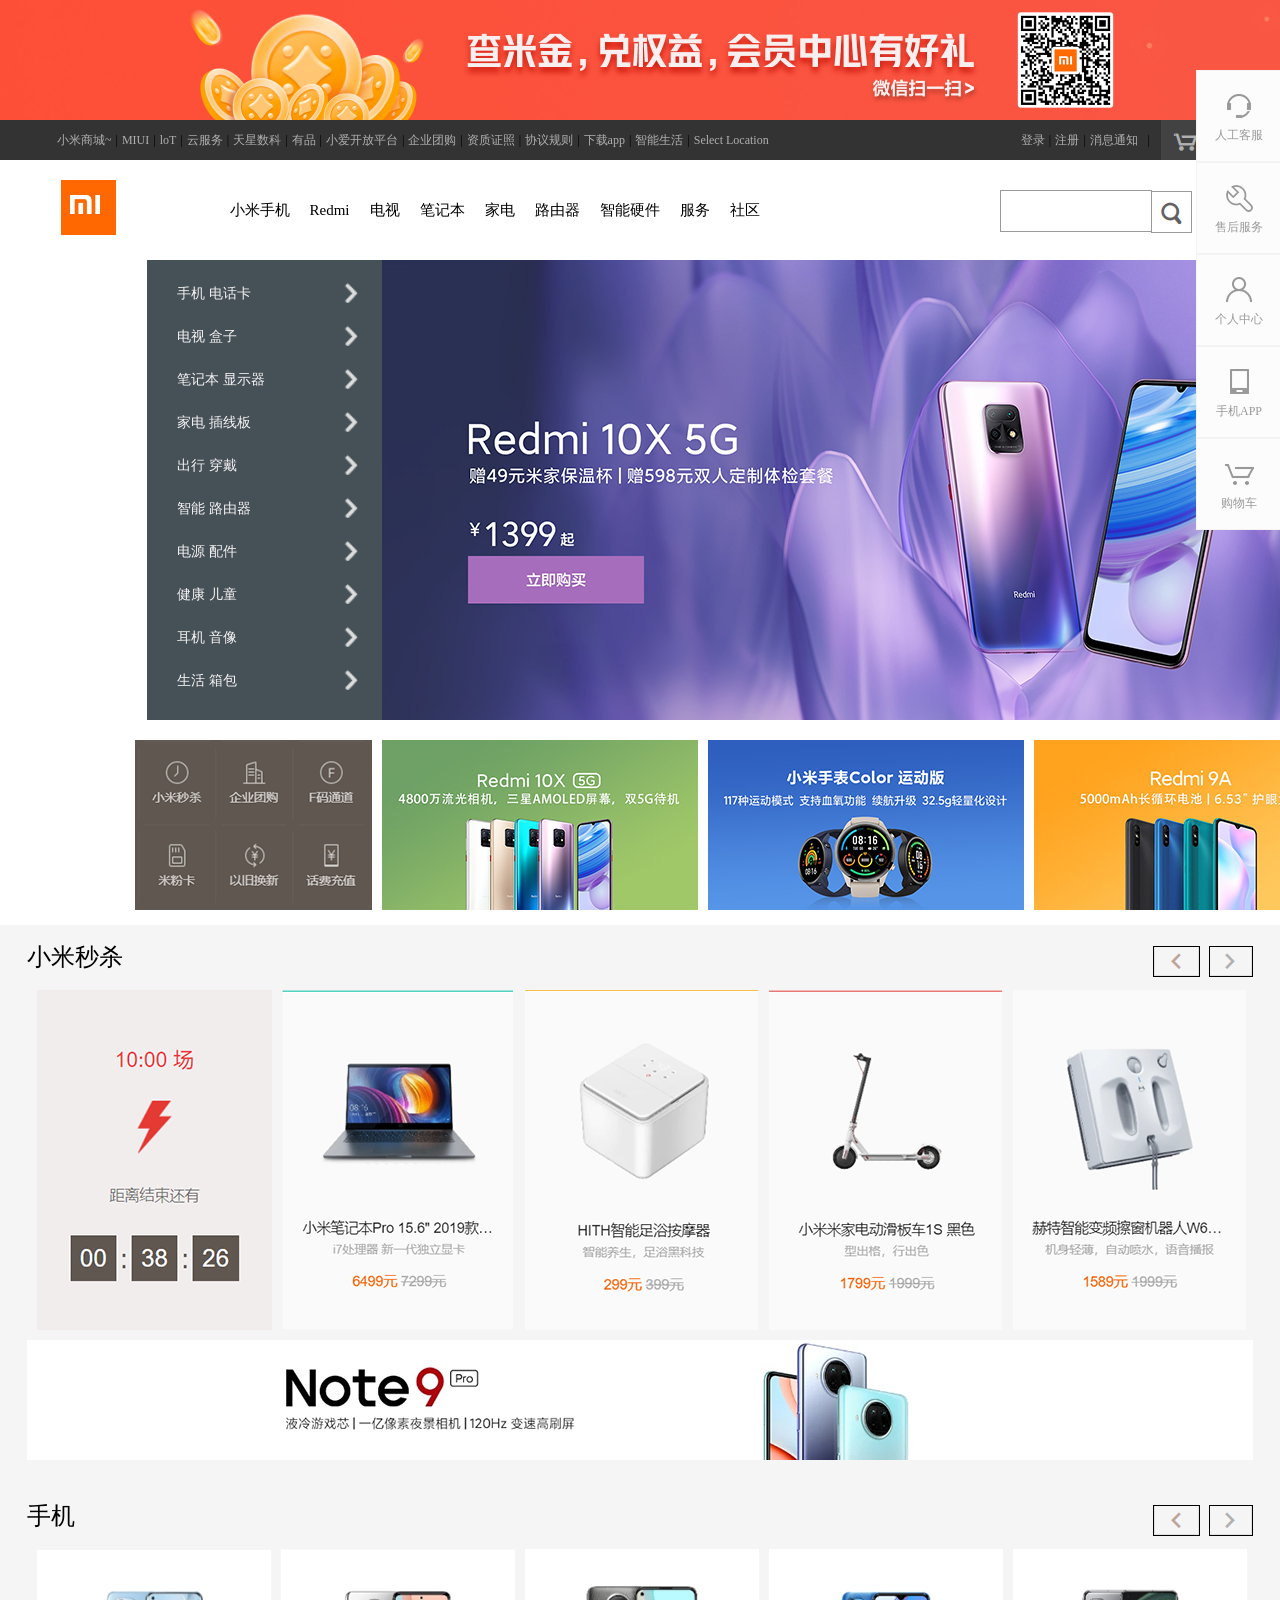
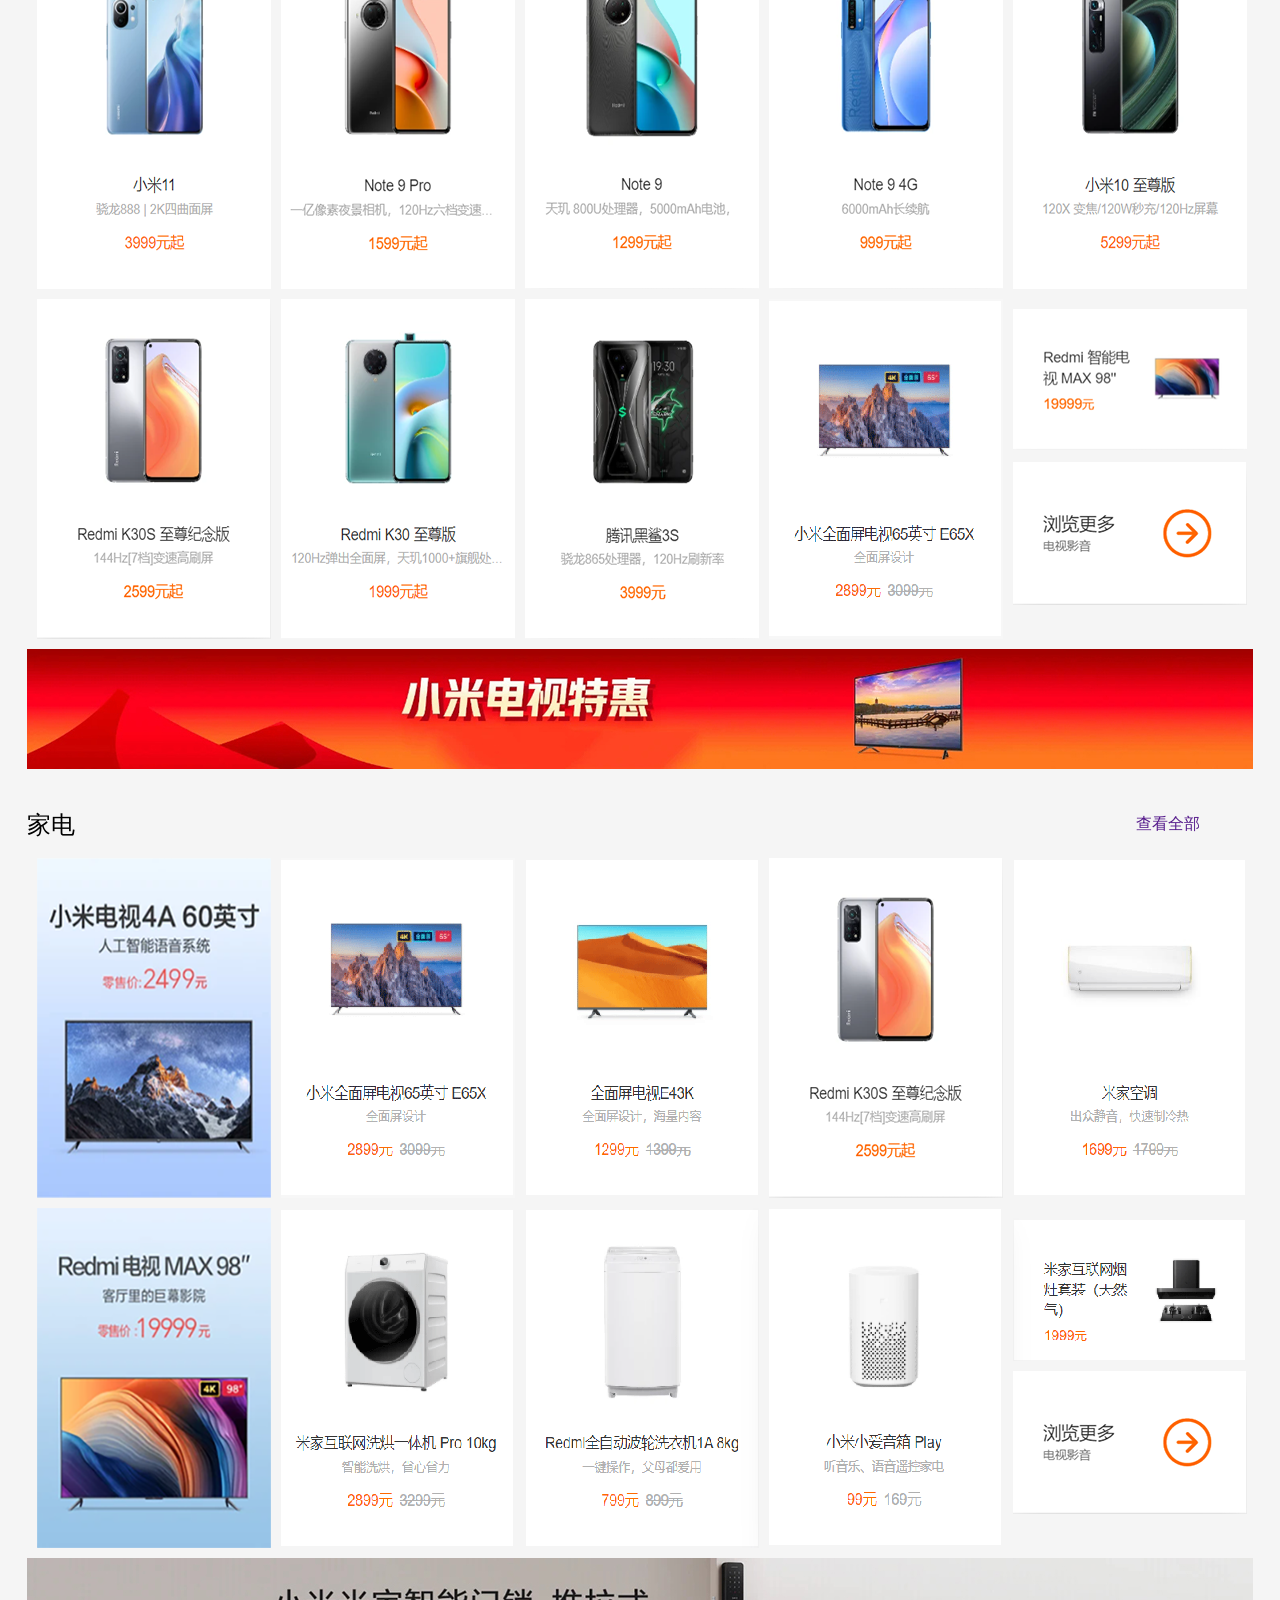
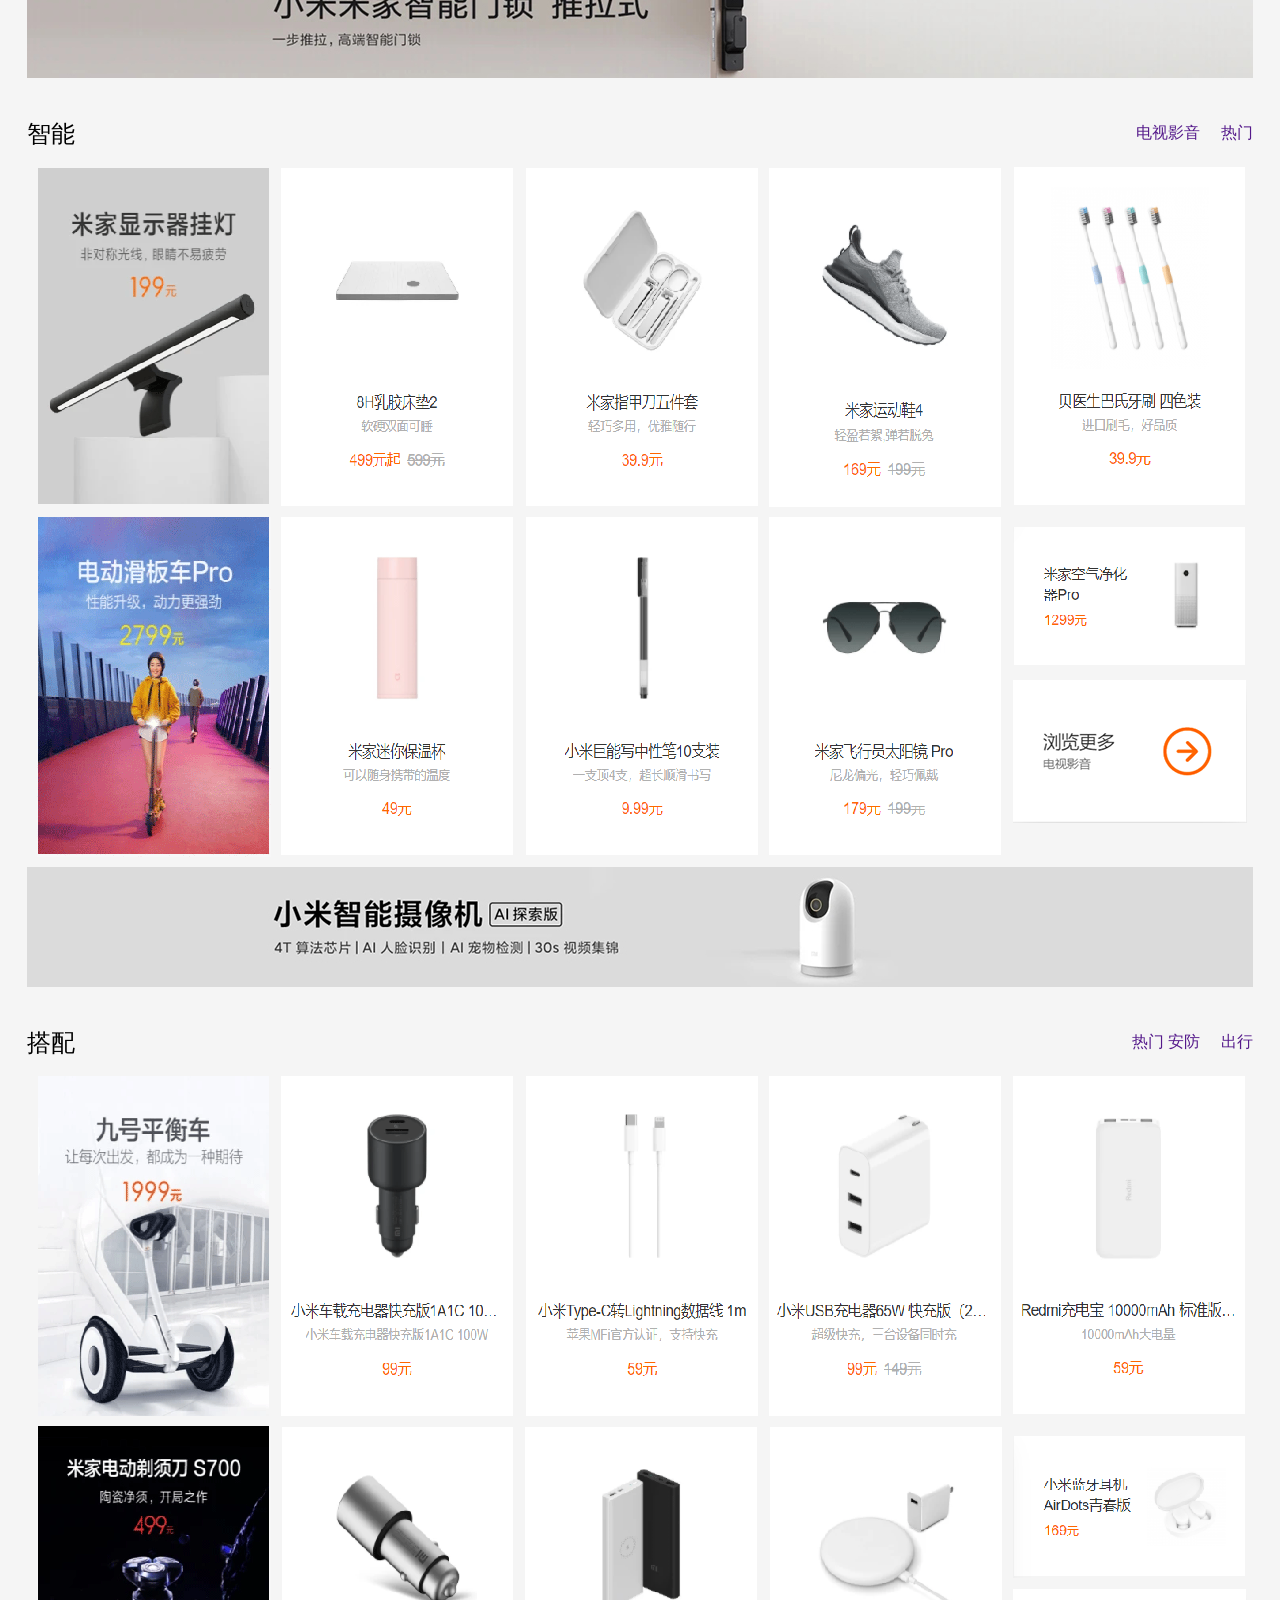
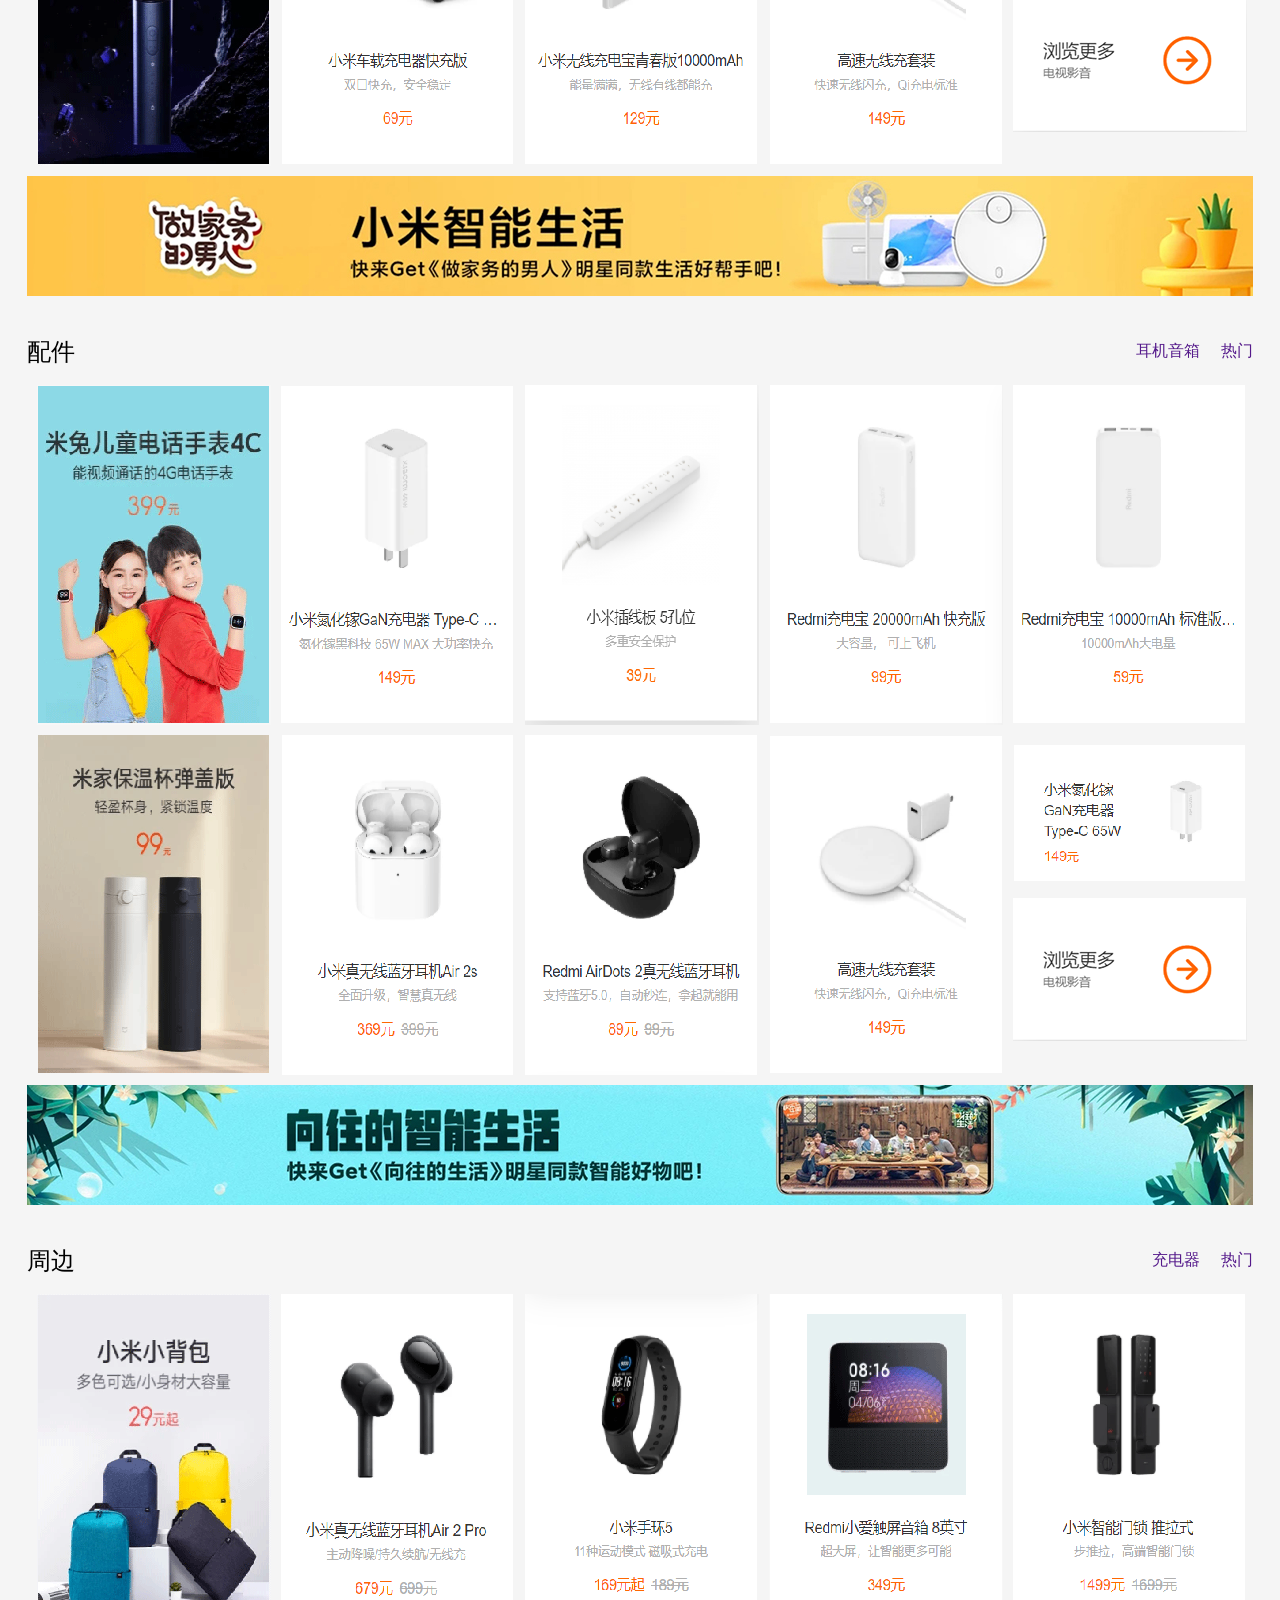
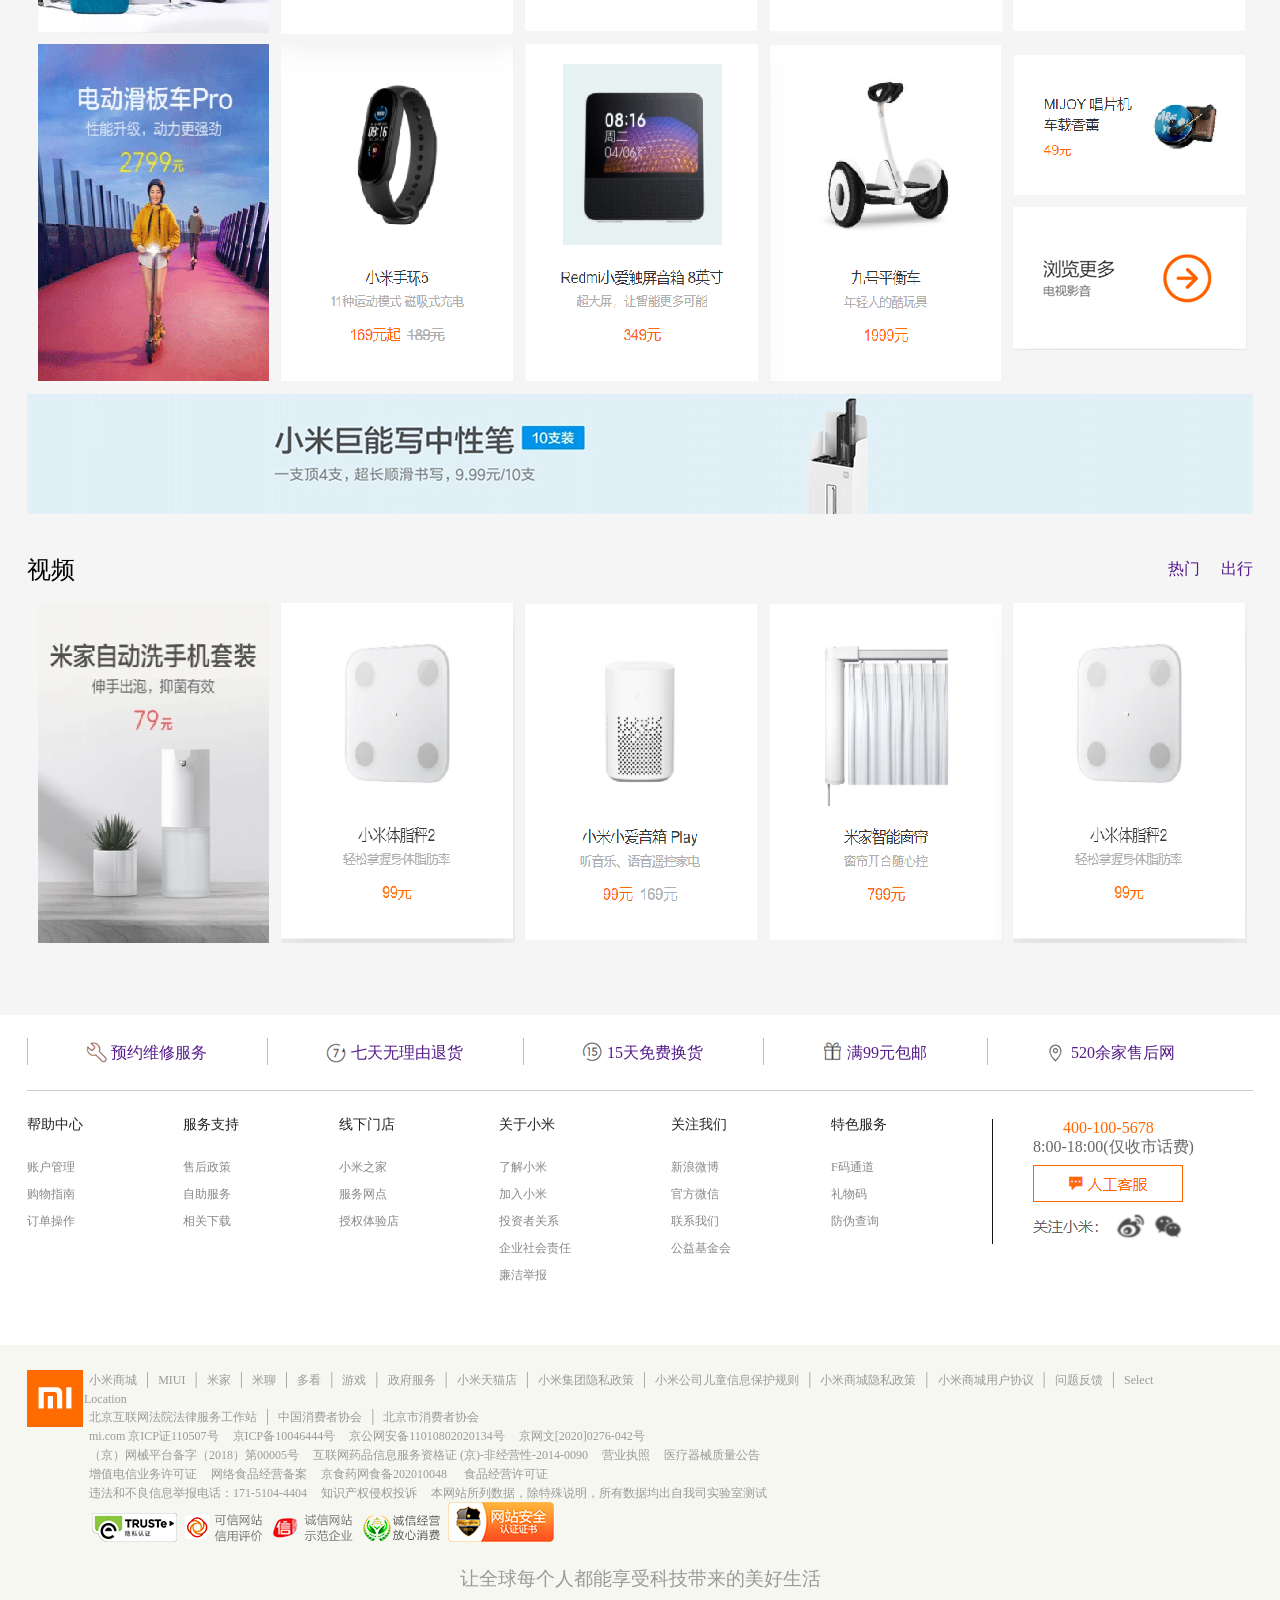
==== commit d972e4fc: "'666‘" ====
--- a/xiaom.html
+++ b/xiaom.html
@@ -60,7 +60,7 @@
             <div class="head7">
             <ul>
                 <li><a href="">小米手机</a></li>
-                <li><a href="">Redmi红米</a></li>
+                <li><a href="">Redmi</a></li>
                 <li><a href="">电视</a></li>
                 <li><a href="">笔记本</a></li>
                 <li><a href="">家电</a></li>
